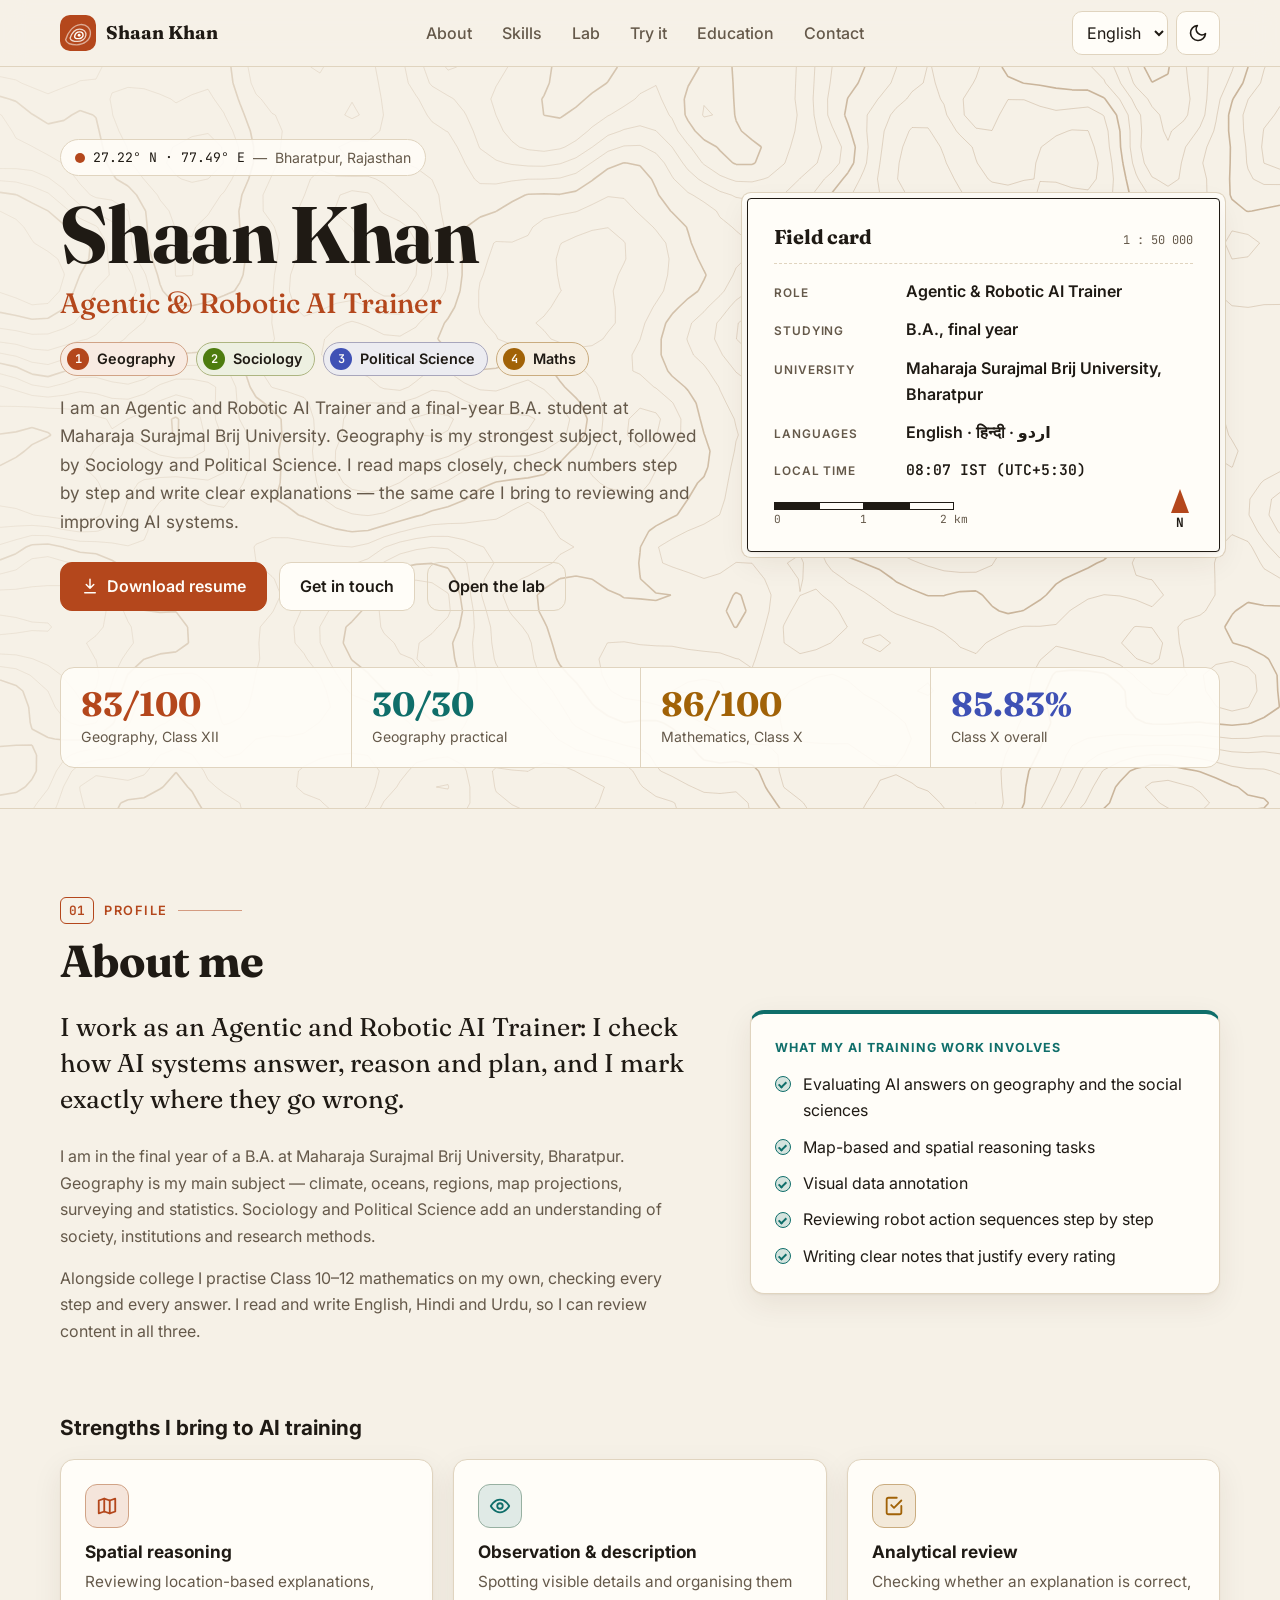
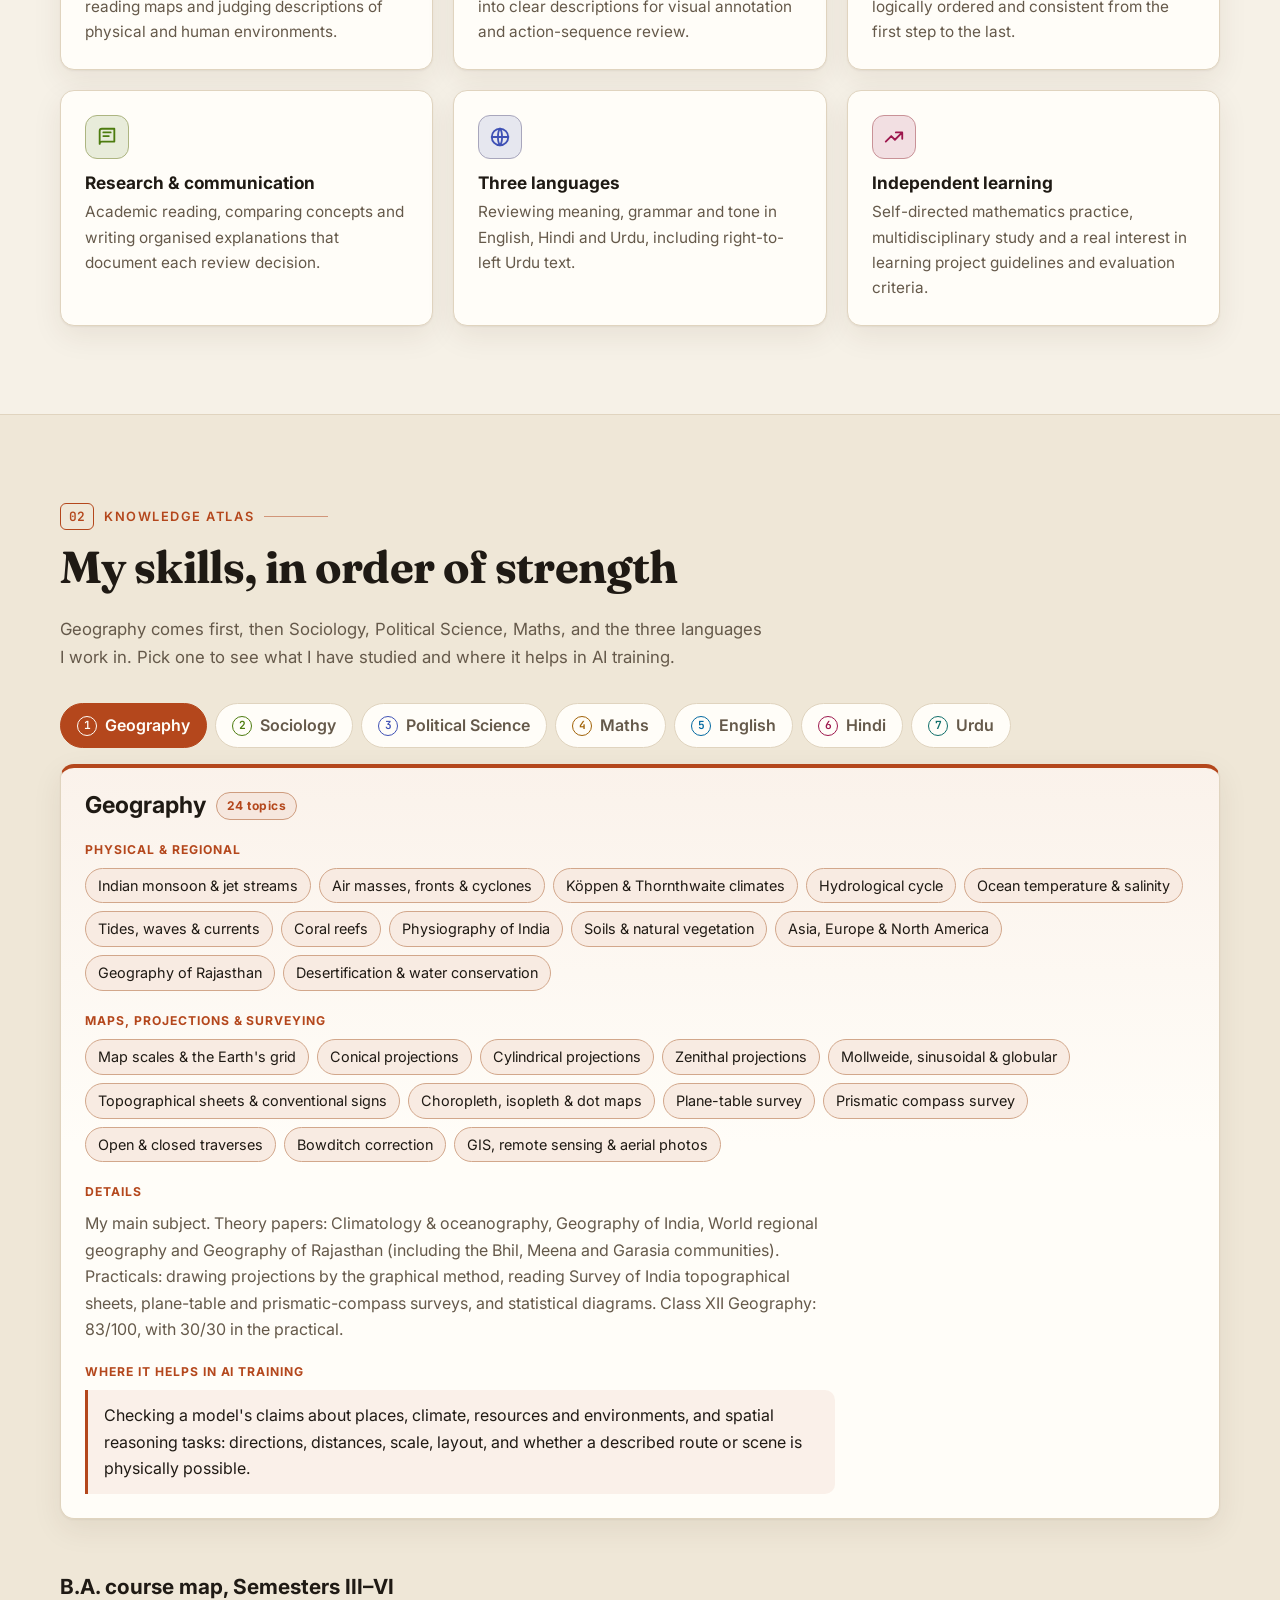
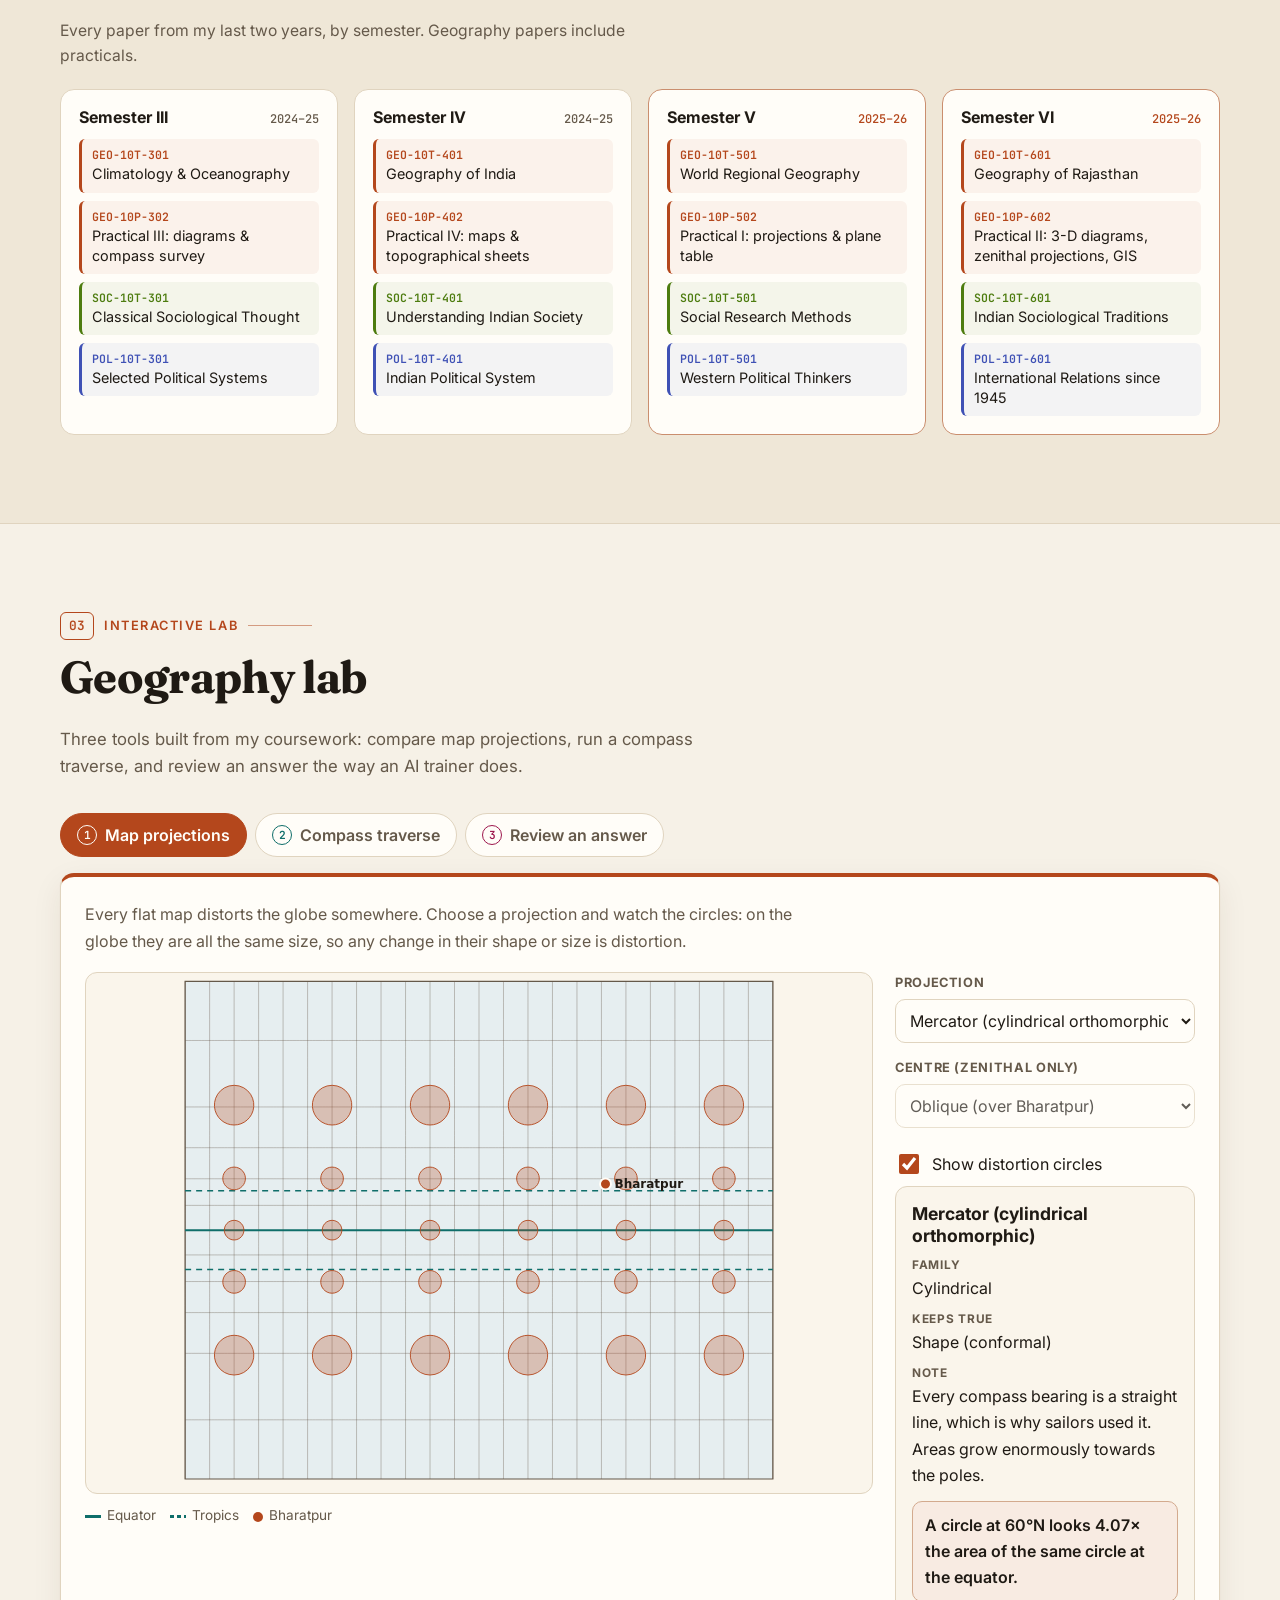
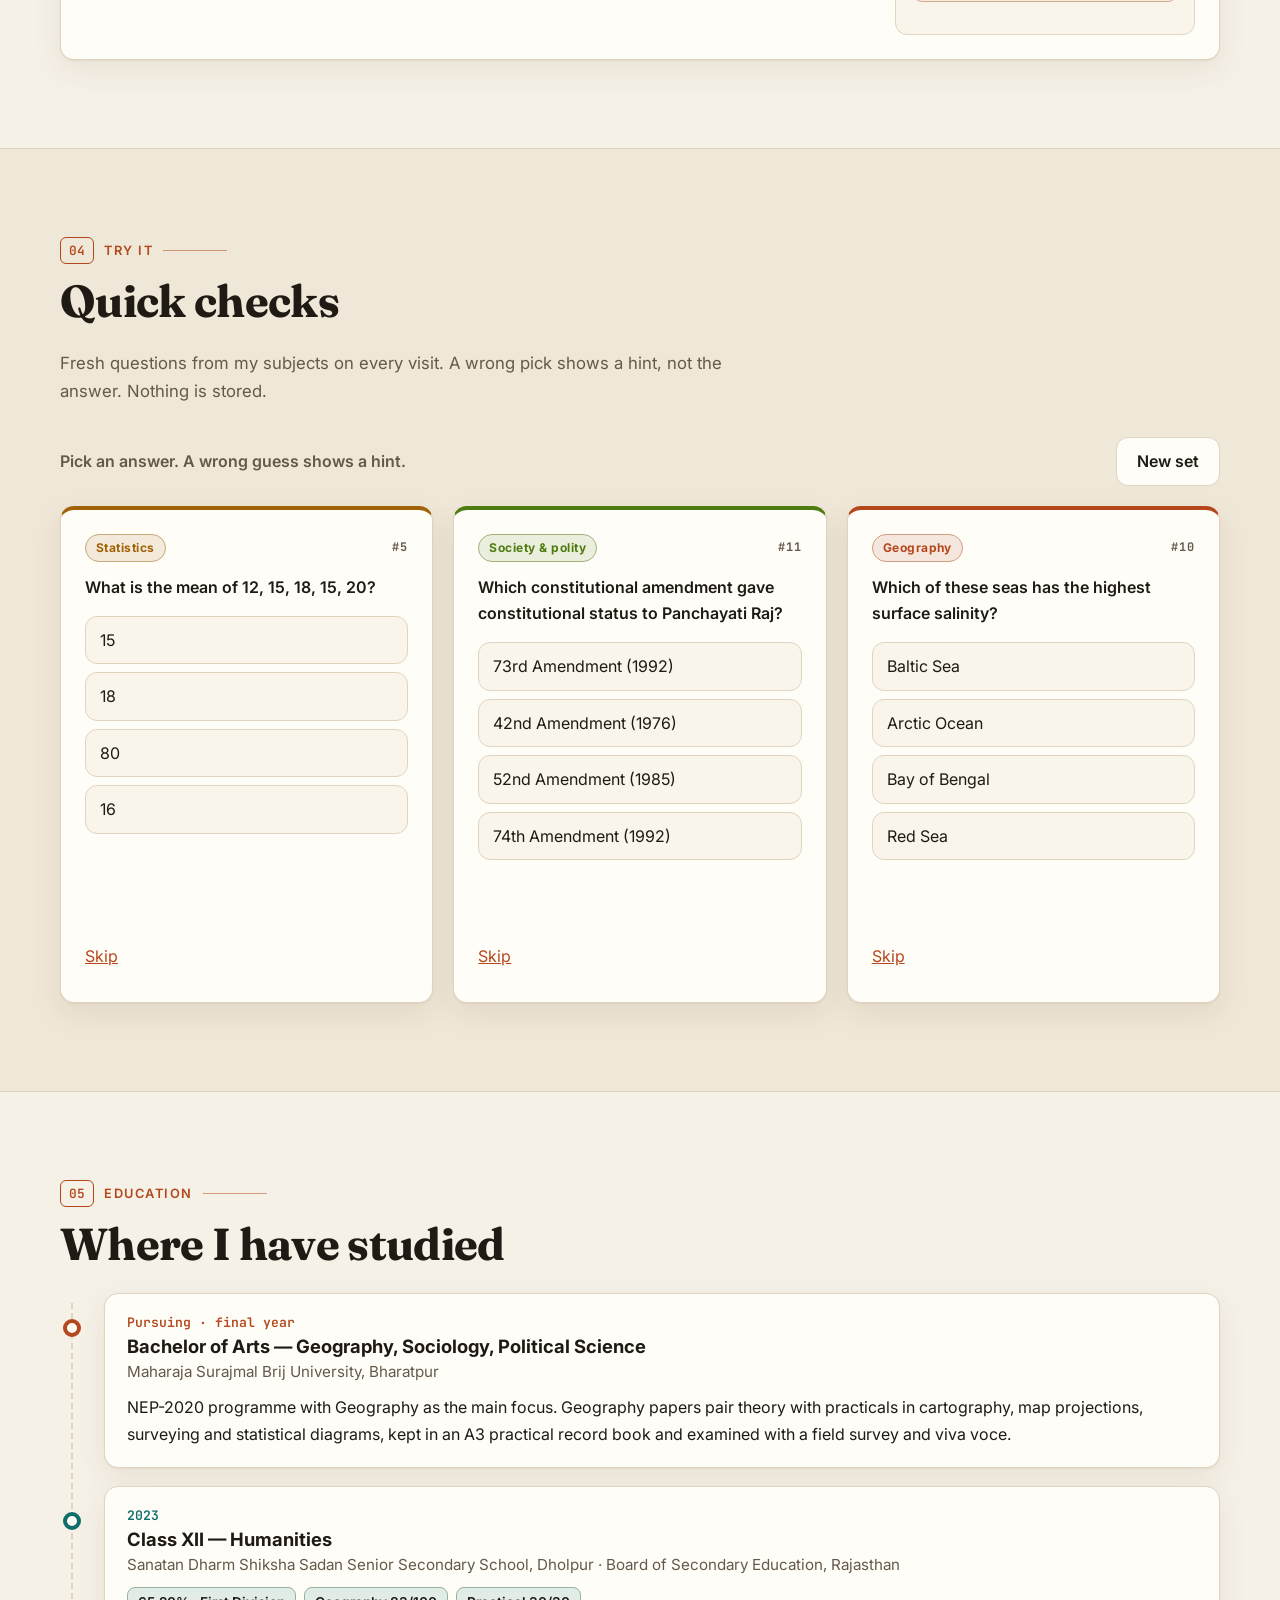
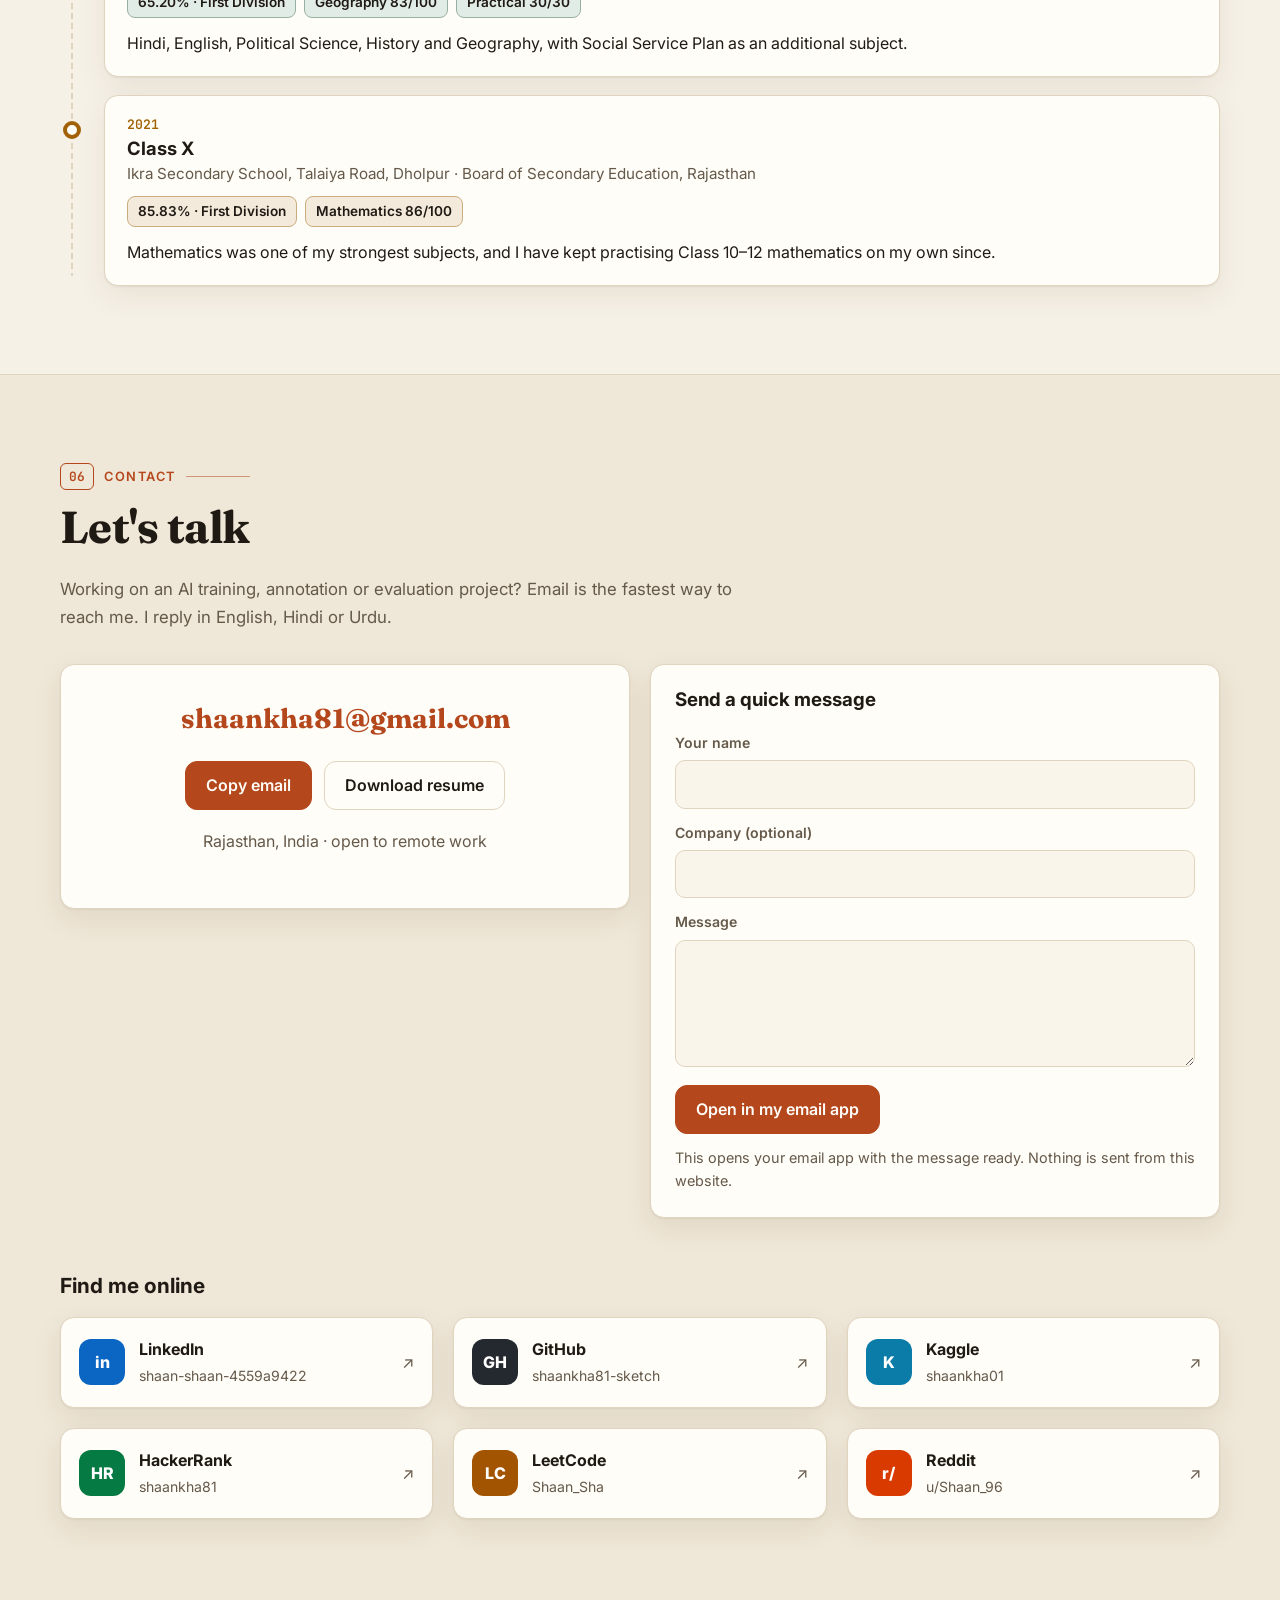
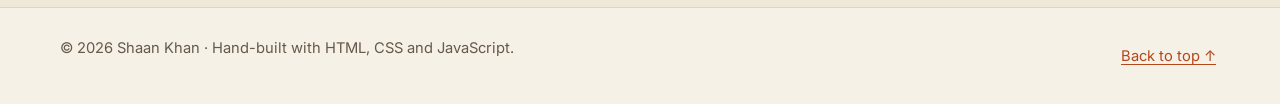
==== index.html @ 314a1eff "Remove mobile number from site, structured data and resume" ====
<!doctype html>
<html lang="en" dir="ltr">
<head>
  <meta charset="utf-8">
  <meta name="viewport" content="width=device-width, initial-scale=1">
  <title>Shaan Khan | Agentic &amp; Robotic AI Trainer</title>
  <meta name="description" content="Shaan Khan is an Agentic and Robotic AI Trainer and final-year B.A. student at Maharaja Surajmal Brij University, Bharatpur, with Geography, Sociology and Political Science. Works in English, Hindi and Urdu.">
  <meta name="author" content="Shaan Khan">
  <meta name="theme-color" content="#f6f1e7">
  <link rel="canonical" href="https://shaan.shaankha81.workers.dev/">
  <meta property="og:type" content="website">
  <meta property="og:site_name" content="Shaan Khan">
  <meta property="og:title" content="Shaan Khan | Agentic &amp; Robotic AI Trainer">
  <meta property="og:description" content="Agentic and Robotic AI Trainer with a Geography focus. Sociology, Political Science, Maths, and English, Hindi and Urdu.">
  <meta property="og:url" content="https://shaan.shaankha81.workers.dev/">
  <meta property="og:locale" content="en_IN">
  <meta property="og:image" content="https://shaan.shaankha81.workers.dev/assets/img/og-image.png">
  <meta property="og:image:width" content="1200">
  <meta property="og:image:height" content="630">
  <meta property="og:image:alt" content="Shaan Khan, Agentic and Robotic AI Trainer, on a topographic map background.">
  <meta name="twitter:card" content="summary_large_image">
  <meta name="twitter:title" content="Shaan Khan | Agentic &amp; Robotic AI Trainer">
  <meta name="twitter:description" content="Agentic and Robotic AI Trainer with a Geography focus. English, Hindi and Urdu.">
  <meta name="twitter:image" content="https://shaan.shaankha81.workers.dev/assets/img/og-image.png">
  <link rel="icon" href="assets/img/favicon.svg" type="image/svg+xml">
  <link rel="manifest" href="site.webmanifest">
  <link rel="preconnect" href="https://fonts.googleapis.com">
  <link rel="preconnect" href="https://fonts.gstatic.com" crossorigin>
  <link rel="stylesheet" href="https://fonts.googleapis.com/css2?family=Fraunces:opsz,wght@9..144,500;9..144,700&family=Inter:wght@400;500;600;700&family=JetBrains+Mono:wght@400;600&family=Noto+Nastaliq+Urdu:wght@400;700&family=Noto+Sans+Devanagari:wght@400;600;700&display=swap">
  <link rel="stylesheet" href="assets/css/style.css">
  <script type="application/ld+json">
  {
    "@context": "https://schema.org",
    "@type": "Person",
    "name": "Shaan Khan",
    "url": "https://shaan.shaankha81.workers.dev/",
    "jobTitle": "Agentic and Robotic AI Trainer",
    "email": "mailto:shaankha81@gmail.com",
    "address": { "@type": "PostalAddress", "addressRegion": "Rajasthan", "addressCountry": "IN" },
    "alumniOf": { "@type": "CollegeOrUniversity", "name": "Maharaja Surajmal Brij University, Bharatpur" },
    "knowsAbout": ["Geography", "Cartography", "Sociology", "Political Science", "Mathematics", "Statistics", "AI training data evaluation"],
    "knowsLanguage": ["en", "hi", "ur"],
    "sameAs": [
      "https://www.linkedin.com/in/shaan-shaan-4559a9422/",
      "https://github.com/shaankha81-sketch",
      "https://www.kaggle.com/shaankha01",
      "https://www.hackerrank.com/profile/shaankha81",
      "https://leetcode.com/u/Shaan_Sha/",
      "https://www.reddit.com/user/Shaan_96/"
    ]
  }
  </script>
  <script type="application/ld+json">
  { "@context": "https://schema.org", "@type": "WebSite", "name": "Shaan Khan", "alternateName": "Shaan Khan — AI Trainer", "url": "https://shaan.shaankha81.workers.dev/" }
  </script>
  <script src="assets/js/boot.js"></script>
</head>
<body>
  <a class="skip" href="#main" data-i18n="skip">Skip to content</a>

  <header class="site-header">
    <div class="wrap bar">
      <a class="brand" href="#top" aria-label="Shaan Khan, home">
        <img src="assets/img/favicon.svg" alt="" width="36" height="36">
        <span>Shaan Khan</span>
      </a>
      <nav id="nav" class="nav" aria-label="Primary">
        <a href="#about" data-i18n="nav.about">About</a>
        <a href="#skills" data-i18n="nav.skills">Skills</a>
        <a href="#lab" data-i18n="nav.lab">Lab</a>
        <a href="#try" data-i18n="nav.try">Try it</a>
        <a href="#education" data-i18n="nav.education">Education</a>
        <a href="#contact" data-i18n="nav.contact">Contact</a>
      </nav>
      <div class="controls">
        <label class="visually-hidden" for="lang">Language</label>
        <select id="lang" class="select" aria-label="Language">
          <option value="en">English</option>
          <option value="hi">हिन्दी</option>
          <option value="ur">اردو</option>
        </select>
        <button id="theme" class="icon-btn" type="button" aria-label="Switch between light and dark theme">
          <svg class="i-moon" viewBox="0 0 24 24" width="20" height="20" fill="none" stroke="currentColor" stroke-width="2" stroke-linecap="round" stroke-linejoin="round" aria-hidden="true"><path d="M21 12.8A9 9 0 1 1 11.2 3a7 7 0 0 0 9.8 9.8z"/></svg>
          <svg class="i-sun" viewBox="0 0 24 24" width="20" height="20" fill="none" stroke="currentColor" stroke-width="2" stroke-linecap="round" aria-hidden="true"><circle cx="12" cy="12" r="4.5"/><path d="M12 2v2.5M12 19.5V22M2 12h2.5M19.5 12H22M4.9 4.9l1.8 1.8M17.3 17.3l1.8 1.8M4.9 19.1l1.8-1.8M17.3 6.7l1.8-1.8"/></svg>
        </button>
        <button id="menu" class="icon-btn menu-btn" type="button" aria-label="Open menu" aria-expanded="false" aria-controls="nav">
          <svg viewBox="0 0 24 24" width="22" height="22" fill="none" stroke="currentColor" stroke-width="2" stroke-linecap="round" aria-hidden="true"><path d="M4 7h16M4 12h16M4 17h16"/></svg>
        </button>
      </div>
    </div>
  </header>

  <main id="main">
    <!-- HERO -->
    <section id="top" class="hero">
      <canvas id="contours" class="contours" aria-hidden="true"></canvas>
      <div class="wrap hero-grid">
        <div class="hero-copy">
          <p class="coords"><span class="pin" aria-hidden="true"></span><span class="mono">27.22° N · 77.49° E</span><span class="sep" aria-hidden="true">—</span><span data-i18n="hero.place">Bharatpur, Rajasthan</span></p>
          <h1>Shaan Khan</h1>
          <p class="role" data-i18n="hero.role">Agentic &amp; Robotic AI Trainer</p>
          <ul class="priority" aria-label="Main subjects">
            <li data-k="1" data-i18n="sub.geo">Geography</li>
            <li data-k="5" data-i18n="sub.soc">Sociology</li>
            <li data-k="4" data-i18n="sub.pol">Political Science</li>
            <li data-k="3" data-i18n="sub.math">Maths</li>
          </ul>
          <p class="lede" data-i18n="hero.summary">I am an Agentic and Robotic AI Trainer and a final-year B.A. student at Maharaja Surajmal Brij University. Geography is my strongest subject, followed by Sociology and Political Science. I read maps closely, check numbers step by step and write clear explanations — the same care I bring to reviewing and improving AI systems.</p>
          <div class="cta">
            <a class="btn primary" href="assets/Shaan_Khan_Resume.pdf" download>
              <svg viewBox="0 0 24 24" width="18" height="18" fill="none" stroke="currentColor" stroke-width="2" stroke-linecap="round" stroke-linejoin="round" aria-hidden="true"><path d="M12 3v12M7 10l5 5 5-5M5 21h14"/></svg>
              <span data-i18n="hero.resume">Download resume</span>
            </a>
            <a class="btn" href="#contact" data-i18n="hero.contact">Get in touch</a>
            <a class="btn ghost" href="#lab" data-i18n="hero.lab">Open the lab</a>
          </div>
        </div>

        <aside class="field-card" aria-labelledby="fc-title">
          <div class="fc-head">
            <span class="mono fc-sheet">1 : 50 000</span>
            <h2 id="fc-title" data-i18n="card.title">Field card</h2>
          </div>
          <dl class="fc-facts">
            <div><dt data-i18n="card.role">Role</dt><dd data-i18n="card.roleV">Agentic &amp; Robotic AI Trainer</dd></div>
            <div><dt data-i18n="card.study">Studying</dt><dd data-i18n="card.studyV">B.A., final year</dd></div>
            <div><dt data-i18n="card.uni">University</dt><dd data-i18n="card.uniV">Maharaja Surajmal Brij University, Bharatpur</dd></div>
            <div><dt data-i18n="card.lang">Languages</dt><dd>English · हिन्दी · اردو</dd></div>
            <div><dt data-i18n="card.time">Local time</dt><dd id="clock" class="mono">IST (UTC+5:30)</dd></div>
          </dl>
          <div class="scalebar" aria-hidden="true">
            <span></span><span></span><span></span><span></span>
            <small class="mono">0</small><small class="mono">1</small><small class="mono">2 km</small>
          </div>
          <span class="north" aria-hidden="true">N</span>
        </aside>
      </div>

      <div class="wrap">
        <ul class="stats" aria-label="Scores">
          <li data-k="1"><b data-count="83" data-suffix="/100">83/100</b><span data-i18n="stat.geo">Geography, Class XII</span></li>
          <li data-k="2"><b data-count="30" data-suffix="/30">30/30</b><span data-i18n="stat.prac">Geography practical</span></li>
          <li data-k="3"><b data-count="86" data-suffix="/100">86/100</b><span data-i18n="stat.maths">Mathematics, Class X</span></li>
          <li data-k="4"><b data-count="85.83" data-dec="2" data-suffix="%">85.83%</b><span data-i18n="stat.x">Class X overall</span></li>
        </ul>
      </div>
    </section>

    <!-- ABOUT -->
    <section id="about" class="section">
      <div class="wrap">
        <p class="kicker"><span class="mono">01</span><span data-i18n="about.kicker">Profile</span></p>
        <h2 data-i18n="about.title">About me</h2>
        <div class="about-grid">
          <div class="about-text">
            <p class="big" data-i18n="about.lead">I work as an Agentic and Robotic AI Trainer: I check how AI systems answer, reason and plan, and I mark exactly where they go wrong.</p>
            <p data-i18n="about.p1">I am in the final year of a B.A. at Maharaja Surajmal Brij University, Bharatpur. Geography is my main subject — climate, oceans, regions, map projections, surveying and statistics. Sociology and Political Science add an understanding of society, institutions and research methods.</p>
            <p data-i18n="about.p2">Alongside college I practise Class 10–12 mathematics on my own, checking every step and every answer. I read and write English, Hindi and Urdu, so I can review content in all three.</p>
          </div>
          <article class="card work" data-k="2">
            <p class="tag" data-i18n="work.tag">What my AI training work involves</p>
            <ul class="ticks">
              <li data-i18n="work.w1">Evaluating AI answers on geography and the social sciences</li>
              <li data-i18n="work.w2">Map-based and spatial reasoning tasks</li>
              <li data-i18n="work.w3">Visual data annotation</li>
              <li data-i18n="work.w4">Reviewing robot action sequences step by step</li>
              <li data-i18n="work.w5">Writing clear notes that justify every rating</li>
            </ul>
          </article>
        </div>

        <h3 class="sub" data-i18n="about.strTitle">Strengths I bring to AI training</h3>
        <div class="grid three">
          <article class="card pillar reveal" data-k="1">
            <span class="p-icon" aria-hidden="true"><svg viewBox="0 0 24 24" width="22" height="22" fill="none" stroke="currentColor" stroke-width="2" stroke-linecap="round" stroke-linejoin="round"><path d="M9 4L3 6v14l6-2 6 2 6-2V4l-6 2-6-2z"/><path d="M9 4v14M15 6v14"/></svg></span>
            <h4 data-i18n="s1.t">Spatial reasoning</h4>
            <p data-i18n="s1.d">Reviewing location-based explanations, reading maps and judging descriptions of physical and human environments.</p>
          </article>
          <article class="card pillar reveal" data-k="2">
            <span class="p-icon" aria-hidden="true"><svg viewBox="0 0 24 24" width="22" height="22" fill="none" stroke="currentColor" stroke-width="2" stroke-linecap="round" stroke-linejoin="round"><path d="M2 12s3.5-7 10-7 10 7 10 7-3.5 7-10 7S2 12 2 12z"/><circle cx="12" cy="12" r="3"/></svg></span>
            <h4 data-i18n="s2.t">Observation &amp; description</h4>
            <p data-i18n="s2.d">Spotting visible details and organising them into clear descriptions for visual annotation and action-sequence review.</p>
          </article>
          <article class="card pillar reveal" data-k="3">
            <span class="p-icon" aria-hidden="true"><svg viewBox="0 0 24 24" width="22" height="22" fill="none" stroke="currentColor" stroke-width="2" stroke-linecap="round" stroke-linejoin="round"><path d="M9 11l3 3 8-8"/><path d="M20 12v7a2 2 0 0 1-2 2H6a2 2 0 0 1-2-2V5a2 2 0 0 1 2-2h9"/></svg></span>
            <h4 data-i18n="s3.t">Analytical review</h4>
            <p data-i18n="s3.d">Checking whether an explanation is correct, logically ordered and consistent from the first step to the last.</p>
          </article>
          <article class="card pillar reveal" data-k="5">
            <span class="p-icon" aria-hidden="true"><svg viewBox="0 0 24 24" width="22" height="22" fill="none" stroke="currentColor" stroke-width="2" stroke-linecap="round" stroke-linejoin="round"><path d="M4 19.5A2.5 2.5 0 0 1 6.5 17H20V3H6.5A2.5 2.5 0 0 0 4 5.5z"/><path d="M8 7h8M8 11h6"/></svg></span>
            <h4 data-i18n="s4.t">Research &amp; communication</h4>
            <p data-i18n="s4.d">Academic reading, comparing concepts and writing organised explanations that document each review decision.</p>
          </article>
          <article class="card pillar reveal" data-k="4">
            <span class="p-icon" aria-hidden="true"><svg viewBox="0 0 24 24" width="22" height="22" fill="none" stroke="currentColor" stroke-width="2" stroke-linecap="round" stroke-linejoin="round"><circle cx="12" cy="12" r="9"/><path d="M3 12h18M12 3c3 3.5 3 14.5 0 18M12 3c-3 3.5-3 14.5 0 18"/></svg></span>
            <h4 data-i18n="s5.t">Three languages</h4>
            <p data-i18n="s5.d">Reviewing meaning, grammar and tone in English, Hindi and Urdu, including right-to-left Urdu text.</p>
          </article>
          <article class="card pillar reveal" data-k="6">
            <span class="p-icon" aria-hidden="true"><svg viewBox="0 0 24 24" width="22" height="22" fill="none" stroke="currentColor" stroke-width="2" stroke-linecap="round" stroke-linejoin="round"><path d="M3 17l6-6 4 4 8-8M14 7h7v7"/></svg></span>
            <h4 data-i18n="s6.t">Independent learning</h4>
            <p data-i18n="s6.d">Self-directed mathematics practice, multidisciplinary study and a real interest in learning project guidelines and evaluation criteria.</p>
          </article>
        </div>
      </div>
    </section>

    <!-- SKILLS / ATLAS -->
    <section id="skills" class="section alt">
      <div class="wrap">
        <p class="kicker"><span class="mono">02</span><span data-i18n="skills.kicker">Knowledge atlas</span></p>
        <h2 data-i18n="skills.title">My skills, in order of strength</h2>
        <p class="section-lead" data-i18n="skills.lead">Geography comes first, then Sociology, Political Science, Maths, and the three languages I work in. Pick one to see what I have studied and where it helps in AI training.</p>
        <div class="tabs" role="tablist" aria-label="Skills" id="atlas-tabs"></div>
        <div id="atlas-panel" class="card panel" role="tabpanel" tabindex="0"></div>

        <h3 class="sub" data-i18n="skills.mapTitle">B.A. course map, Semesters III–VI</h3>
        <p class="section-lead small" data-i18n="skills.mapLead">Every paper from my last two years, by semester. Geography papers include practicals.</p>
        <div class="course-map" id="course-map"></div>
      </div>
    </section>

    <!-- LAB -->
    <section id="lab" class="section">
      <div class="wrap">
        <p class="kicker"><span class="mono">03</span><span data-i18n="lab.kicker">Interactive lab</span></p>
        <h2 data-i18n="lab.title">Geography lab</h2>
        <p class="section-lead" data-i18n="lab.lead">Three tools built from my coursework: compare map projections, run a compass traverse, and review an answer the way an AI trainer does.</p>
        <div class="tabs" role="tablist" aria-label="Lab tools" id="lab-tabs"></div>
        <div id="lab-panels"></div>
      </div>
    </section>

    <!-- TRY IT -->
    <section id="try" class="section alt">
      <div class="wrap">
        <p class="kicker"><span class="mono">04</span><span data-i18n="try.kicker">Try it</span></p>
        <h2 data-i18n="try.title">Quick checks</h2>
        <p class="section-lead" data-i18n="try.lead">Fresh questions from my subjects on every visit. A wrong pick shows a hint, not the answer. Nothing is stored.</p>
        <div class="deck-bar">
          <p class="score" id="score" role="status" aria-live="polite"></p>
          <button class="btn" id="shuffle" type="button" data-i18n="try.shuffle">New set</button>
        </div>
        <div class="grid three" id="deck"></div>
      </div>
    </section>

    <!-- EDUCATION -->
    <section id="education" class="section">
      <div class="wrap">
        <p class="kicker"><span class="mono">05</span><span data-i18n="edu.kicker">Education</span></p>
        <h2 data-i18n="edu.title">Where I have studied</h2>
        <ol class="timeline" id="timeline"></ol>
      </div>
    </section>

    <!-- CONTACT -->
    <section id="contact" class="section alt">
      <div class="wrap">
        <p class="kicker"><span class="mono">06</span><span data-i18n="contact.kicker">Contact</span></p>
        <h2 data-i18n="contact.title">Let's talk</h2>
        <p class="section-lead" data-i18n="contact.lead">Working on an AI training, annotation or evaluation project? Email is the fastest way to reach me. I reply in English, Hindi or Urdu.</p>

        <div class="contact-grid">
          <div class="card contact-card">
            <a id="email-link" class="email" href="mailto:shaankha81@gmail.com">shaankha81@gmail.com</a>
            <div class="cta">
              <button id="copy" class="btn primary" type="button" data-i18n="contact.copy">Copy email</button>
              <a class="btn ghost" href="assets/Shaan_Khan_Resume.pdf" download data-i18n="hero.resume">Download resume</a>
            </div>
            <p class="muted" data-i18n="contact.where">Rajasthan, India · open to remote work</p>
            <p id="copy-msg" class="muted" role="status" aria-live="polite"></p>
          </div>

          <form class="card contact-form" id="contact-form" novalidate>
            <h3 data-i18n="contact.formTitle">Send a quick message</h3>
            <label for="cf-name" data-i18n="contact.name">Your name</label>
            <input id="cf-name" name="name" type="text" maxlength="80" autocomplete="name" required>
            <label for="cf-org" data-i18n="contact.org">Company (optional)</label>
            <input id="cf-org" name="org" type="text" maxlength="80" autocomplete="organization">
            <label for="cf-msg" data-i18n="contact.msg">Message</label>
            <textarea id="cf-msg" name="msg" rows="4" maxlength="1500" required></textarea>
            <button class="btn primary" type="submit" data-i18n="contact.send">Open in my email app</button>
            <p class="muted small" id="cf-note" role="status" aria-live="polite" data-i18n="contact.formNote">This opens your email app with the message ready. Nothing is sent from this website.</p>
          </form>
        </div>

        <h3 class="sub" data-i18n="profiles.title">Find me online</h3>
        <div class="grid profiles" id="profiles"></div>
      </div>
    </section>
  </main>

  <footer class="site-footer">
    <div class="wrap">
      <p>© <span id="year">2026</span> Shaan Khan · <span data-i18n="footer.built">Hand-built with HTML, CSS and JavaScript.</span></p>
      <a href="#top" data-i18n="footer.top">Back to top ↑</a>
    </div>
  </footer>

  <script src="assets/js/content.js" defer></script>
  <script src="assets/js/main.js" defer></script>
  <script src="assets/js/quiz.js" defer></script>
  <script src="assets/js/lab.js" defer></script>
</body>
</html>
---- assets/css/style.css ----
/* =========================================================
   Shaan Khan — portfolio
   Look: a survey map. Paper and ink by day, night survey by dark.
   ========================================================= */

/* ---------- Tokens ---------- */
:root {
  --bg: #f6f1e7;
  --bg-alt: #efe7d7;
  --surface: #fffdf8;
  --surface-2: #faf5eb;
  --text: #1f1a14;
  --muted: #65594a;
  --border: #e0d4bf;
  --accent: #b4471c;          /* terracotta, Rajasthan sandstone */
  --accent-2: #0f6e6a;        /* survey teal */
  --accent-ink: #fffdf8;
  --contour: rgba(140, 98, 52, .22);
  --contour-strong: rgba(140, 98, 52, .42);
  --ocean: #e6eef0;
  --c1: #b4471c; --c2: #0f6e6a; --c3: #a16207; --c4: #3f51b5; --c5: #4d7c0f; --c6: #9d174d; --c7: #0369a1;
  --ok: #15803d;
  --bad: #c2410c;
  --shadow: 0 1px 2px rgba(60, 40, 10, .06), 0 10px 30px rgba(60, 40, 10, .08);
  --radius: 14px;
  --font: "Inter", system-ui, -apple-system, "Segoe UI", Roboto, Arial, sans-serif;
  --display: "Fraunces", Georgia, "Times New Roman", serif;
  --mono: "JetBrains Mono", ui-monospace, SFMono-Regular, Menlo, Consolas, monospace;
  color-scheme: light;
}
@media (prefers-color-scheme: dark) {
  :root:not([data-theme="light"]) {
    --bg: #0d1416; --bg-alt: #111b1e; --surface: #162226; --surface-2: #1a282c;
    --text: #ece5d8; --muted: #a3ab9f; --border: #283a3e;
    --accent: #f0895a; --accent-2: #4fd1c5; --accent-ink: #0d1416;
    --contour: rgba(79, 209, 197, .13); --contour-strong: rgba(79, 209, 197, .3);
    --ocean: #12262b;
    --c1: #f0895a; --c2: #4fd1c5; --c3: #f5c451; --c4: #8fa2ff; --c5: #a3d65c; --c6: #f472b6; --c7: #5cc8ff;
    --ok: #4ade80; --bad: #fb923c;
    --shadow: 0 1px 2px rgba(0, 0, 0, .3), 0 12px 32px rgba(0, 0, 0, .35);
    color-scheme: dark;
  }
}
:root[data-theme="dark"] {
  --bg: #0d1416; --bg-alt: #111b1e; --surface: #162226; --surface-2: #1a282c;
  --text: #ece5d8; --muted: #a3ab9f; --border: #283a3e;
  --accent: #f0895a; --accent-2: #4fd1c5; --accent-ink: #0d1416;
  --contour: rgba(79, 209, 197, .13); --contour-strong: rgba(79, 209, 197, .3);
  --ocean: #12262b;
  --c1: #f0895a; --c2: #4fd1c5; --c3: #f5c451; --c4: #8fa2ff; --c5: #a3d65c; --c6: #f472b6; --c7: #5cc8ff;
  --ok: #4ade80; --bad: #fb923c;
  --shadow: 0 1px 2px rgba(0, 0, 0, .3), 0 12px 32px rgba(0, 0, 0, .35);
  color-scheme: dark;
}

/* Colour keys: data-k="1..7" picks one palette colour */
[data-k="1"] { --k: var(--c1); } [data-k="2"] { --k: var(--c2); } [data-k="3"] { --k: var(--c3); }
[data-k="4"] { --k: var(--c4); } [data-k="5"] { --k: var(--c5); } [data-k="6"] { --k: var(--c6); } [data-k="7"] { --k: var(--c7); }

/* ---------- Base ---------- */
*, *::before, *::after { box-sizing: border-box; }
html { scroll-behavior: smooth; scroll-padding-top: 80px; }
body {
  margin: 0;
  font: 16px/1.65 var(--font);
  background: var(--bg);
  color: var(--text);
  -webkit-font-smoothing: antialiased;
  text-rendering: optimizeLegibility;
}
img { max-width: 100%; display: block; }
a { color: var(--accent); text-underline-offset: 3px; }
h1, h2, h3, h4 { line-height: 1.2; margin: 0 0 .5em; }
h1, h2 { font-family: var(--display); font-weight: 700; letter-spacing: -.015em; }
p { margin: 0 0 1em; }
.mono { font-family: var(--mono); }
.wrap { width: min(1160px, 100% - 40px); margin-inline: auto; }
.visually-hidden { position: absolute; width: 1px; height: 1px; overflow: hidden; clip: rect(0 0 0 0); white-space: nowrap; }
[hidden] { display: none !important; }
.skip { position: absolute; inset-inline-start: 12px; top: -60px; z-index: 100; padding: 10px 14px; border-radius: 8px; background: var(--accent); color: var(--accent-ink); }
.skip:focus { top: 12px; }
:focus-visible { outline: 3px solid var(--accent-2); outline-offset: 3px; border-radius: 6px; }
.muted { color: var(--muted); }
.small { font-size: .9rem; }
::selection { background: color-mix(in srgb, var(--accent) 30%, transparent); }

/* Hindi and Urdu: matching scripts and comfortable line heights */
:lang(hi) body, :lang(hi) .btn, :lang(hi) input, :lang(hi) textarea, :lang(hi) select { font-family: "Noto Sans Devanagari", var(--font); }
:lang(hi) h1, :lang(hi) h2 { font-family: "Noto Sans Devanagari", var(--display); letter-spacing: 0; }
:lang(ur) body, :lang(ur) .btn, :lang(ur) input, :lang(ur) textarea, :lang(ur) select, :lang(ur) h1, :lang(ur) h2, :lang(ur) h3, :lang(ur) h4 { font-family: "Noto Nastaliq Urdu", var(--font); letter-spacing: 0; }
:lang(ur) body { line-height: 2.1; }
:lang(ur) h1, :lang(ur) h2, :lang(ur) h3, :lang(ur) h4 { line-height: 1.9; }
:lang(ur) .kicker, :lang(ur) .tag, :lang(ur) .block-label, :lang(ur) .q-type, :lang(ur) dt { text-transform: none; letter-spacing: 0; }
.ltr, pre, code, .data { direction: ltr; unicode-bidi: isolate; }

/* ---------- Header ---------- */
.site-header { position: sticky; top: 0; z-index: 50; background: color-mix(in srgb, var(--bg) 84%, transparent); -webkit-backdrop-filter: blur(12px); backdrop-filter: blur(12px); border-bottom: 1px solid var(--border); }
.bar { display: flex; align-items: center; justify-content: space-between; gap: 16px; min-height: 66px; }
.brand { display: flex; align-items: center; gap: 10px; min-height: 44px; color: var(--text); text-decoration: none; font-family: var(--display); font-weight: 700; font-size: 1.15rem; white-space: nowrap; }
.brand img { border-radius: 10px; }
.nav { display: flex; gap: 2px; }
.nav a { color: var(--muted); text-decoration: none; padding: 8px 14px; border-radius: 999px; font-weight: 500; transition: color .2s, background .2s; }
.nav a:hover, .nav a.active { color: var(--text); background: var(--bg-alt); }
.nav a.active { box-shadow: inset 0 -2px 0 var(--accent); }
.controls { display: flex; align-items: center; gap: 8px; }
.select, .icon-btn { height: 44px; border: 1px solid var(--border); border-radius: 10px; background: var(--surface); color: var(--text); font: inherit; cursor: pointer; }
.select { padding: 0 10px; }
.icon-btn { width: 44px; display: grid; place-items: center; padding: 0; }
.icon-btn:hover, .select:hover { border-color: var(--accent); }
.menu-btn { display: none; }
[data-theme="dark"] .i-moon, :root:not([data-theme="dark"]) .i-sun { display: none; }

/* ---------- Buttons ---------- */
.btn { display: inline-flex; align-items: center; justify-content: center; gap: 8px; min-height: 46px; padding: 10px 20px; border: 1px solid var(--border); border-radius: 12px; background: var(--surface); color: var(--text); font: inherit; font-weight: 600; text-decoration: none; cursor: pointer; transition: transform .15s, box-shadow .15s, border-color .15s, background .15s; }
.btn:hover { transform: translateY(-2px); box-shadow: var(--shadow); border-color: var(--accent); }
.btn.primary { background: var(--accent); border-color: var(--accent); color: var(--accent-ink); }
.btn.primary:hover { background: color-mix(in srgb, var(--accent) 88%, var(--text)); }
.btn.ghost { background: transparent; }
.btn.wa { color: var(--ok); border-color: color-mix(in srgb, var(--ok) 55%, var(--border)); }
.btn.wa:hover { border-color: var(--ok); background: color-mix(in srgb, var(--ok) 10%, var(--surface)); }
.btn.small { min-height: 40px; padding: 7px 14px; font-size: .92rem; }
.btn:disabled { opacity: .5; cursor: default; transform: none; box-shadow: none; }
.cta { display: flex; flex-wrap: wrap; gap: 12px; margin-top: 26px; }
.cta.center { justify-content: center; }
.linkish { min-height: 44px; padding: 8px 10px; margin-inline-start: -10px; border: 0; background: none; color: var(--accent); font: inherit; text-decoration: underline; cursor: pointer; }

/* ---------- Hero ---------- */
.hero { position: relative; overflow: hidden; padding: 72px 0 40px; border-bottom: 1px solid var(--border); }
.contours { position: absolute; inset: 0; width: 100%; height: 100%; pointer-events: none;
  -webkit-mask-image: linear-gradient(100deg, rgba(0,0,0,.35) 0%, rgba(0,0,0,.75) 45%, #000 70%);
          mask-image: linear-gradient(100deg, rgba(0,0,0,.35) 0%, rgba(0,0,0,.75) 45%, #000 70%); }
[dir="rtl"] .contours { -webkit-mask-image: linear-gradient(260deg, rgba(0,0,0,.35) 0%, rgba(0,0,0,.75) 45%, #000 70%); mask-image: linear-gradient(260deg, rgba(0,0,0,.35) 0%, rgba(0,0,0,.75) 45%, #000 70%); }
.hero-grid { position: relative; display: grid; grid-template-columns: 1.35fr 1fr; gap: 48px; align-items: center; }
.coords { display: inline-flex; align-items: center; flex-wrap: wrap; gap: 8px; margin: 0; padding: 6px 14px; border: 1px solid var(--border); border-radius: 999px; background: color-mix(in srgb, var(--surface) 85%, transparent); color: var(--muted); font-size: .88rem; }
.coords .mono { direction: ltr; unicode-bidi: isolate; color: var(--text); font-size: .82rem; }
.pin { width: 10px; height: 10px; border-radius: 50%; background: var(--accent); box-shadow: 0 0 0 0 var(--accent); animation: ping 2.4s infinite; }
@keyframes ping { 70% { box-shadow: 0 0 0 9px transparent; } 100% { box-shadow: 0 0 0 0 transparent; } }
.hero h1 { font-size: clamp(2.8rem, 7.5vw, 5rem); margin: 18px 0 4px; line-height: 1.02; }
:lang(ur) .hero h1 { line-height: 1.5; }
.role { margin: 0 0 16px; font-family: var(--display); font-size: clamp(1.25rem, 2.8vw, 1.75rem); font-weight: 500; color: var(--accent); }
:lang(hi) .role, :lang(ur) .role { font-family: inherit; font-weight: 700; }
.priority { display: flex; flex-wrap: wrap; gap: 8px; list-style: none; margin: 0 0 18px; padding: 0; counter-reset: pr; }
.priority li { counter-increment: pr; display: inline-flex; align-items: center; gap: 8px; padding: 4px 12px 4px 6px; border-radius: 999px; font-size: .9rem; font-weight: 600; background: color-mix(in srgb, var(--k) 10%, var(--surface)); border: 1px solid color-mix(in srgb, var(--k) 35%, var(--border)); }
.priority li::before { content: counter(pr); display: grid; place-items: center; width: 22px; height: 22px; border-radius: 50%; background: var(--k); color: var(--accent-ink); font: 600 .75rem/1 var(--mono); }
.lede { max-width: 60ch; color: var(--muted); font-size: 1.08rem; margin: 0; }

/* Field card: styled like a map sheet's legend box, with a double neatline */
.field-card { position: relative; padding: 26px 26px 22px; background: var(--surface); border: 1px solid var(--text); border-radius: 4px; box-shadow: var(--shadow), 0 0 0 5px var(--surface), 0 0 0 6px var(--border); }
.fc-head { display: flex; align-items: baseline; justify-content: space-between; gap: 10px; padding-bottom: 12px; margin-bottom: 14px; border-bottom: 1px dashed var(--border); }
.fc-head h2 { margin: 0; font-size: 1.25rem; }
.fc-sheet { order: 2; font-size: .75rem; color: var(--muted); direction: ltr; }
.fc-facts { margin: 0; display: grid; gap: 12px; }
.fc-facts div { display: grid; grid-template-columns: 7.5em 1fr; gap: 12px; align-items: baseline; }
.fc-facts dt { font-size: .74rem; font-weight: 600; text-transform: uppercase; letter-spacing: .08em; color: var(--muted); }
.fc-facts dd { margin: 0; font-weight: 600; }
#clock { direction: ltr; unicode-bidi: isolate; font-size: .92rem; }
.scalebar { display: grid; grid-template-columns: repeat(4, 1fr); grid-template-rows: 8px auto; column-gap: 0; width: 180px; margin-top: 20px; direction: ltr; }
.scalebar span { height: 8px; border: 1px solid var(--text); }
.scalebar span:nth-child(odd) { background: var(--text); }
.scalebar small { grid-row: 2; font-size: .7rem; color: var(--muted); }
.scalebar small:nth-of-type(1) { grid-column: 1; }
.scalebar small:nth-of-type(2) { grid-column: 3; margin-inline-start: -4px; }
.scalebar small:nth-of-type(3) { grid-column: 4; text-align: end; margin-inline-end: -14px; }
.north { position: absolute; inset-inline-end: 22px; bottom: 18px; display: grid; place-items: center; width: 34px; height: 44px; font: 700 .8rem/1 var(--mono); color: var(--text); }
.north::before { content: ""; position: absolute; top: 0; width: 0; height: 0; border-inline: 9px solid transparent; border-bottom: 24px solid var(--accent); }
.north { padding-top: 26px; }

.stats { position: relative; display: grid; grid-template-columns: repeat(4, 1fr); gap: 0; list-style: none; margin: 56px 0 0; padding: 0; border: 1px solid var(--border); border-radius: var(--radius); background: color-mix(in srgb, var(--surface) 90%, transparent); }
.stats li { padding: 18px 20px; border-inline-start: 1px solid var(--border); }
.stats li:first-child { border-inline-start: 0; }
.stats b { display: block; font: 700 clamp(1.6rem, 3.2vw, 2.1rem)/1.1 var(--display); color: var(--k); direction: ltr; unicode-bidi: isolate; text-align: start; }
.stats span { font-size: .88rem; color: var(--muted); }

/* ---------- Sections ---------- */
.section { padding: 88px 0; }
.section.alt { background: var(--bg-alt); border-block: 1px solid var(--border); }
.kicker { display: flex; align-items: center; gap: 10px; margin: 0 0 10px; font-size: .8rem; font-weight: 600; letter-spacing: .12em; text-transform: uppercase; color: var(--accent); }
.kicker .mono { padding: 2px 8px; border: 1px solid currentColor; border-radius: 6px; letter-spacing: 0; }
.kicker::after { content: ""; flex: 0 1 64px; height: 1px; background: currentColor; opacity: .5; }
.section h2 { font-size: clamp(1.9rem, 4vw, 2.8rem); }
.section-lead { max-width: 64ch; margin-bottom: 32px; color: var(--muted); font-size: 1.05rem; }
.section-lead.small { font-size: .98rem; margin-bottom: 20px; }
.sub { margin: 56px 0 18px; font-size: 1.3rem; }
.grid { display: grid; gap: 20px; }
.grid > * { min-width: 0; }
.grid.three { grid-template-columns: repeat(3, 1fr); }
.card { background: var(--surface); border: 1px solid var(--border); border-radius: var(--radius); padding: 24px; box-shadow: var(--shadow); }
.tag { margin: 0 0 12px; font-size: .78rem; font-weight: 700; letter-spacing: .08em; text-transform: uppercase; color: var(--k, var(--accent)); }

.js .reveal { opacity: 0; transform: translateY(14px); transition: opacity .6s ease, transform .6s ease; }
.js .reveal.in { opacity: 1; transform: none; }

/* ---------- About ---------- */
.about-grid { display: grid; grid-template-columns: 1.4fr 1fr; gap: 32px; align-items: start; }
.about-text p { color: var(--muted); max-width: 62ch; }
.about-text .big { font-family: var(--display); font-size: clamp(1.3rem, 2.4vw, 1.6rem); line-height: 1.4; color: var(--text); }
:lang(hi) .about-text .big, :lang(ur) .about-text .big { font-family: inherit; font-weight: 600; }
/* Nastaliq is tall: give every tightly set block room so lines never collide */
:lang(ur) .about-text .big { font-size: clamp(1.1rem, 2.2vw, 1.35rem); line-height: 2.2; }
:lang(ur) .sem li, :lang(ur) .pillar li, :lang(ur) .chips li, :lang(ur) .fc-facts dd, :lang(ur) .step, :lang(ur) .opt { line-height: 2; }
.work { border-top: 4px solid var(--k); }
.ticks { list-style: none; margin: 0; padding: 0; display: grid; gap: 10px; }
.ticks li { position: relative; padding-inline-start: 28px; }
.ticks li::before { content: ""; position: absolute; inset-inline-start: 0; top: .35em; width: 16px; height: 16px; border-radius: 50%; background: color-mix(in srgb, var(--k) 18%, var(--surface)); border: 1.5px solid var(--k); }
.ticks li::after { content: ""; position: absolute; inset-inline-start: 5px; top: calc(.35em + 4px); width: 5px; height: 8px; border: solid var(--k); border-width: 0 2px 2px 0; transform: rotate(45deg); }
.pillar { position: relative; transition: transform .2s, border-color .2s; }
.pillar:hover { transform: translateY(-4px); border-color: var(--k); }
.pillar h4 { font-size: 1.08rem; margin-bottom: 6px; }
.pillar p { margin: 0; color: var(--muted); font-size: .96rem; }
.p-icon { display: grid; place-items: center; width: 44px; height: 44px; margin-bottom: 14px; border-radius: 12px; color: var(--k); background: color-mix(in srgb, var(--k) 13%, var(--surface)); border: 1px solid color-mix(in srgb, var(--k) 35%, var(--border)); }

/* ---------- Tabs and panels ---------- */
.tabs { display: flex; flex-wrap: wrap; gap: 8px; margin-bottom: 16px; }
.tab { display: inline-flex; align-items: center; gap: 8px; min-height: 44px; padding: 8px 16px; border: 1px solid var(--border); border-radius: 999px; background: var(--surface); color: var(--muted); font: inherit; font-weight: 600; cursor: pointer; transition: .2s; }
.tab .n { display: grid; place-items: center; width: 20px; height: 20px; border-radius: 50%; font: 600 .7rem/1 var(--mono); color: var(--k); border: 1.5px solid var(--k); }
.tab:hover { color: var(--text); border-color: var(--k, var(--accent)); }
.tab[aria-selected="true"] { background: var(--k, var(--accent)); border-color: var(--k, var(--accent)); color: var(--accent-ink); }
.tab[aria-selected="true"] .n { color: var(--accent-ink); border-color: var(--accent-ink); }
.panel { border-top: 4px solid var(--k); background: linear-gradient(180deg, color-mix(in srgb, var(--k) 6%, var(--surface)), var(--surface) 50%); }
.panel-head { display: flex; flex-wrap: wrap; align-items: center; gap: 10px; margin-bottom: 4px; }
.panel-head h3 { margin: 0; font-size: 1.45rem; }
.pill { display: inline-block; padding: 3px 10px; border-radius: 999px; font-size: .75rem; font-weight: 700; letter-spacing: .04em; color: var(--k); background: color-mix(in srgb, var(--k) 12%, var(--surface)); border: 1px solid color-mix(in srgb, var(--k) 40%, var(--border)); }
.block-label { display: block; margin: 20px 0 8px; font-size: .76rem; font-weight: 700; letter-spacing: .08em; text-transform: uppercase; color: var(--k); }
.chips { display: flex; flex-wrap: wrap; gap: 8px; margin: 0; padding: 0; list-style: none; }
.chips li { padding: 5px 12px; border-radius: 999px; font-size: .9rem; background: color-mix(in srgb, var(--k) 10%, var(--surface)); border: 1px solid color-mix(in srgb, var(--k) 32%, var(--border)); }
.panel .detail { margin: 0; color: var(--muted); max-width: 75ch; }
.relevant { margin: 0; padding: 12px 16px; border-inline-start: 3px solid var(--k); border-radius: 0 10px 10px 0; background: color-mix(in srgb, var(--k) 7%, transparent); max-width: 75ch; }
[dir="rtl"] .relevant { border-radius: 10px 0 0 10px; }

/* Course map */
.course-map { display: grid; grid-template-columns: repeat(4, 1fr); gap: 16px; }
.sem { padding: 18px; border: 1px solid var(--border); border-radius: var(--radius); background: var(--surface); }
.sem h4 { display: flex; align-items: baseline; justify-content: space-between; gap: 8px; margin: 0 0 12px; font-size: 1rem; }
.sem h4 small { font: 500 .75rem var(--mono); color: var(--muted); direction: ltr; }
.sem ul { list-style: none; margin: 0; padding: 0; display: grid; gap: 8px; }
.sem li { padding: 8px 10px; border-inline-start: 3px solid var(--k); border-radius: 6px; background: color-mix(in srgb, var(--k) 6%, var(--surface)); font-size: .9rem; line-height: 1.4; }
.sem li code { display: block; font: 600 .72rem var(--mono); color: var(--k); margin-bottom: 2px; }
.sem.final { border-color: color-mix(in srgb, var(--accent) 50%, var(--border)); }
.sem.final h4 small { color: var(--accent); }

/* ---------- Quiz ---------- */
.deck-bar { display: flex; flex-wrap: wrap; align-items: center; justify-content: space-between; gap: 12px; margin-bottom: 20px; }
.score { margin: 0; color: var(--muted); font-weight: 600; }
.quiz { display: flex; flex-direction: column; border-top: 4px solid var(--k); }
.quiz.swap { animation: swapIn .35s ease; }
@keyframes swapIn { from { opacity: 0; transform: translateY(10px); } to { opacity: 1; transform: none; } }
.quiz-top { display: flex; align-items: center; justify-content: space-between; gap: 8px; margin-bottom: 12px; }
.q-type { font-size: .74rem; font-weight: 700; letter-spacing: .08em; text-transform: uppercase; color: var(--muted); }
.q { font-weight: 600; }
.opts { display: grid; gap: 8px; }
.opt { min-height: 46px; padding: 10px 14px; border: 1px solid var(--border); border-radius: 12px; background: var(--surface-2); color: var(--text); font: inherit; text-align: start; overflow-wrap: anywhere; cursor: pointer; transition: border-color .15s, background .15s; }
.opt:hover:not(:disabled) { border-color: var(--k, var(--accent)); }
.opt:disabled { cursor: default; }
.opt.right { border-color: var(--ok); background: color-mix(in srgb, var(--ok) 13%, var(--surface)); }
.opt.wrong { border-color: var(--bad); background: color-mix(in srgb, var(--bad) 11%, var(--surface)); opacity: .85; }
.feedback { min-height: 3em; margin-top: 14px; color: var(--muted); }
.feedback strong.ok { color: var(--ok); }
.feedback strong.bad { color: var(--bad); }
.quiz-actions { display: flex; align-items: center; gap: 12px; margin-top: auto; padding-top: 12px; }

/* ---------- Lab ---------- */
.lab-panel { padding: 24px; border-top: 4px solid var(--k); }
.tool-intro { max-width: 75ch; margin: 0 0 18px; color: var(--muted); }
.tool-grid { display: grid; grid-template-columns: minmax(0, 1fr) 300px; gap: 22px; align-items: start; }
.ctrl { display: grid; gap: 6px; margin-bottom: 14px; }
.ctrl > span, .ctrl > label { font-size: .8rem; font-weight: 700; letter-spacing: .05em; text-transform: uppercase; color: var(--muted); }
:lang(ur) .ctrl > span, :lang(ur) .ctrl > label { text-transform: none; letter-spacing: 0; }
.ctrl .select { width: 100%; }
.check { display: flex; align-items: center; gap: 10px; min-height: 44px; cursor: pointer; }
.check input { width: 20px; height: 20px; accent-color: var(--k, var(--accent)); }
.plot-wrap { width: 100%; border: 1px solid var(--border); border-radius: 12px; background: var(--surface-2); overflow: hidden; }
.plot { display: block; max-width: 100%; }
.info { padding: 16px; border: 1px solid var(--border); border-radius: 12px; background: var(--surface-2); }
.info h4 { margin: 0 0 4px; font-size: 1.1rem; }
.info dl { margin: 10px 0 0; display: grid; gap: 8px; }
.info dt { font-size: .74rem; font-weight: 700; letter-spacing: .06em; text-transform: uppercase; color: var(--muted); }
.info dd { margin: 0; }
.readout { margin-top: 12px; padding: 10px 12px; border-radius: 10px; background: color-mix(in srgb, var(--k) 10%, var(--surface)); border: 1px solid color-mix(in srgb, var(--k) 30%, var(--border)); font-weight: 600; }
.legend { display: flex; flex-wrap: wrap; gap: 14px; margin-top: 10px; font-size: .85rem; color: var(--muted); }
.legend span::before { content: ""; display: inline-block; width: 16px; height: 3px; margin-inline-end: 6px; vertical-align: middle; background: var(--lg); }
.legend .dashed::before { background: repeating-linear-gradient(90deg, var(--lg) 0 4px, transparent 4px 7px); }
.legend .dotted::before { width: 10px; height: 10px; border-radius: 50%; }

/* Traverse */
.table-wrap { overflow-x: auto; -webkit-overflow-scrolling: touch; border: 1px solid var(--border); border-radius: 12px; }
.data { width: 100%; border-collapse: collapse; font: .86rem var(--mono); }
.data th, .data td { padding: 7px 10px; border-bottom: 1px solid var(--border); text-align: right; white-space: nowrap; }
.data th { font-weight: 600; color: var(--muted); background: var(--surface-2); }
.data th:first-child, .data td:first-child { text-align: left; }
.data tfoot td { font-weight: 700; border-bottom: 0; }
.data input { width: 6.5em; min-height: 38px; padding: 4px 8px; border: 1px solid var(--border); border-radius: 8px; background: var(--surface); color: var(--text); font: inherit; text-align: right; }
.data input:invalid, .data input[aria-invalid="true"] { border-color: var(--bad); }
.icon-x { width: 38px; height: 38px; border: 1px solid var(--border); border-radius: 8px; background: var(--surface); color: var(--muted); cursor: pointer; font: inherit; }
.icon-x:hover:not(:disabled) { color: var(--bad); border-color: var(--bad); }
.icon-x:disabled { opacity: .35; cursor: default; }
.tv-top { display: flex; flex-wrap: wrap; align-items: end; gap: 12px 20px; margin-bottom: 14px; }
.tv-top .ctrl { margin: 0; min-width: 220px; }
.tv-out { display: grid; grid-template-columns: minmax(0, 1fr) minmax(0, 1fr); gap: 20px; margin-top: 18px; align-items: start; }
.note { margin: 12px 0 0; color: var(--muted); }

/* Review */
.rv-q { margin: 0 0 14px; padding: 14px 16px; border-radius: 12px; background: var(--surface-2); border: 1px solid var(--border); }
.rv-q b { display: block; font-size: .74rem; letter-spacing: .06em; text-transform: uppercase; color: var(--muted); }
.rv-resp { margin: 0 0 6px; padding: 0; list-style: none; counter-reset: st; display: grid; gap: 8px; }
.rv-resp li { counter-increment: st; }
.step { display: flex; gap: 12px; width: 100%; min-height: 48px; padding: 10px 14px; border: 1px solid var(--border); border-radius: 12px; background: var(--surface); color: var(--text); font: inherit; text-align: start; cursor: pointer; overflow-wrap: anywhere; }
.step::before { content: counter(st); flex: none; display: grid; place-items: center; width: 24px; height: 24px; border-radius: 50%; background: var(--bg-alt); font: 600 .75rem/1 var(--mono); color: var(--muted); }
.step:hover:not(:disabled) { border-color: var(--k); }
.step:disabled { cursor: default; }
.step.fine { opacity: .6; }
.step.fine::before { background: color-mix(in srgb, var(--ok) 20%, var(--surface)); color: var(--ok); }
.step.later { border-style: dashed; }
.step.flaw { border-color: var(--bad); background: color-mix(in srgb, var(--bad) 10%, var(--surface)); }
.step.flaw::before { background: var(--bad); color: var(--accent-ink); }
.rv-prompt { margin: 16px 0 8px; font-weight: 700; }
.types { display: flex; flex-wrap: wrap; gap: 8px; }
.types .btn.primary:disabled { opacity: 1; }
.fix { margin-top: 12px; padding: 12px 14px; border-radius: 12px; border: 1px solid color-mix(in srgb, var(--ok) 40%, var(--border)); background: color-mix(in srgb, var(--ok) 8%, var(--surface)); }
.fix b { display: block; font-size: .74rem; letter-spacing: .06em; text-transform: uppercase; color: var(--ok); }
.rubric { display: grid; gap: 10px; margin: 16px 0; max-width: 520px; }
.rubric-row { display: grid; grid-template-columns: 8em 1fr 2em; gap: 12px; align-items: center; font-size: .92rem; }
.rbar { height: 10px; border-radius: 10px; background: var(--bg-alt); border: 1px solid var(--border); overflow: hidden; }
.rbar > span { display: block; height: 100%; border-radius: 10px; background: var(--k); }

/* ---------- Timeline ---------- */
.timeline { position: relative; list-style: none; margin: 0; padding: 0; display: grid; gap: 18px; }
.timeline::before { content: ""; position: absolute; inset-block: 10px; inset-inline-start: 11px; width: 2px; background: repeating-linear-gradient(180deg, var(--border) 0 6px, transparent 6px 10px); }
.tl-item { position: relative; padding-inline-start: 44px; }
.tl-item::before { content: ""; position: absolute; inset-inline-start: 3px; top: 26px; width: 18px; height: 18px; border-radius: 50%; background: var(--surface); border: 4px solid var(--k); }
.tl-card { padding: 20px 22px; }
.tl-when { margin: 0 0 4px; font: 600 .82rem var(--mono); color: var(--k); }
.tl-card h3 { margin: 0 0 2px; font-size: 1.15rem; }
.tl-where { margin: 0 0 10px; color: var(--muted); font-size: .95rem; }
.tl-card p:last-child { margin: 0; }
.badges { display: flex; flex-wrap: wrap; gap: 8px; margin: 0 0 12px; padding: 0; list-style: none; }
.badges li { padding: 3px 10px; border-radius: 8px; font-size: .85rem; font-weight: 600; background: color-mix(in srgb, var(--k) 12%, var(--surface)); border: 1px solid color-mix(in srgb, var(--k) 35%, var(--border)); }

/* ---------- Contact ---------- */
.contact-grid { display: grid; grid-template-columns: 1fr 1fr; gap: 20px; align-items: start; }
.contact-card { text-align: center; padding: 36px 24px; }
.contact-card .cta { justify-content: center; }
.email { display: inline-block; font: 700 clamp(1.15rem, 3vw, 1.7rem) var(--display); text-decoration: none; word-break: break-all; direction: ltr; }
.email:hover { text-decoration: underline; }
.phone { margin: 6px 0 0; direction: ltr; }
.phone a { color: var(--text); text-decoration: none; }
.contact-card .muted { margin: 18px 0 0; }
.contact-form { display: grid; gap: 6px; }
.contact-form h3 { margin: 0 0 8px; }
.contact-form label { margin-top: 6px; font-size: .88rem; font-weight: 600; color: var(--muted); }
.contact-form input, .contact-form textarea { width: 100%; min-height: 46px; padding: 10px 12px; border: 1px solid var(--border); border-radius: 10px; background: var(--surface-2); color: var(--text); font: inherit; resize: vertical; }
.contact-form input:focus, .contact-form textarea:focus { border-color: var(--accent-2); }
.contact-form .btn { margin-top: 12px; justify-self: start; }
.contact-form p { margin: 6px 0 0; }
.profiles { grid-template-columns: repeat(3, 1fr); }
.profile { display: flex; align-items: center; gap: 14px; padding: 18px; color: var(--text); text-decoration: none; transition: transform .15s, border-color .15s; }
.profile:hover { transform: translateY(-3px); border-color: var(--k); }
.profile .logo { flex: none; display: grid; place-items: center; width: 46px; height: 46px; border-radius: 12px; background: var(--k); color: #fff; font-weight: 800; }
.profile b { display: block; }
.profile span.h { color: var(--muted); font-size: .88rem; direction: ltr; unicode-bidi: isolate; }
.profile .arrow { margin-inline-start: auto; color: var(--muted); }
[dir="rtl"] .profile .arrow { transform: scaleX(-1); }

/* ---------- Footer ---------- */
.site-footer { padding: 28px 0; color: var(--muted); font-size: .92rem; }
.site-footer .wrap { display: flex; flex-wrap: wrap; justify-content: space-between; gap: 12px; }
.site-footer p { margin: 0; }
.site-footer a { display: inline-block; padding: 8px 4px; }

/* ---------- 404 ---------- */
.lost { min-height: 70vh; display: grid; place-items: center; text-align: center; padding: 60px 0; }
.lost h1 { font-size: clamp(2.6rem, 8vw, 5rem); margin: 10px 0; }
.lost .mono { color: var(--accent); }

/* ---------- Responsive ---------- */
@media (max-width: 1060px) {
  .nav a { padding: 8px 10px; }
  .course-map { grid-template-columns: repeat(2, 1fr); }
  .tool-grid { grid-template-columns: 1fr; }
}
@media (max-width: 900px) {
  .hero-grid, .about-grid, .contact-grid, .tv-out { grid-template-columns: 1fr; }
  .grid.three, .profiles { grid-template-columns: repeat(2, 1fr); }
  .stats { grid-template-columns: repeat(2, 1fr); }
  .stats li:nth-child(3) { border-inline-start: 0; }
  .stats li:nth-child(n+3) { border-top: 1px solid var(--border); }
}
@media (max-width: 820px) {
  .menu-btn { display: grid; }
  .nav { display: none; position: absolute; inset-inline: 0; top: 66px; flex-direction: column; padding: 10px 16px 16px; background: var(--bg); border-bottom: 1px solid var(--border); box-shadow: var(--shadow); }
  .nav.open { display: flex; }
  .nav a { padding: 12px 14px; }
}
@media (max-width: 640px) {
  .wrap { width: min(1160px, 100% - 32px); }
  .section { padding: 64px 0; }
  .hero { padding-top: 44px; }
  .grid.three, .profiles, .course-map { grid-template-columns: minmax(0, 1fr); }
  .cta .btn { flex: 1 1 100%; }
  .fc-facts div { grid-template-columns: 1fr; gap: 0; }
  .rubric-row { grid-template-columns: 1fr 2em; }
  .rubric-row > span:first-child { grid-column: 1 / -1; }
  .lab-panel { padding: 16px; }
  .brand span { display: none; }
}

/* ---------- Motion + print ---------- */
@media (prefers-reduced-motion: reduce) {
  html { scroll-behavior: auto; }
  *, *::before, *::after { animation: none !important; transition: none !important; }
  .js .reveal { opacity: 1; transform: none; }
}
@media print {
  .site-header, .contours, .controls, .cta, #lab, #try, .contact-form, .site-footer { display: none !important; }
  body { background: #fff; color: #000; }
  .card, .field-card { box-shadow: none; }
  .section { padding: 24px 0; }
}
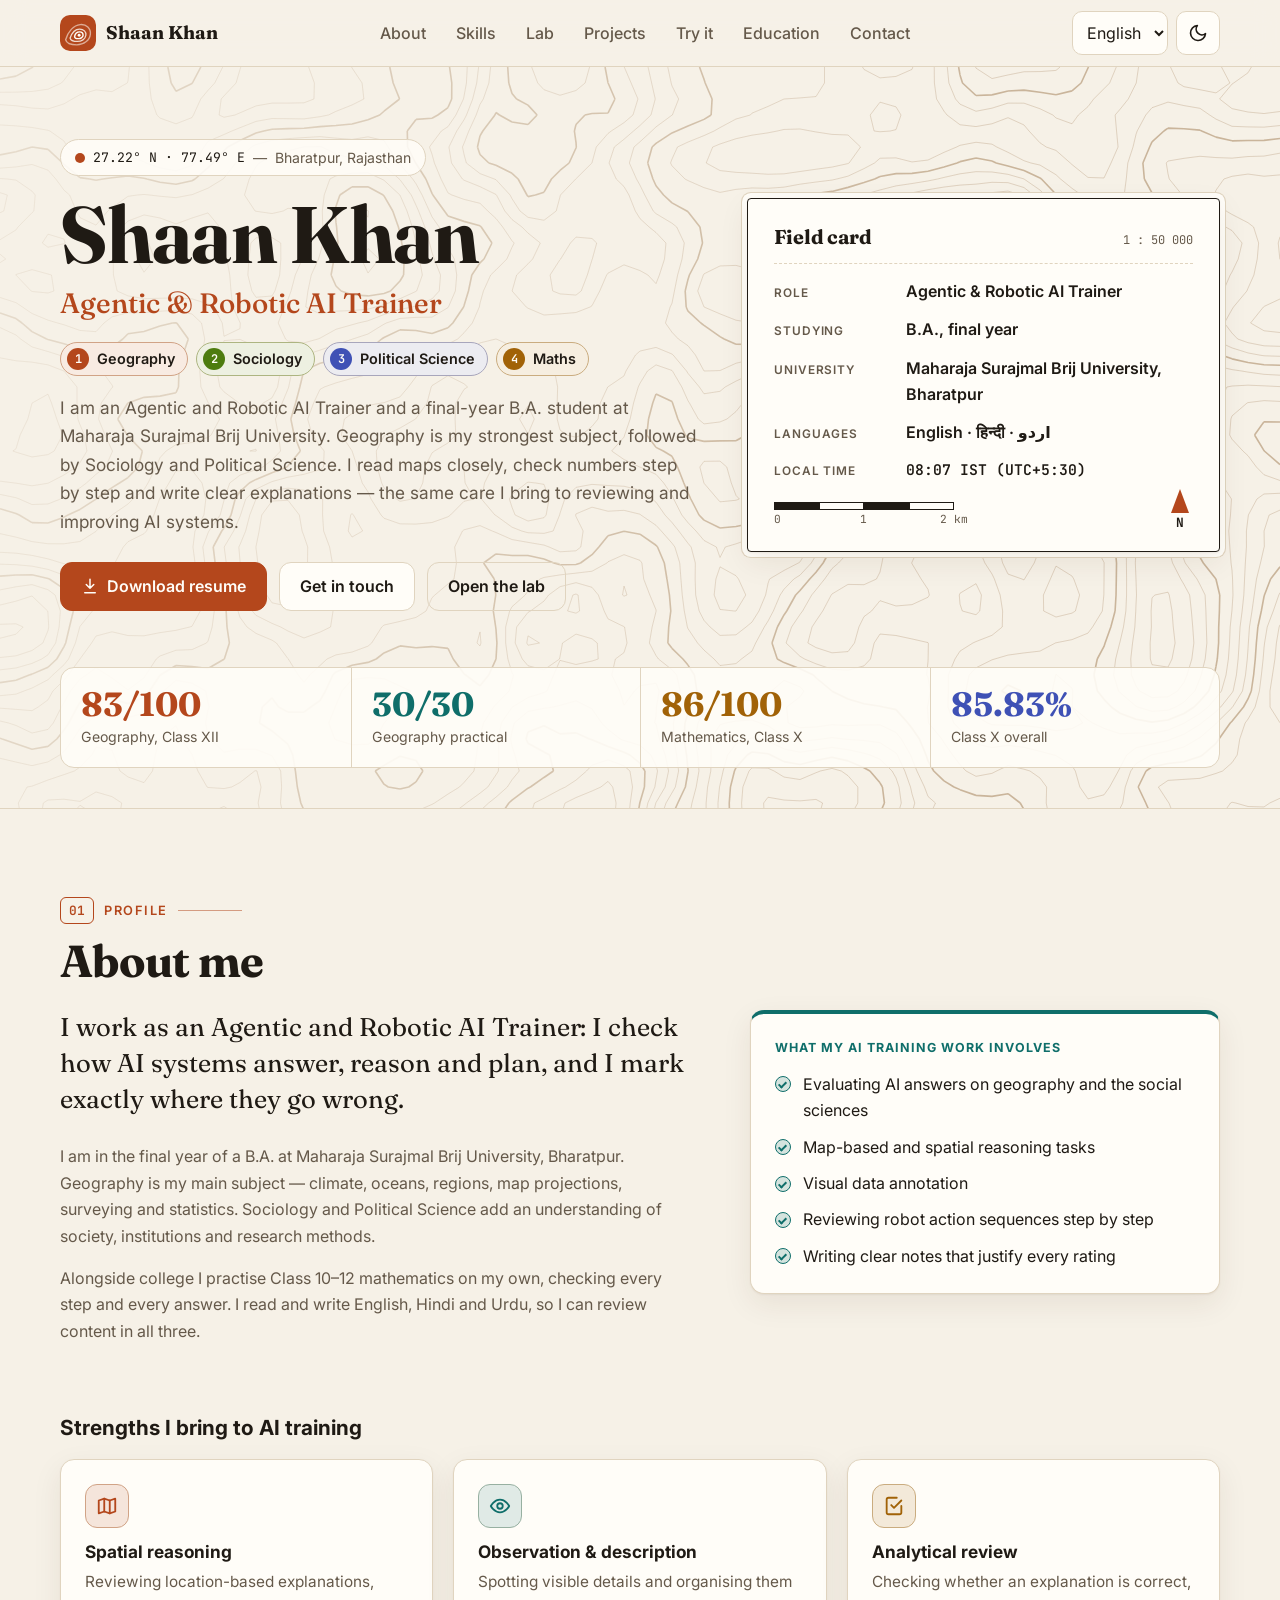
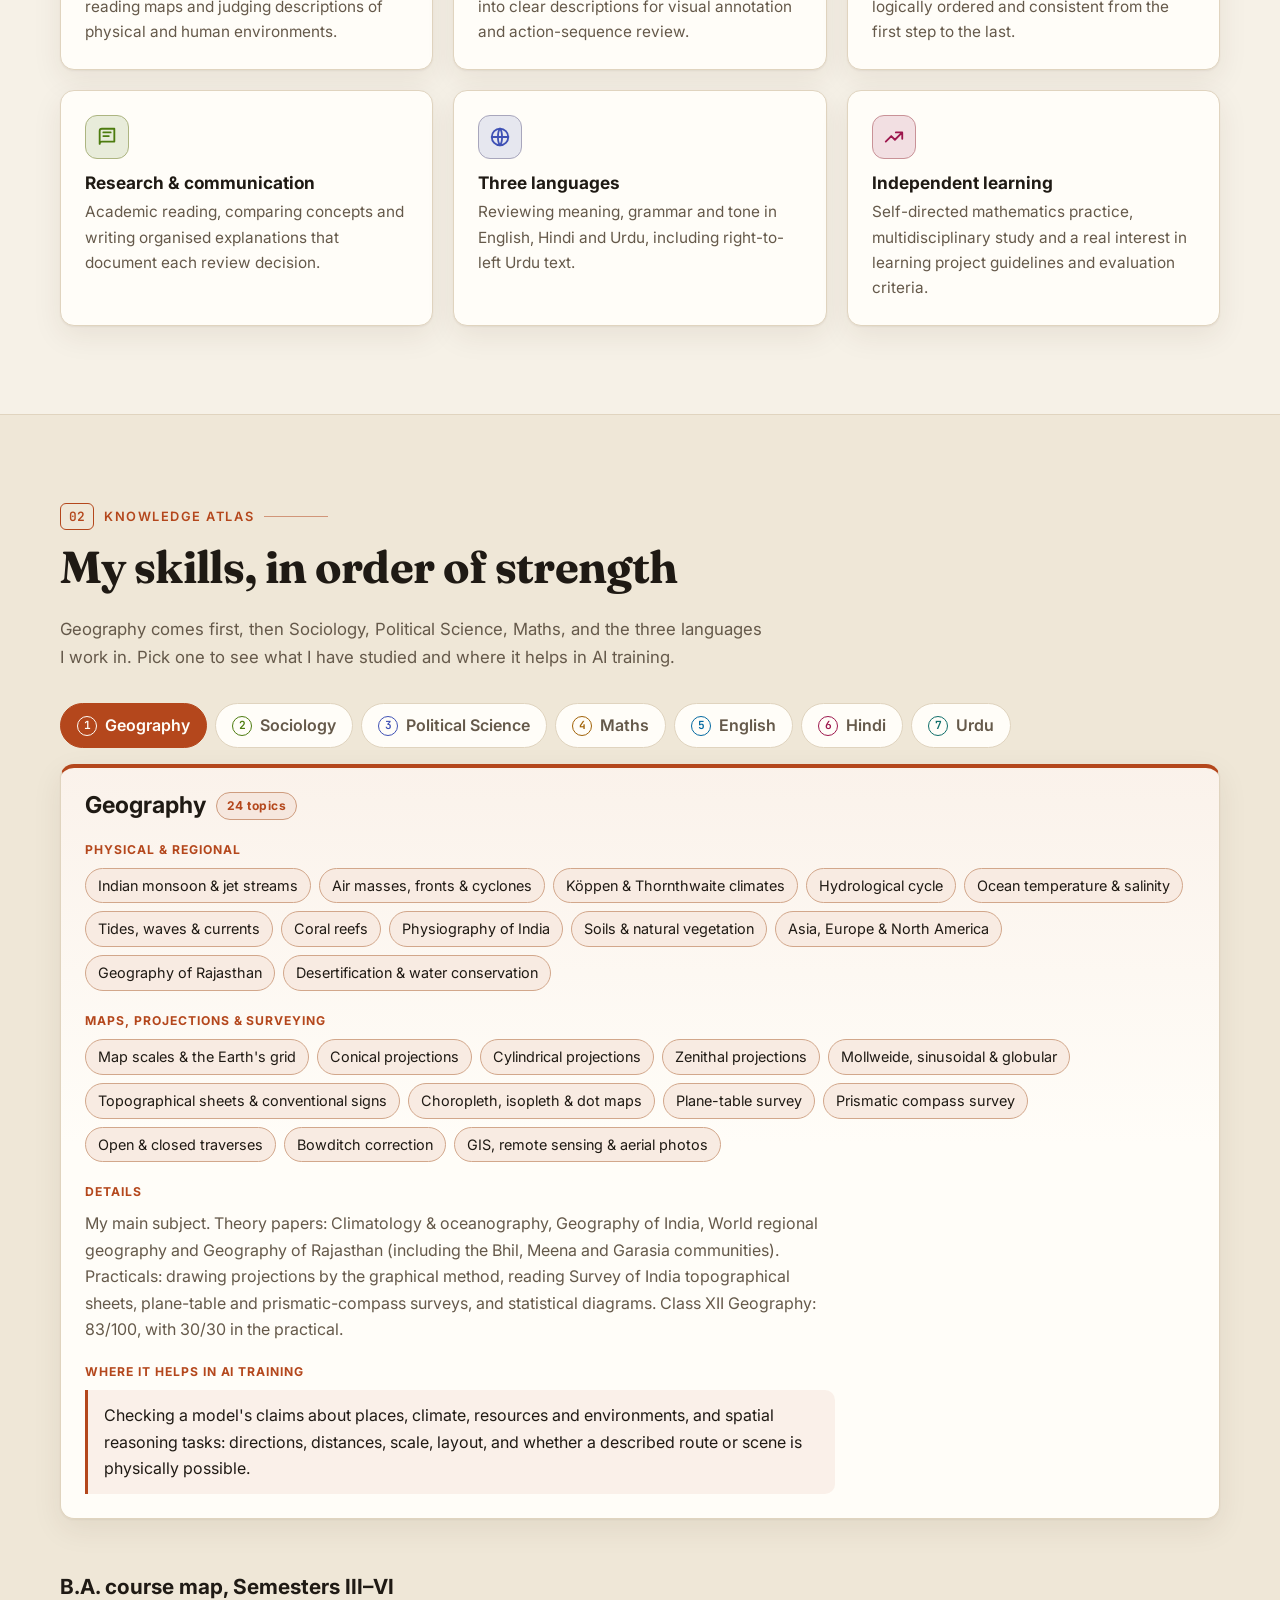
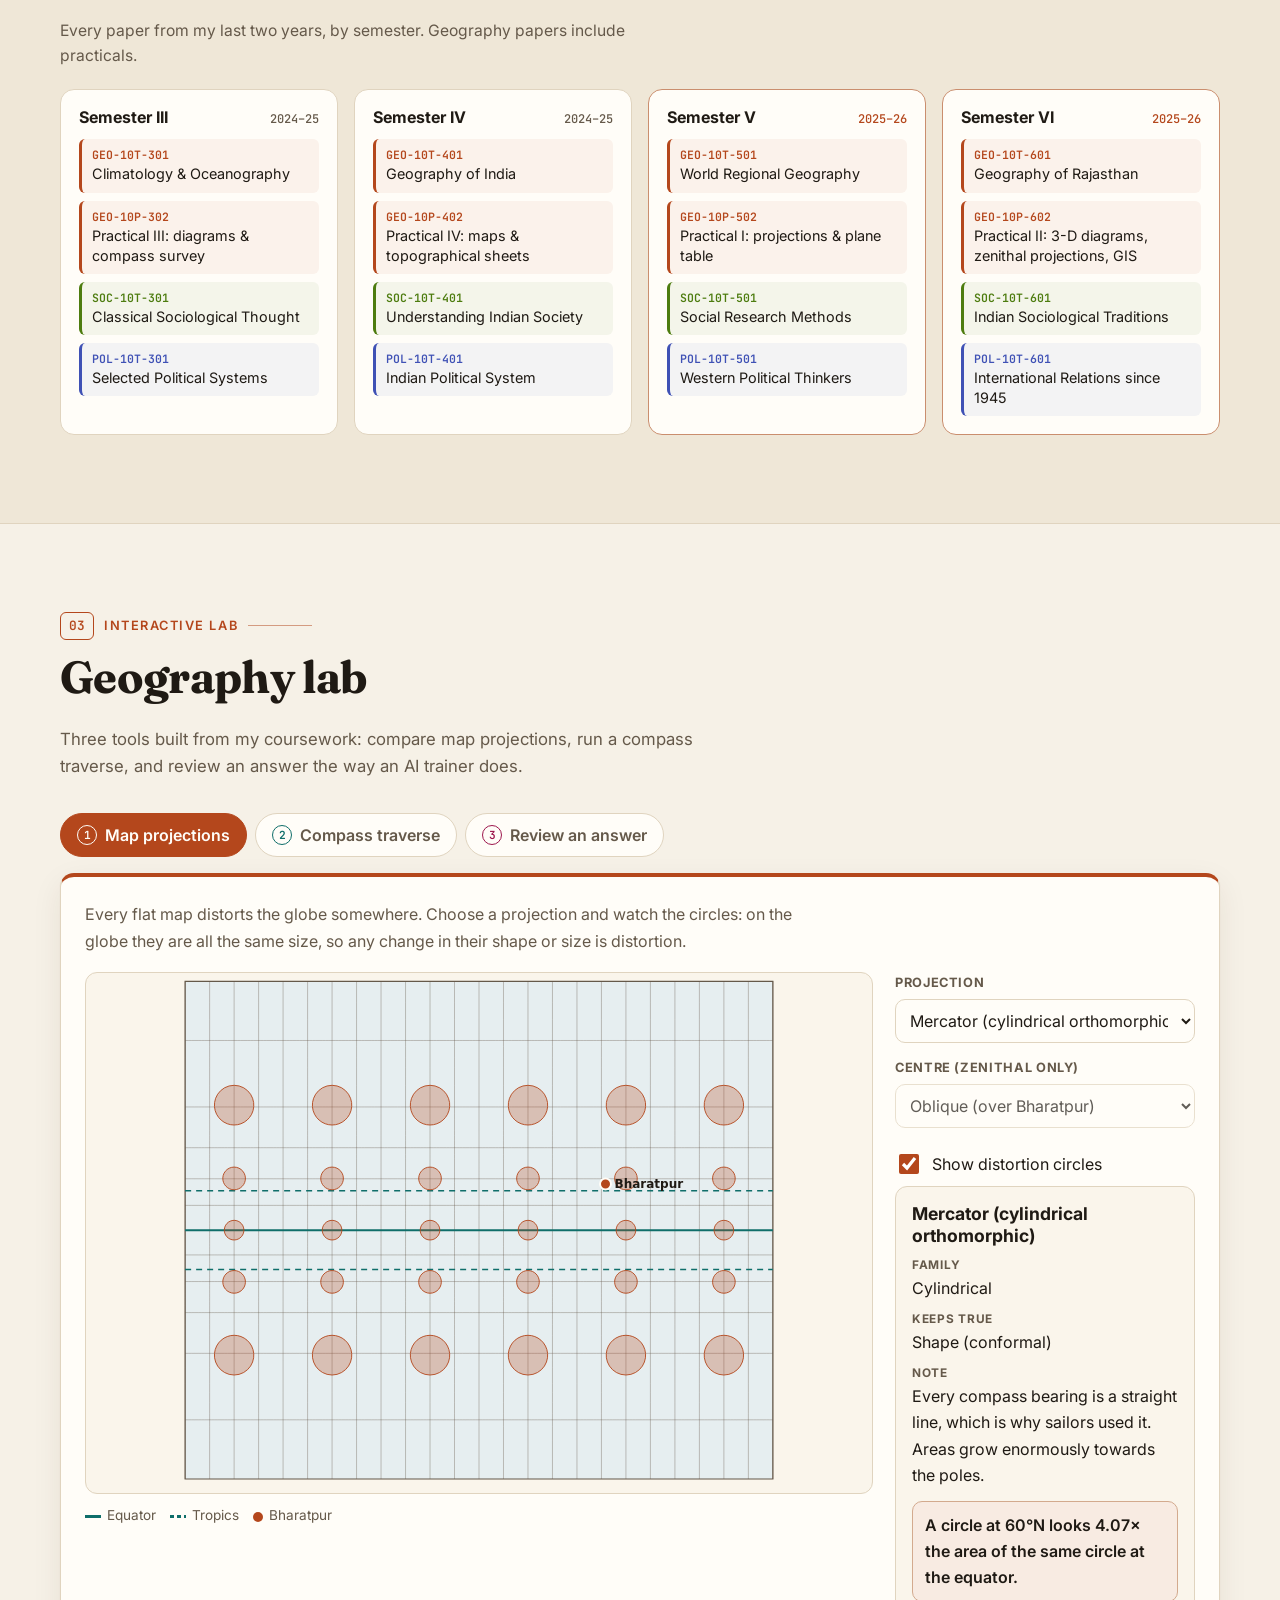
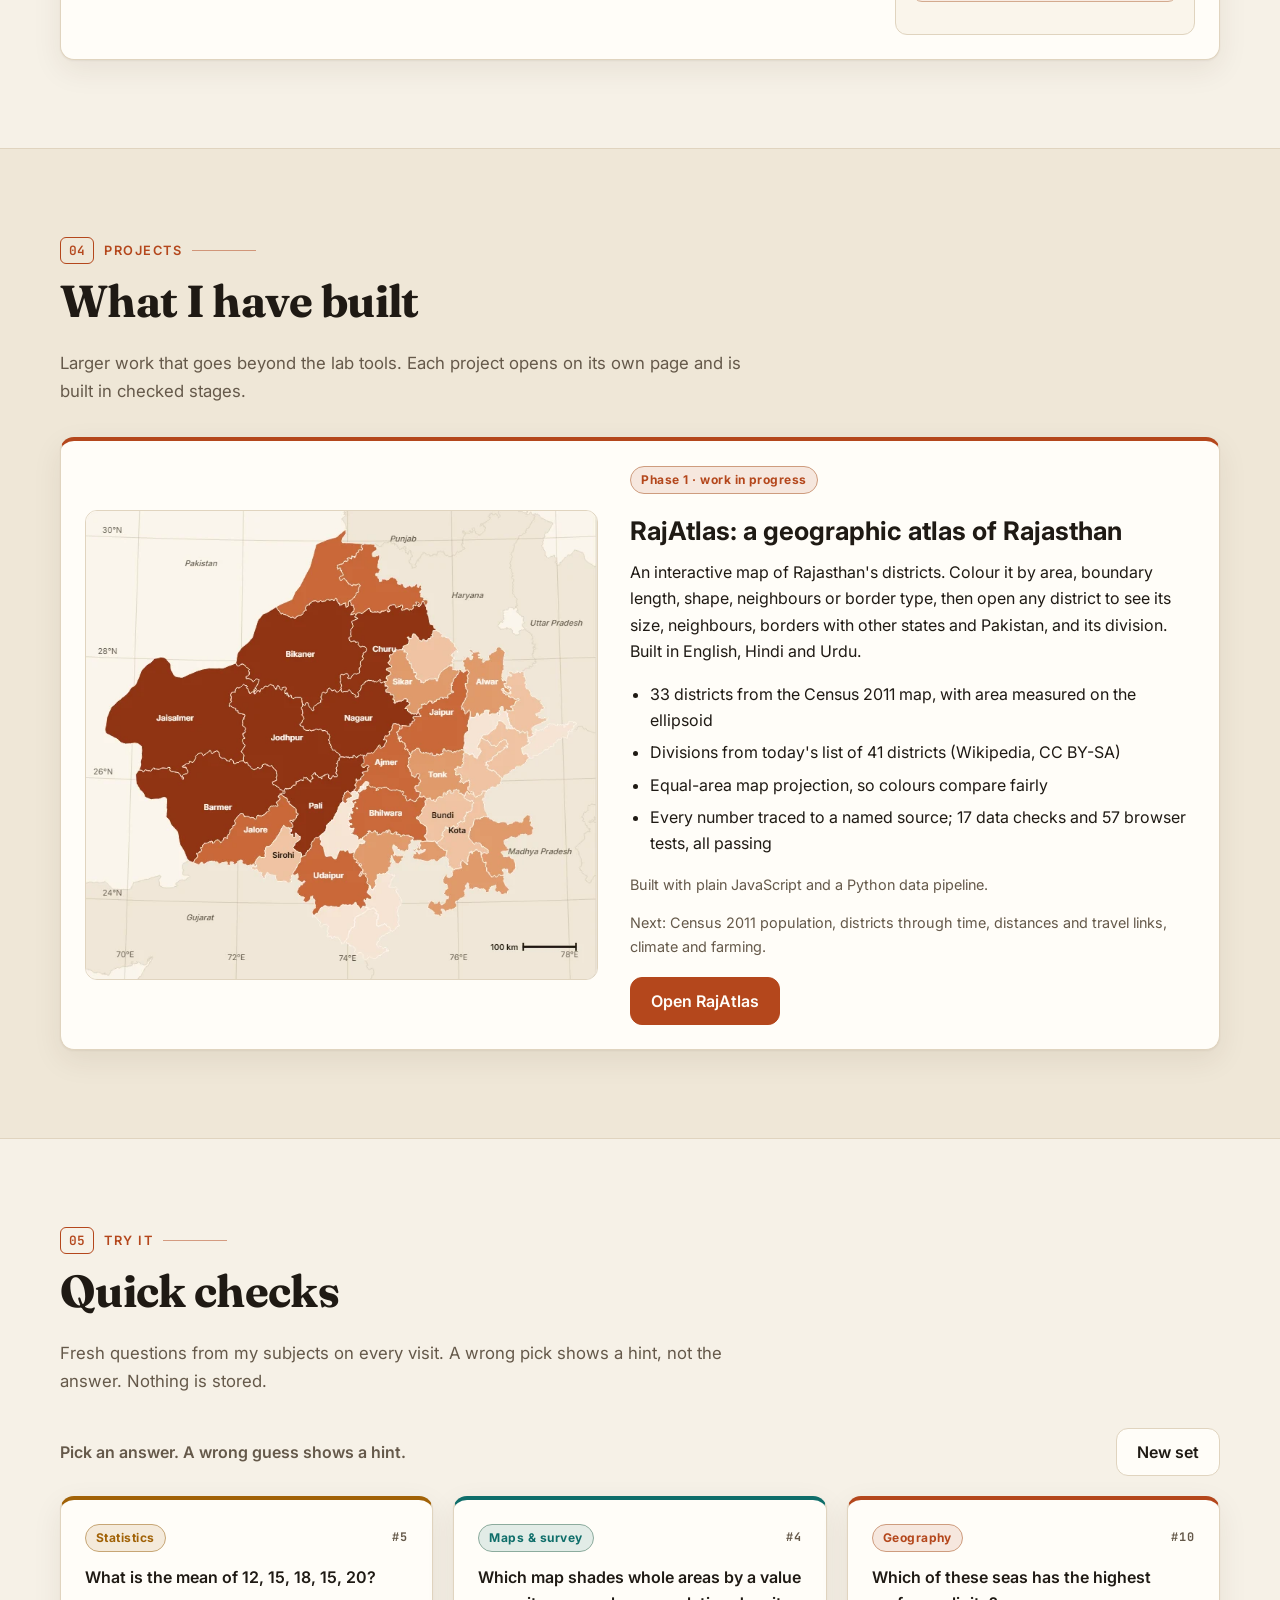
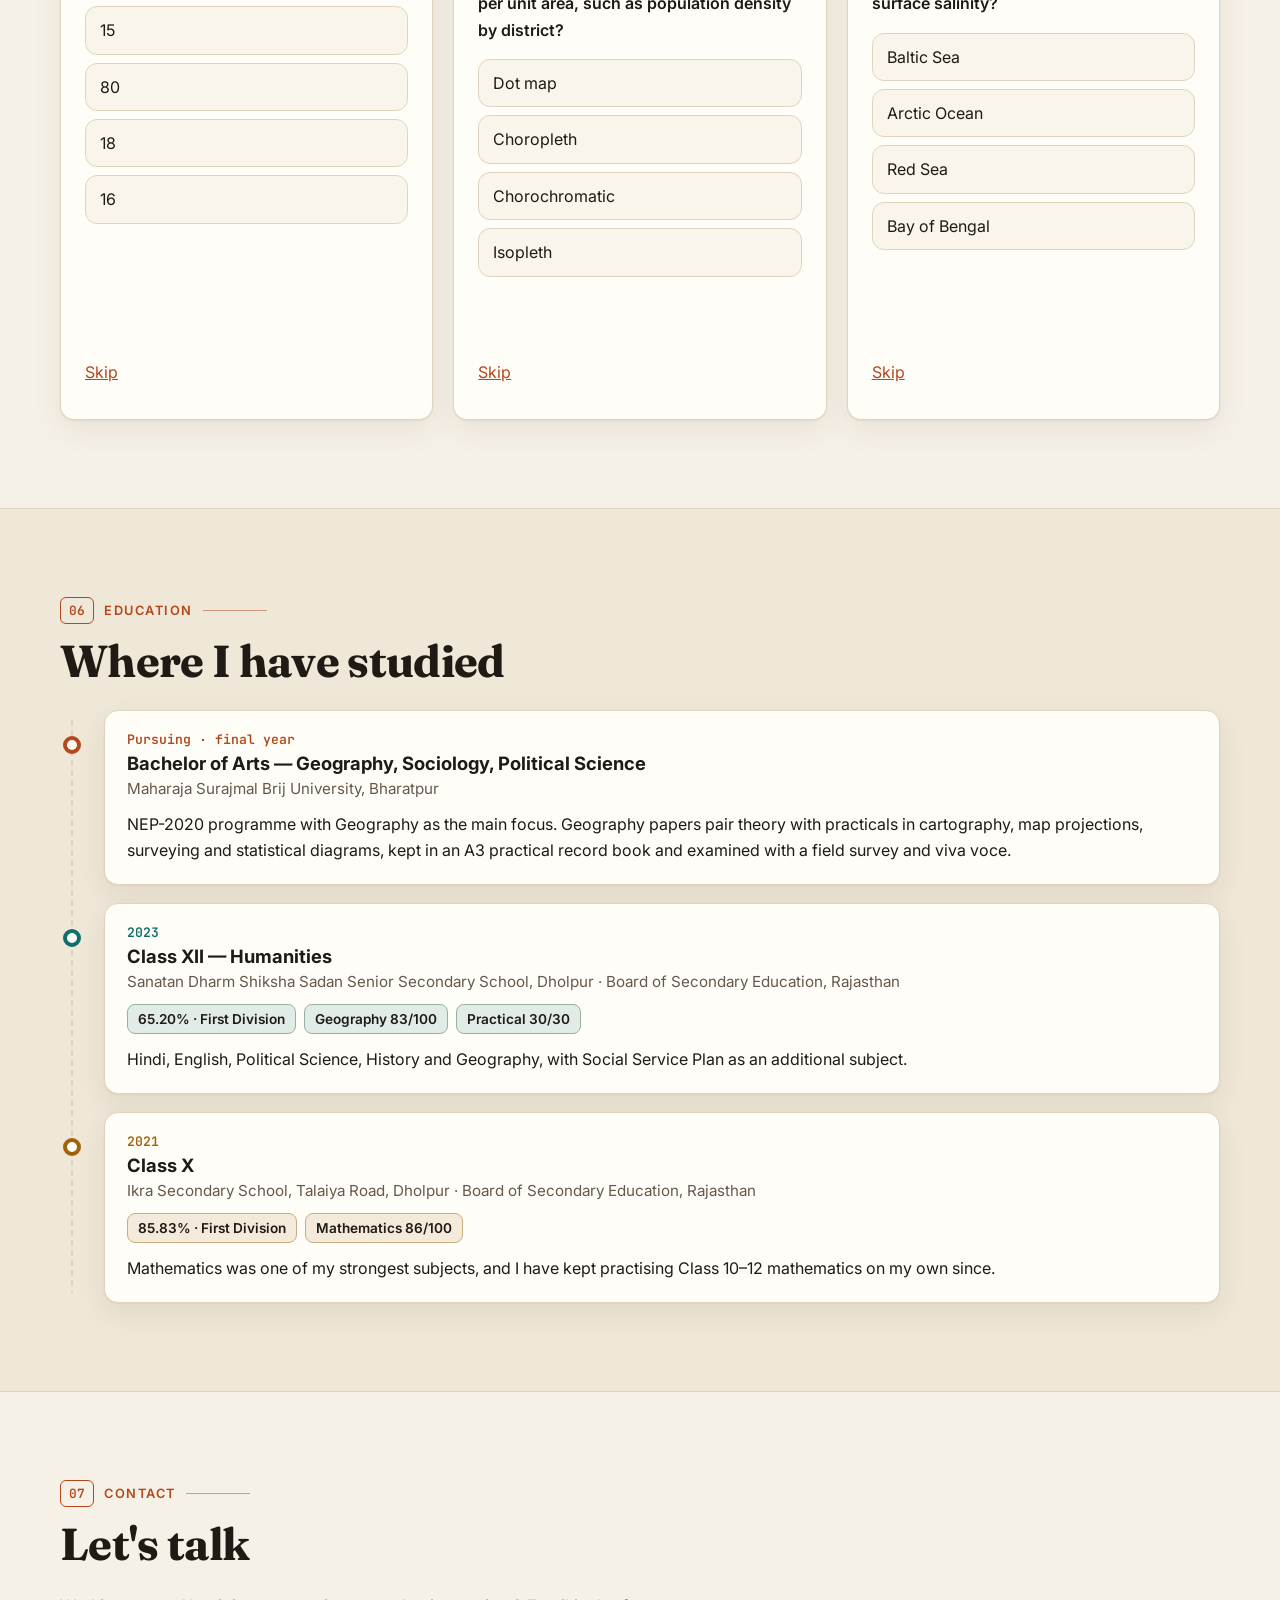
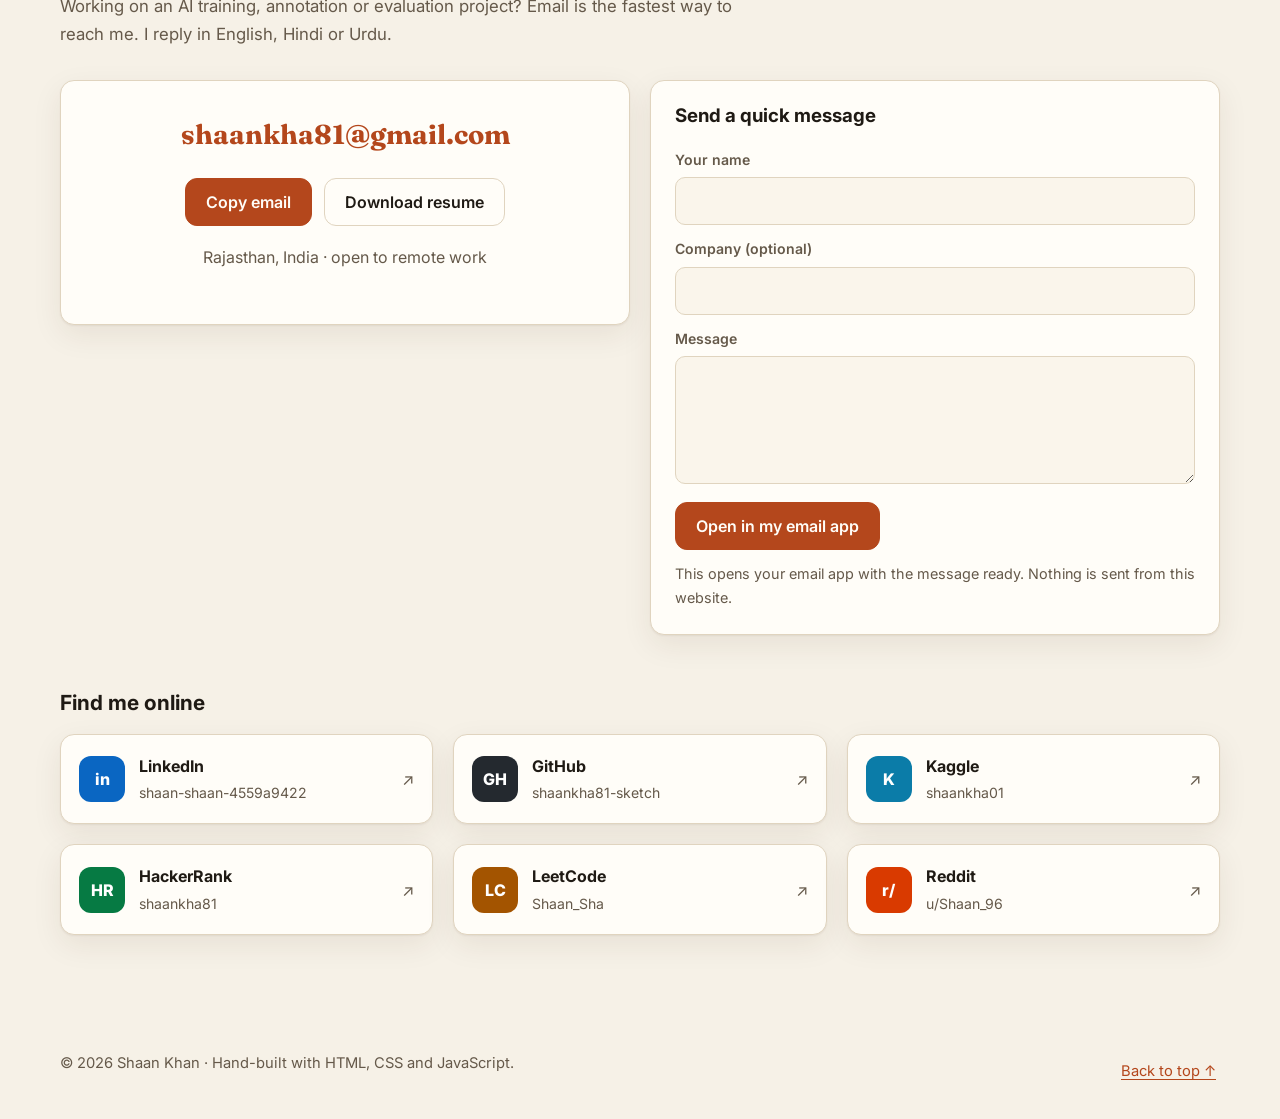
==== commit 7892fac4: "Add Projects section and deploy RajAtlas at /projects/rajatlas/ - New Projects section (nav link, ca" ====
--- a/index.html
+++ b/index.html
@@ -68,6 +68,7 @@
         <a href="#about" data-i18n="nav.about">About</a>
         <a href="#skills" data-i18n="nav.skills">Skills</a>
         <a href="#lab" data-i18n="nav.lab">Lab</a>
+        <a href="#projects" data-i18n="nav.projects">Projects</a>
         <a href="#try" data-i18n="nav.try">Try it</a>
         <a href="#education" data-i18n="nav.education">Education</a>
         <a href="#contact" data-i18n="nav.contact">Contact</a>
@@ -231,10 +232,42 @@
       </div>
     </section>
 
+    <!-- PROJECTS -->
+    <section id="projects" class="section alt">
+      <div class="wrap">
+        <p class="kicker"><span class="mono">04</span><span data-i18n="projects.kicker">Projects</span></p>
+        <h2 data-i18n="projects.title">What I have built</h2>
+        <p class="section-lead" data-i18n="projects.lead">Larger work that goes beyond the lab tools. Each project opens on its own page and is built in checked stages.</p>
+
+        <article class="card project" data-k="1" aria-labelledby="ra-title">
+          <div class="project-shot">
+            <img class="shot-light" src="assets/img/rajatlas-light.webp" alt="" width="705" height="645" loading="lazy">
+            <img class="shot-dark" src="assets/img/rajatlas-dark.webp" alt="" width="705" height="645" loading="lazy">
+          </div>
+          <div class="project-body">
+            <p class="pill" data-i18n="ra.status">Phase 1 · work in progress</p>
+            <h3 id="ra-title" data-i18n="ra.title">RajAtlas: a geographic atlas of Rajasthan</h3>
+            <p data-i18n="ra.desc">An interactive map of Rajasthan's districts. Colour it by area, boundary length, shape, neighbours or border type, then open any district to see its size, neighbours, borders with other states and Pakistan, and its division. Built in English, Hindi and Urdu.</p>
+            <ul class="project-facts">
+              <li data-i18n="ra.f1">33 districts from the Census 2011 map, with area measured on the ellipsoid</li>
+              <li data-i18n="ra.f2">Divisions from today's list of 41 districts (Wikipedia, CC BY-SA)</li>
+              <li data-i18n="ra.f3">Equal-area map projection, so colours compare fairly</li>
+              <li data-i18n="ra.f4">Every number traced to a named source; 17 data checks and 57 browser tests, all passing</li>
+            </ul>
+            <p class="muted small" data-i18n="ra.tech">Built with plain JavaScript and a Python data pipeline.</p>
+            <p class="muted small" data-i18n="ra.next">Next: Census 2011 population, districts through time, distances and travel links, climate and farming.</p>
+            <div class="cta">
+              <a class="btn primary" href="projects/rajatlas/" data-i18n="ra.open">Open RajAtlas</a>
+            </div>
+          </div>
+        </article>
+      </div>
+    </section>
+
     <!-- TRY IT -->
-    <section id="try" class="section alt">
-      <div class="wrap">
-        <p class="kicker"><span class="mono">04</span><span data-i18n="try.kicker">Try it</span></p>
+    <section id="try" class="section">
+      <div class="wrap">
+        <p class="kicker"><span class="mono">05</span><span data-i18n="try.kicker">Try it</span></p>
         <h2 data-i18n="try.title">Quick checks</h2>
         <p class="section-lead" data-i18n="try.lead">Fresh questions from my subjects on every visit. A wrong pick shows a hint, not the answer. Nothing is stored.</p>
         <div class="deck-bar">
@@ -246,18 +279,18 @@
     </section>
 
     <!-- EDUCATION -->
-    <section id="education" class="section">
-      <div class="wrap">
-        <p class="kicker"><span class="mono">05</span><span data-i18n="edu.kicker">Education</span></p>
+    <section id="education" class="section alt">
+      <div class="wrap">
+        <p class="kicker"><span class="mono">06</span><span data-i18n="edu.kicker">Education</span></p>
         <h2 data-i18n="edu.title">Where I have studied</h2>
         <ol class="timeline" id="timeline"></ol>
       </div>
     </section>
 
     <!-- CONTACT -->
-    <section id="contact" class="section alt">
-      <div class="wrap">
-        <p class="kicker"><span class="mono">06</span><span data-i18n="contact.kicker">Contact</span></p>
+    <section id="contact" class="section">
+      <div class="wrap">
+        <p class="kicker"><span class="mono">07</span><span data-i18n="contact.kicker">Contact</span></p>
         <h2 data-i18n="contact.title">Let's talk</h2>
         <p class="section-lead" data-i18n="contact.lead">Working on an AI training, annotation or evaluation project? Email is the fastest way to reach me. I reply in English, Hindi or Urdu.</p>
 
--- a/assets/css/style.css
+++ b/assets/css/style.css
@@ -260,6 +260,17 @@
 
 /* ---------- Lab ---------- */
 .lab-panel { padding: 24px; border-top: 4px solid var(--k); }
+
+/* projects */
+.project { display: grid; grid-template-columns: minmax(0, 1fr) minmax(0, 1.1fr); gap: 32px; align-items: center; border-top: 4px solid var(--k); }
+.project-shot img { display: block; width: 100%; height: auto; border: 1px solid var(--border); border-radius: 12px; }
+.project h3 { font-size: 1.6rem; margin: 10px 0 12px; }
+.project-facts { margin: 16px 0; padding-inline-start: 1.2rem; display: grid; gap: 6px; }
+.project .cta { margin-top: 18px; }
+.project-shot .shot-dark { display: none; }
+:root[data-theme="dark"] .project-shot .shot-light { display: none; }
+:root[data-theme="dark"] .project-shot .shot-dark { display: block; }
+@media (max-width: 820px) { .project { grid-template-columns: minmax(0, 1fr); gap: 20px; } }
 .tool-intro { max-width: 75ch; margin: 0 0 18px; color: var(--muted); }
 .tool-grid { display: grid; grid-template-columns: minmax(0, 1fr) 300px; gap: 22px; align-items: start; }
 .ctrl { display: grid; gap: 6px; margin-bottom: 14px; }
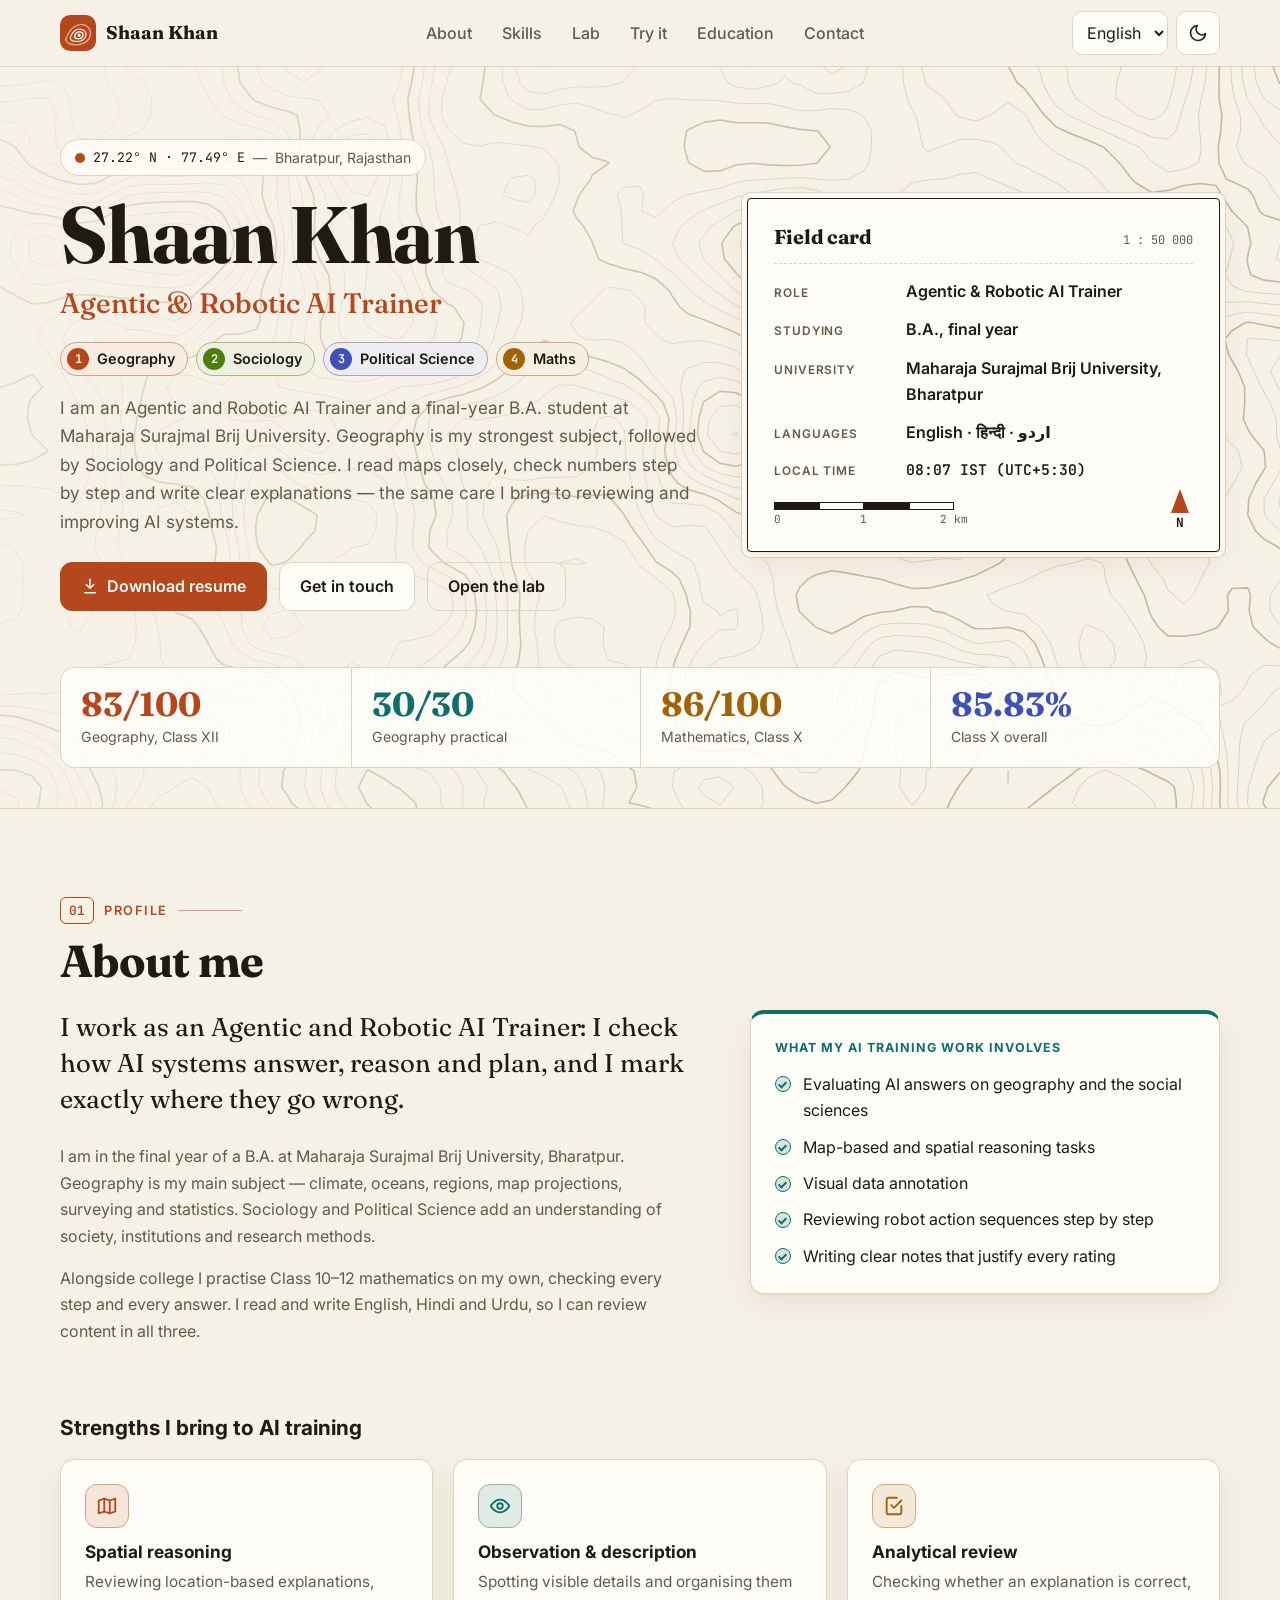
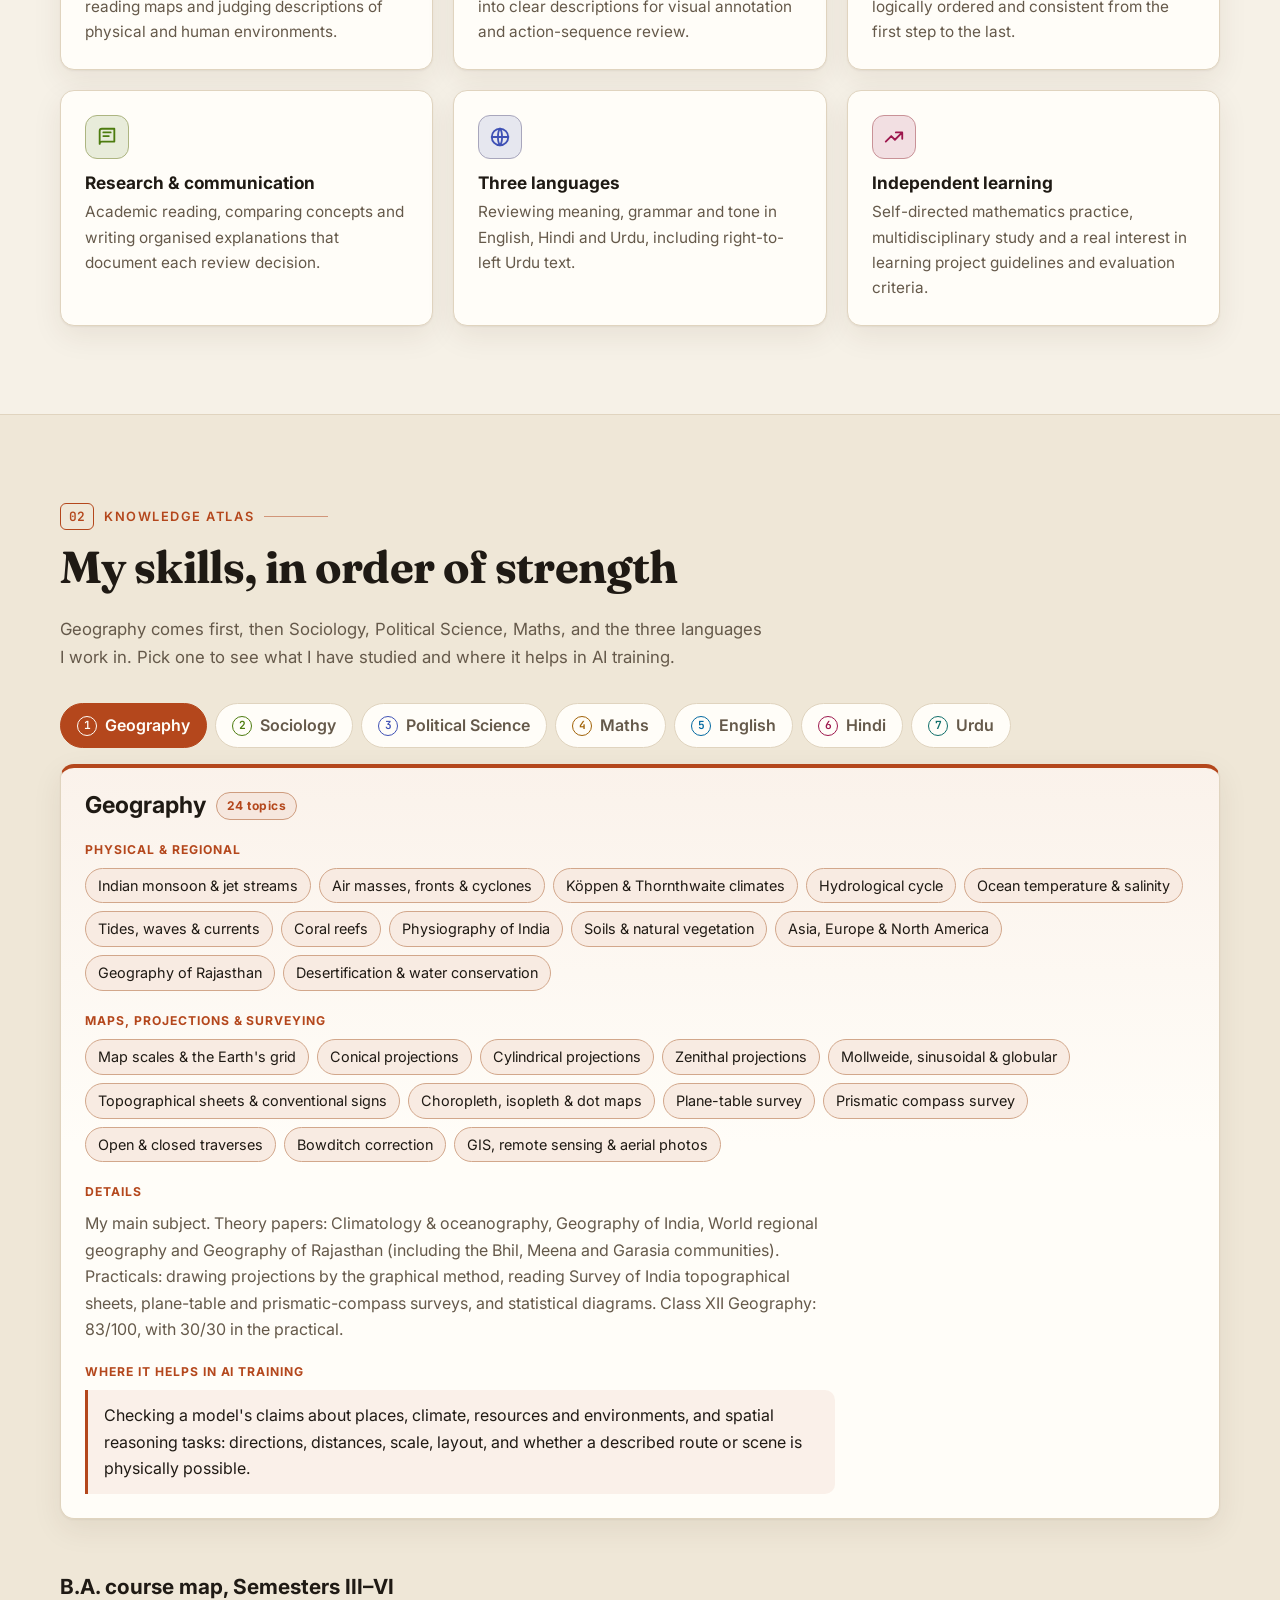
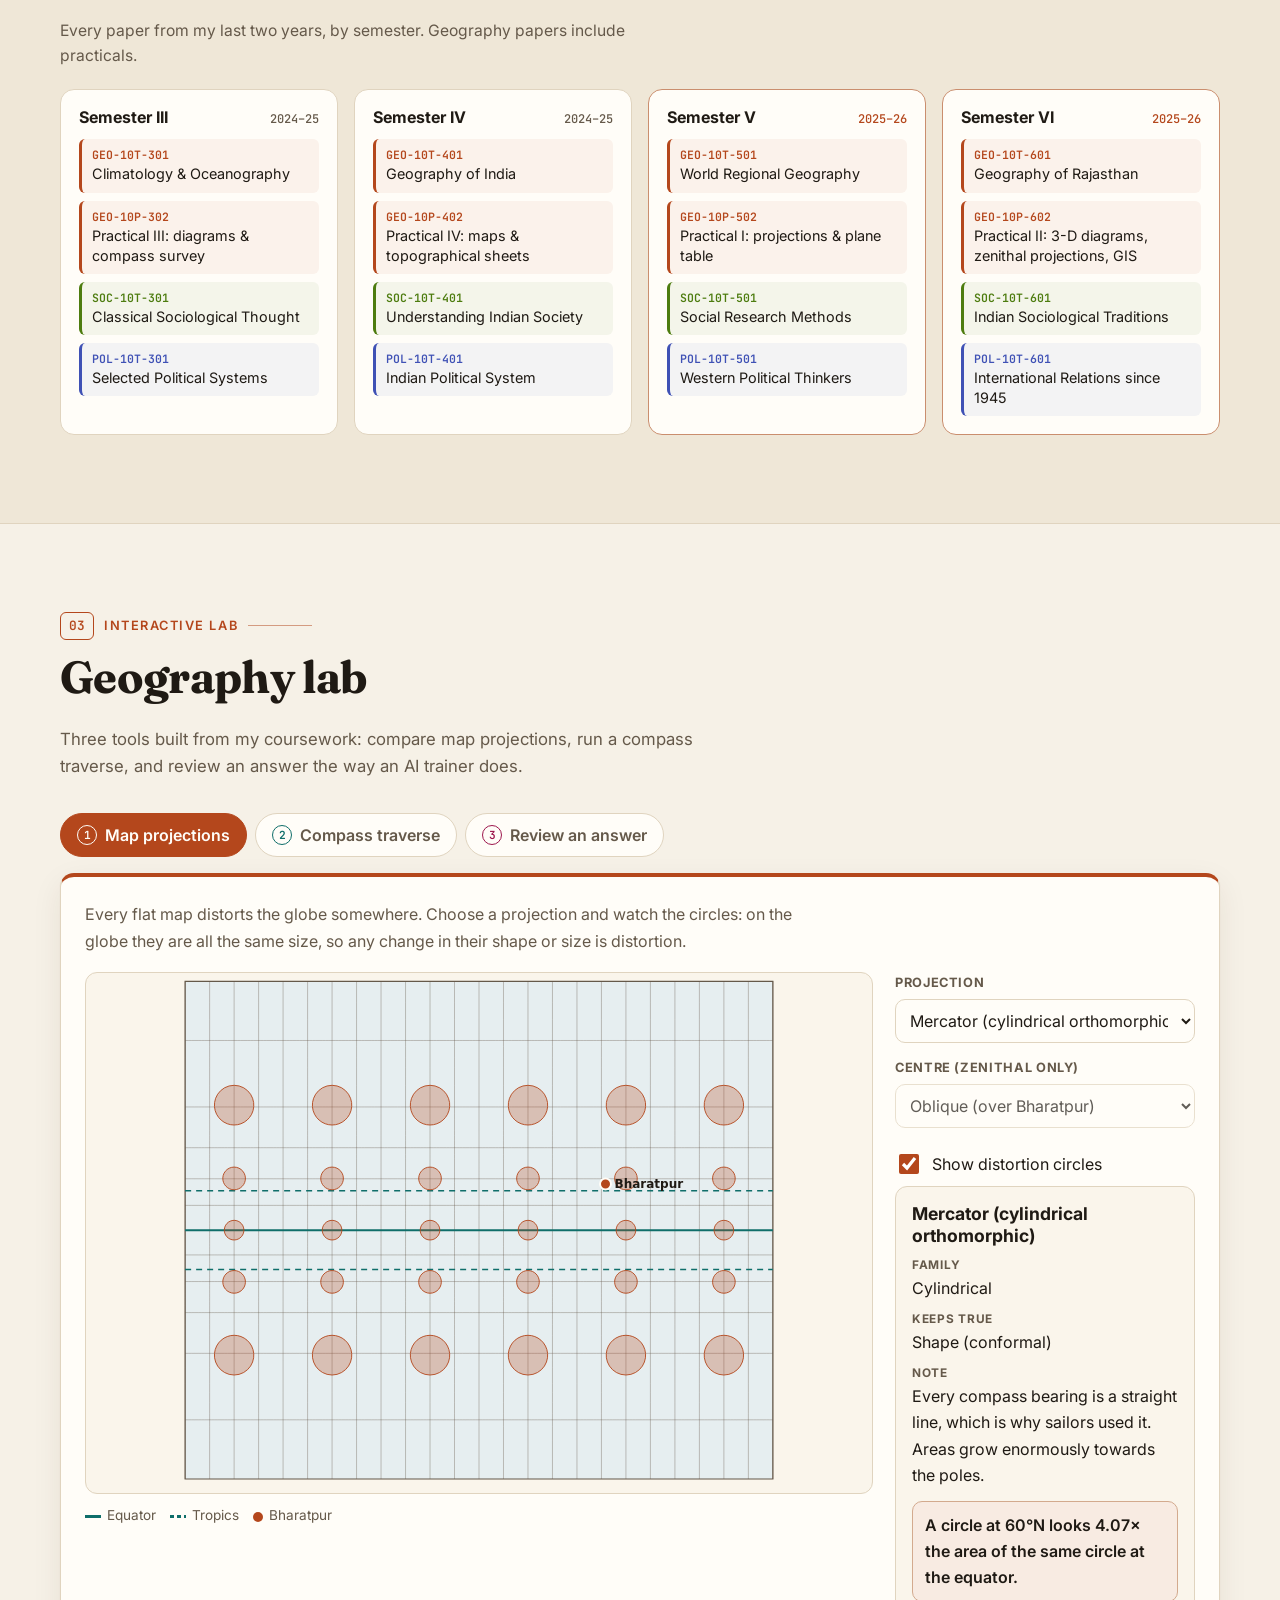
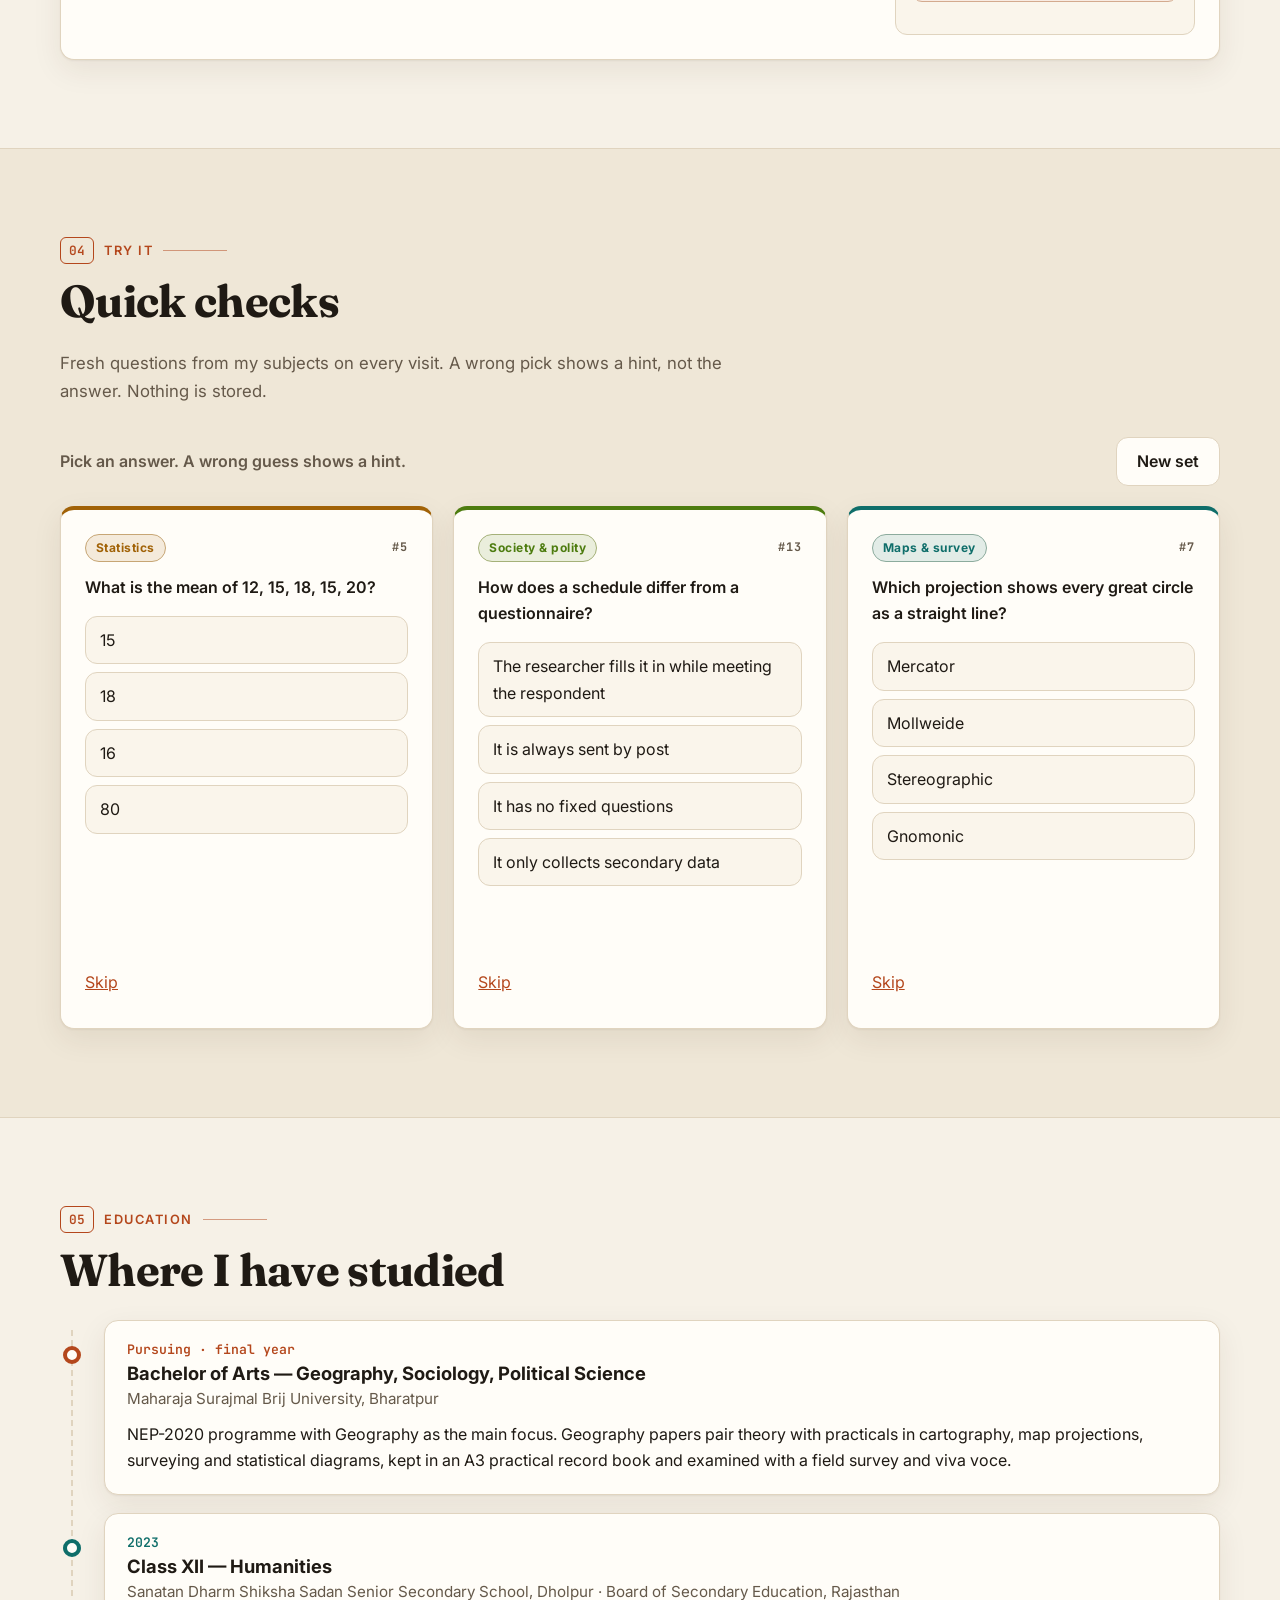
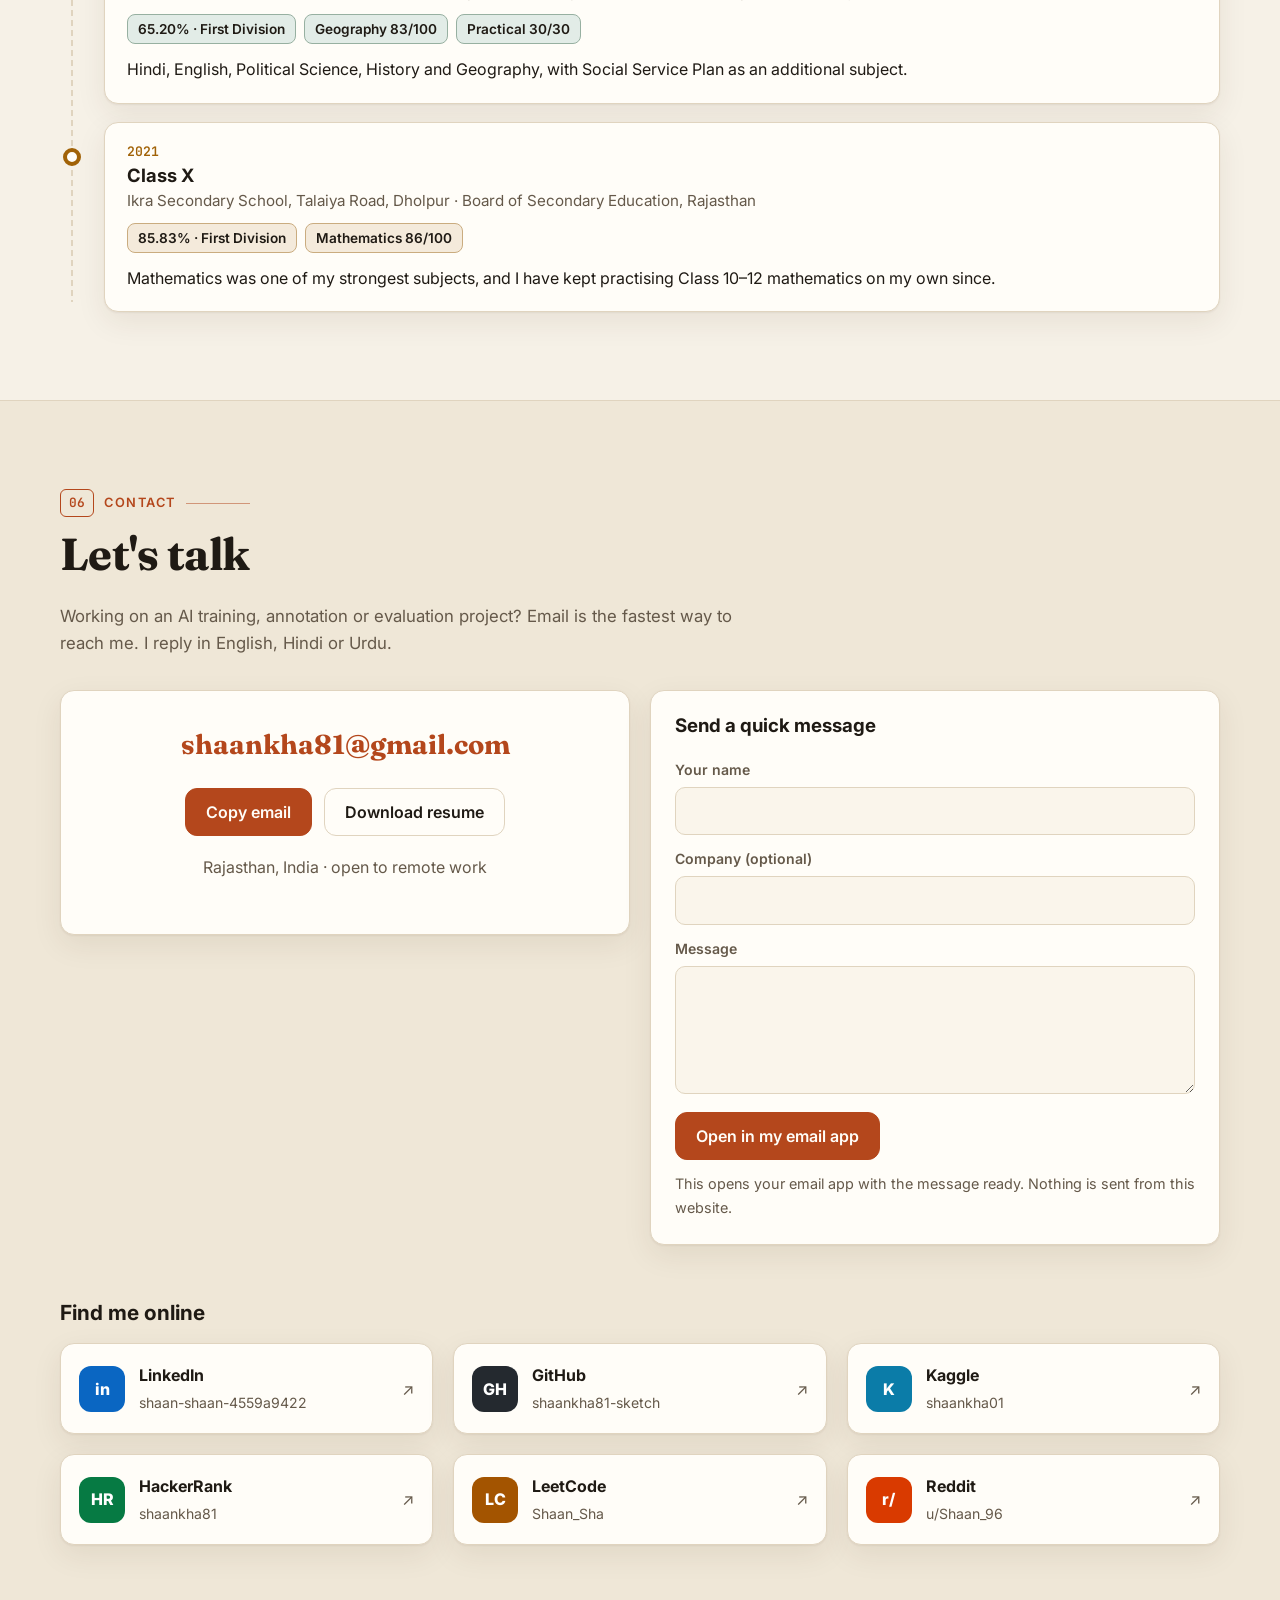
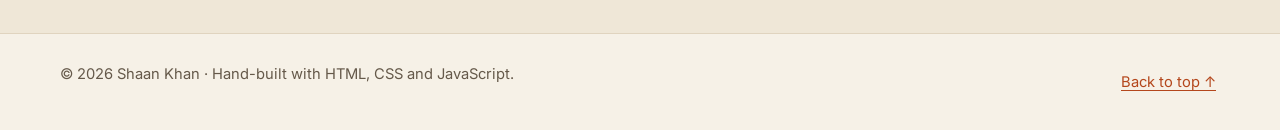
==== commit 46776f5d: "Remove the Projects section and RajAtlas from the portfolio RajAtlas is becoming its own independent" ====
--- a/index.html
+++ b/index.html
@@ -68,7 +68,6 @@
         <a href="#about" data-i18n="nav.about">About</a>
         <a href="#skills" data-i18n="nav.skills">Skills</a>
         <a href="#lab" data-i18n="nav.lab">Lab</a>
-        <a href="#projects" data-i18n="nav.projects">Projects</a>
         <a href="#try" data-i18n="nav.try">Try it</a>
         <a href="#education" data-i18n="nav.education">Education</a>
         <a href="#contact" data-i18n="nav.contact">Contact</a>
@@ -232,42 +231,10 @@
       </div>
     </section>
 
-    <!-- PROJECTS -->
-    <section id="projects" class="section alt">
-      <div class="wrap">
-        <p class="kicker"><span class="mono">04</span><span data-i18n="projects.kicker">Projects</span></p>
-        <h2 data-i18n="projects.title">What I have built</h2>
-        <p class="section-lead" data-i18n="projects.lead">Larger work that goes beyond the lab tools. Each project opens on its own page and is built in checked stages.</p>
-
-        <article class="card project" data-k="1" aria-labelledby="ra-title">
-          <div class="project-shot">
-            <img class="shot-light" src="assets/img/rajatlas-light.webp" alt="" width="705" height="645" loading="lazy">
-            <img class="shot-dark" src="assets/img/rajatlas-dark.webp" alt="" width="705" height="645" loading="lazy">
-          </div>
-          <div class="project-body">
-            <p class="pill" data-i18n="ra.status">Phase 1 · work in progress</p>
-            <h3 id="ra-title" data-i18n="ra.title">RajAtlas: a geographic atlas of Rajasthan</h3>
-            <p data-i18n="ra.desc">An interactive map of Rajasthan's districts. Colour it by area, boundary length, shape, neighbours or border type, then open any district to see its size, neighbours, borders with other states and Pakistan, and its division. Built in English, Hindi and Urdu.</p>
-            <ul class="project-facts">
-              <li data-i18n="ra.f1">33 districts from the Census 2011 map, with area measured on the ellipsoid</li>
-              <li data-i18n="ra.f2">Divisions from today's list of 41 districts (Wikipedia, CC BY-SA)</li>
-              <li data-i18n="ra.f3">Equal-area map projection, so colours compare fairly</li>
-              <li data-i18n="ra.f4">Every number traced to a named source; 17 data checks and 57 browser tests, all passing</li>
-            </ul>
-            <p class="muted small" data-i18n="ra.tech">Built with plain JavaScript and a Python data pipeline.</p>
-            <p class="muted small" data-i18n="ra.next">Next: Census 2011 population, districts through time, distances and travel links, climate and farming.</p>
-            <div class="cta">
-              <a class="btn primary" href="projects/rajatlas/" data-i18n="ra.open">Open RajAtlas</a>
-            </div>
-          </div>
-        </article>
-      </div>
-    </section>
-
     <!-- TRY IT -->
-    <section id="try" class="section">
-      <div class="wrap">
-        <p class="kicker"><span class="mono">05</span><span data-i18n="try.kicker">Try it</span></p>
+    <section id="try" class="section alt">
+      <div class="wrap">
+        <p class="kicker"><span class="mono">04</span><span data-i18n="try.kicker">Try it</span></p>
         <h2 data-i18n="try.title">Quick checks</h2>
         <p class="section-lead" data-i18n="try.lead">Fresh questions from my subjects on every visit. A wrong pick shows a hint, not the answer. Nothing is stored.</p>
         <div class="deck-bar">
@@ -279,18 +246,18 @@
     </section>
 
     <!-- EDUCATION -->
-    <section id="education" class="section alt">
-      <div class="wrap">
-        <p class="kicker"><span class="mono">06</span><span data-i18n="edu.kicker">Education</span></p>
+    <section id="education" class="section">
+      <div class="wrap">
+        <p class="kicker"><span class="mono">05</span><span data-i18n="edu.kicker">Education</span></p>
         <h2 data-i18n="edu.title">Where I have studied</h2>
         <ol class="timeline" id="timeline"></ol>
       </div>
     </section>
 
     <!-- CONTACT -->
-    <section id="contact" class="section">
-      <div class="wrap">
-        <p class="kicker"><span class="mono">07</span><span data-i18n="contact.kicker">Contact</span></p>
+    <section id="contact" class="section alt">
+      <div class="wrap">
+        <p class="kicker"><span class="mono">06</span><span data-i18n="contact.kicker">Contact</span></p>
         <h2 data-i18n="contact.title">Let's talk</h2>
         <p class="section-lead" data-i18n="contact.lead">Working on an AI training, annotation or evaluation project? Email is the fastest way to reach me. I reply in English, Hindi or Urdu.</p>
 
--- a/assets/css/style.css
+++ b/assets/css/style.css
@@ -260,17 +260,6 @@
 
 /* ---------- Lab ---------- */
 .lab-panel { padding: 24px; border-top: 4px solid var(--k); }
-
-/* projects */
-.project { display: grid; grid-template-columns: minmax(0, 1fr) minmax(0, 1.1fr); gap: 32px; align-items: center; border-top: 4px solid var(--k); }
-.project-shot img { display: block; width: 100%; height: auto; border: 1px solid var(--border); border-radius: 12px; }
-.project h3 { font-size: 1.6rem; margin: 10px 0 12px; }
-.project-facts { margin: 16px 0; padding-inline-start: 1.2rem; display: grid; gap: 6px; }
-.project .cta { margin-top: 18px; }
-.project-shot .shot-dark { display: none; }
-:root[data-theme="dark"] .project-shot .shot-light { display: none; }
-:root[data-theme="dark"] .project-shot .shot-dark { display: block; }
-@media (max-width: 820px) { .project { grid-template-columns: minmax(0, 1fr); gap: 20px; } }
 .tool-intro { max-width: 75ch; margin: 0 0 18px; color: var(--muted); }
 .tool-grid { display: grid; grid-template-columns: minmax(0, 1fr) 300px; gap: 22px; align-items: start; }
 .ctrl { display: grid; gap: 6px; margin-bottom: 14px; }
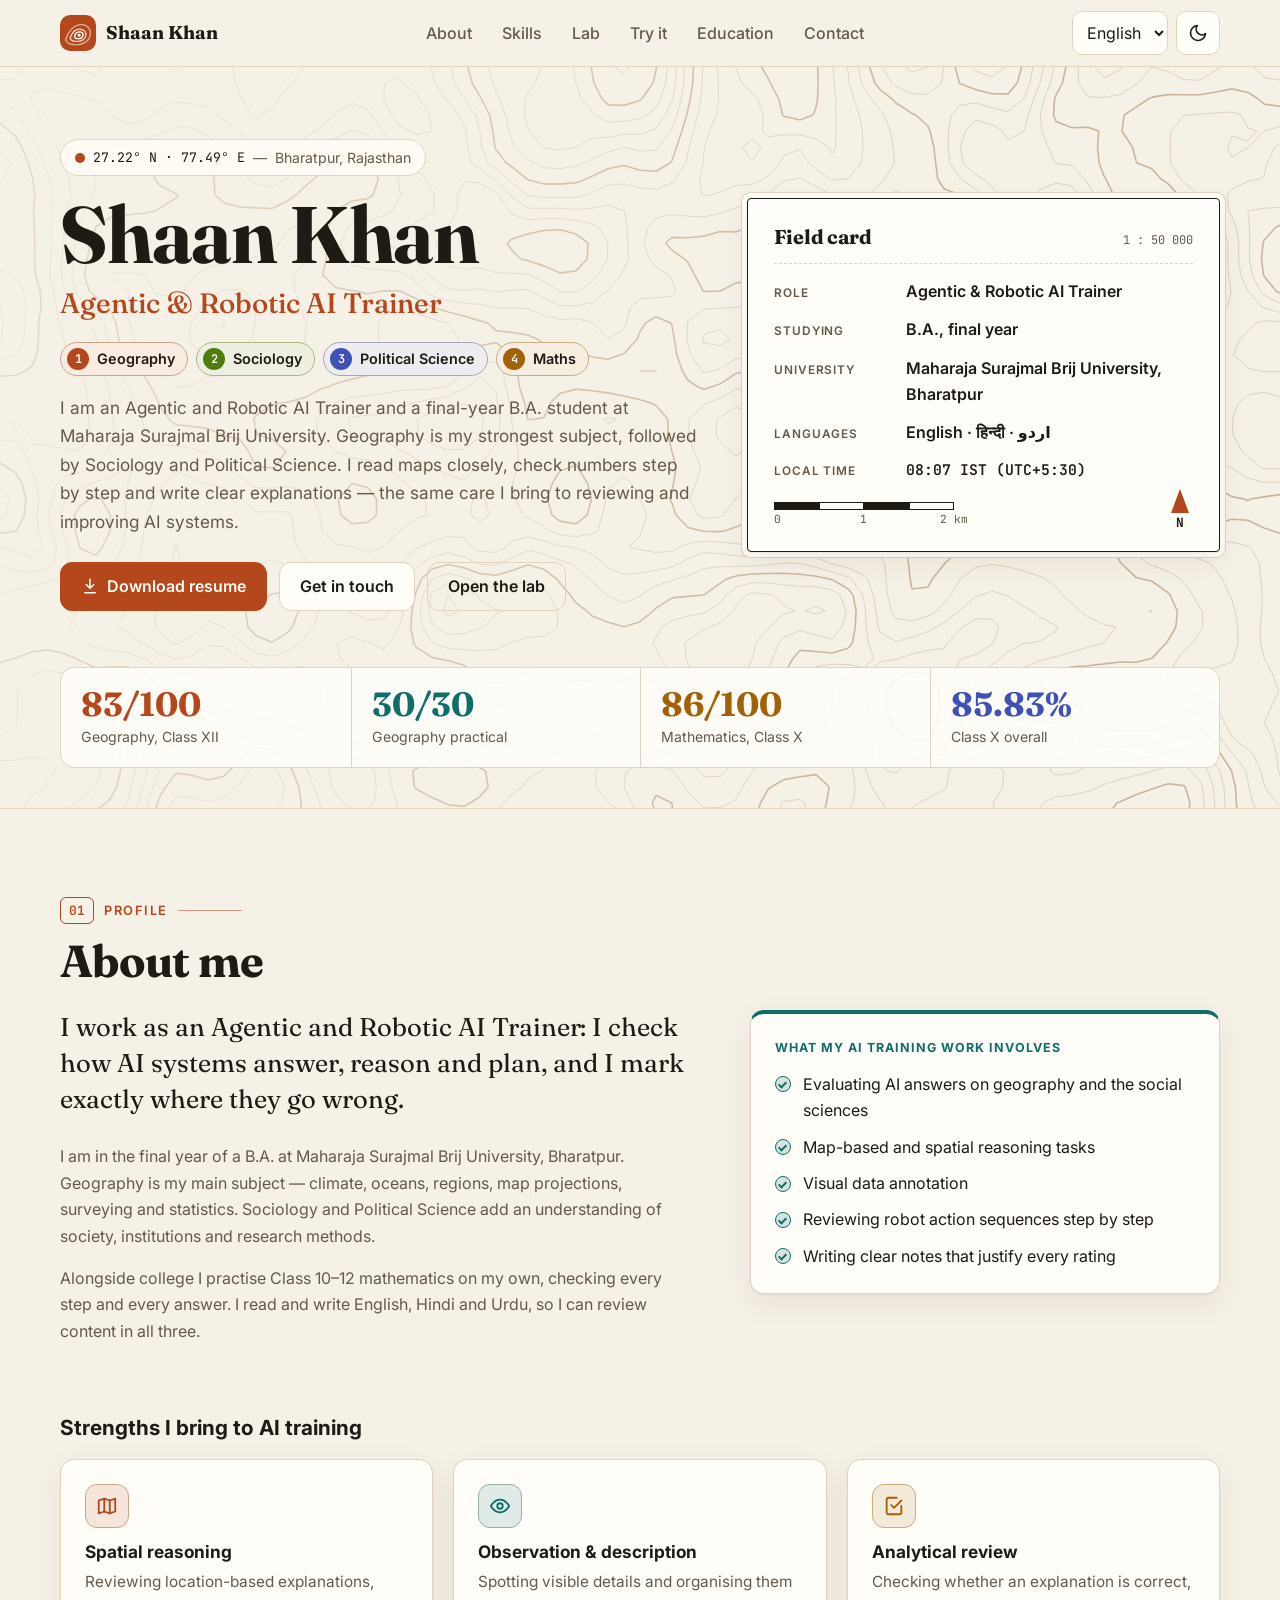
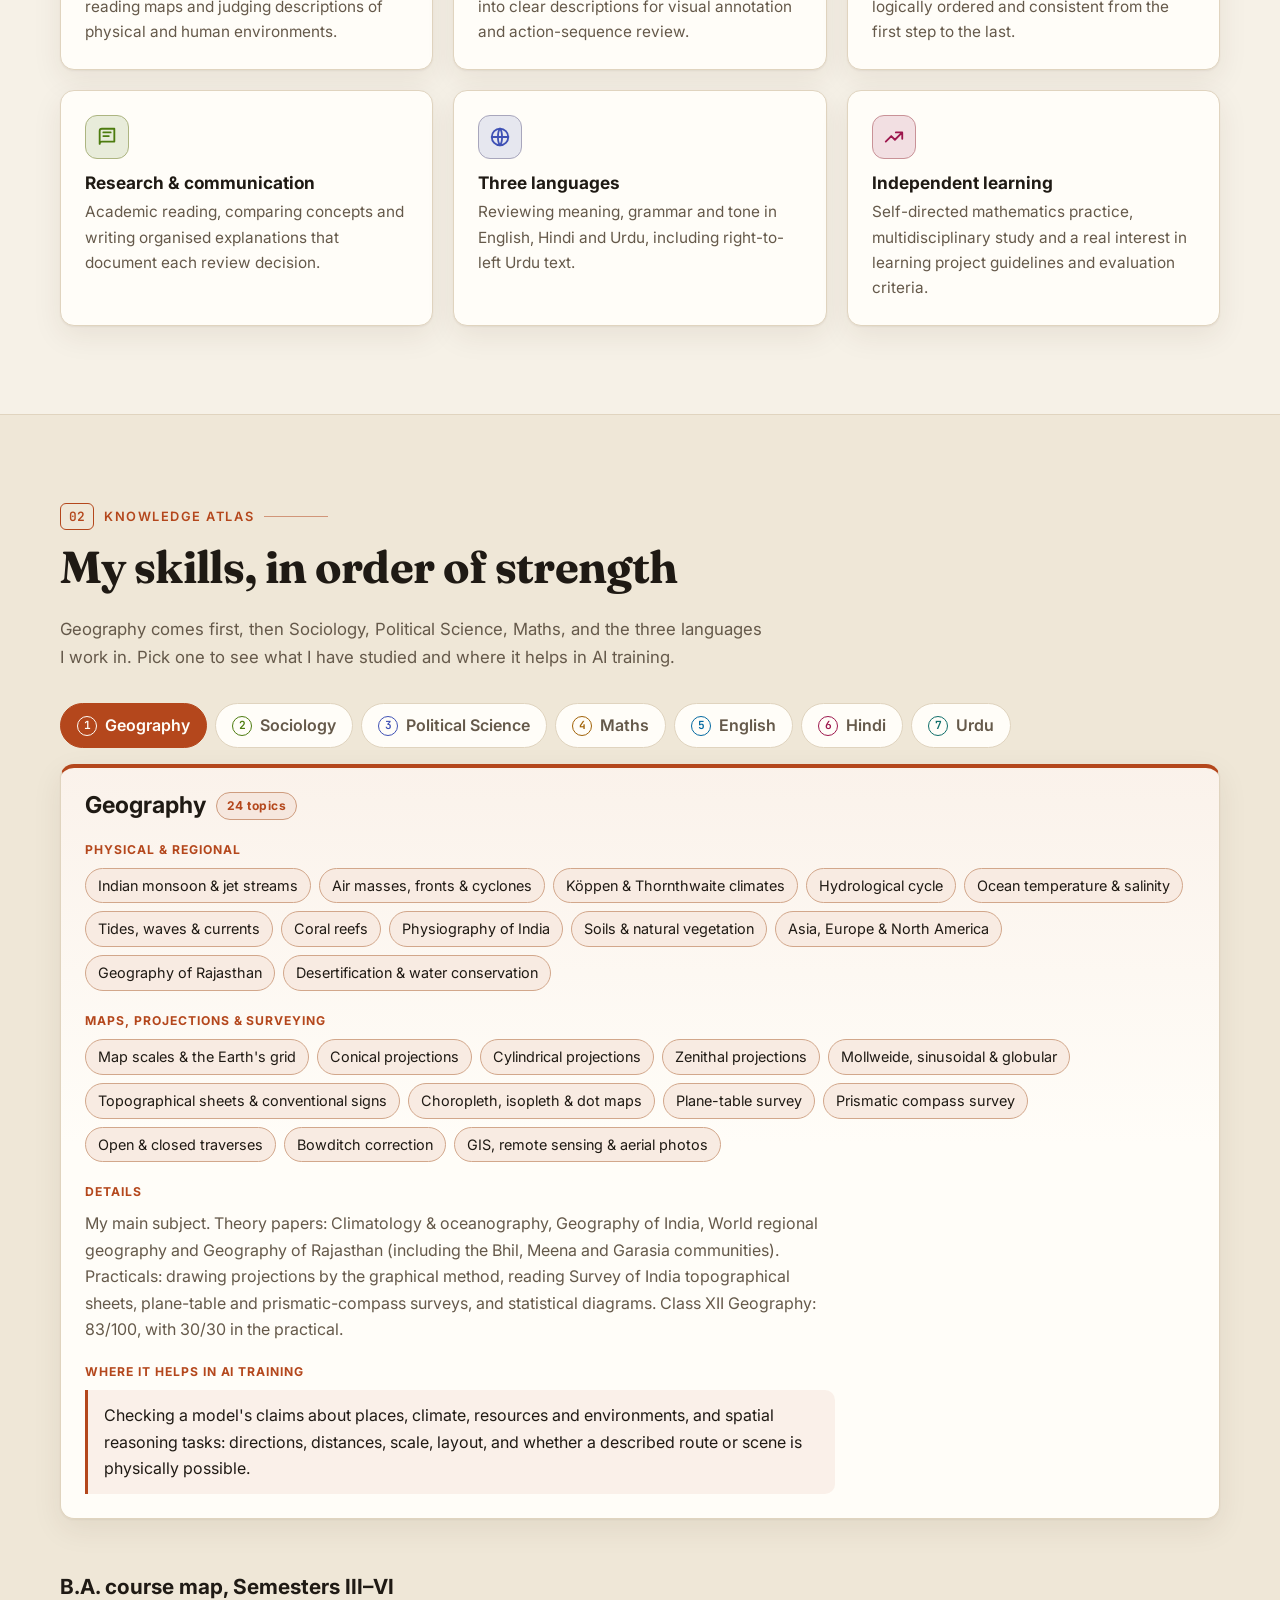
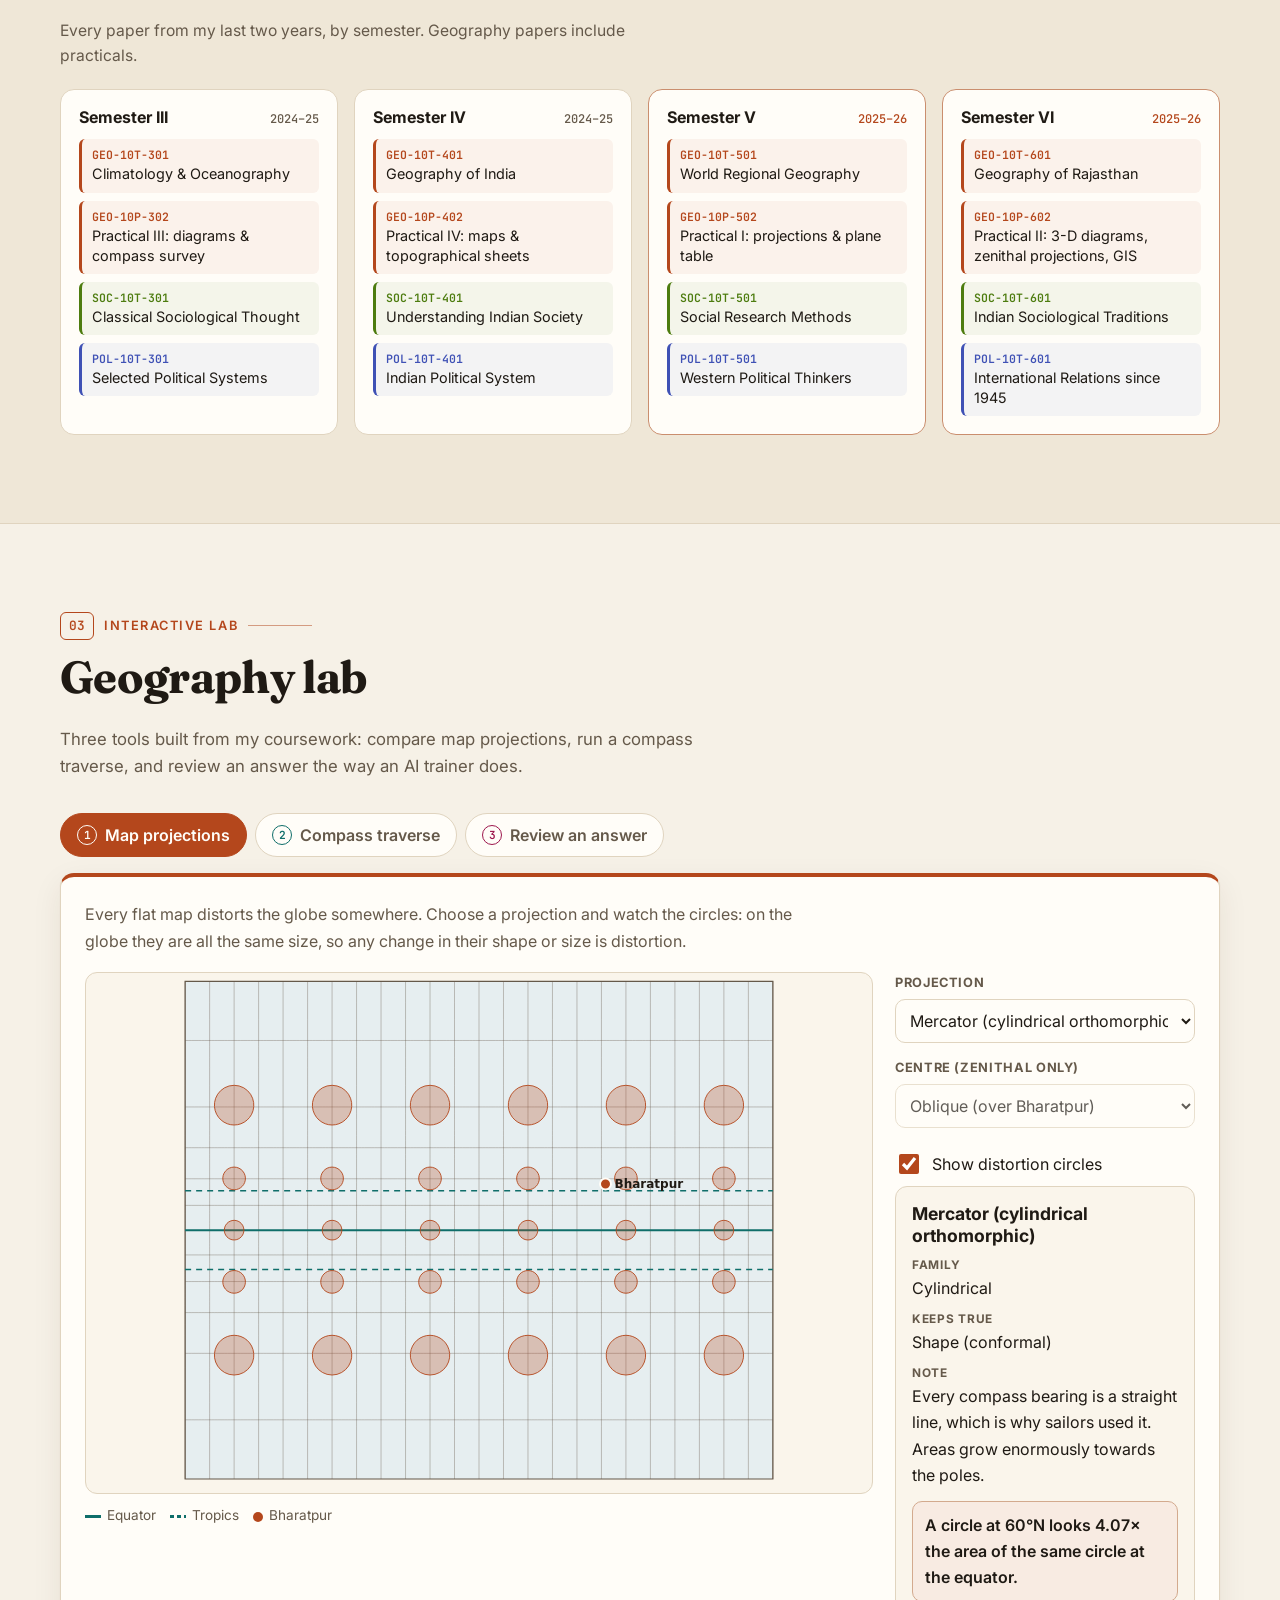
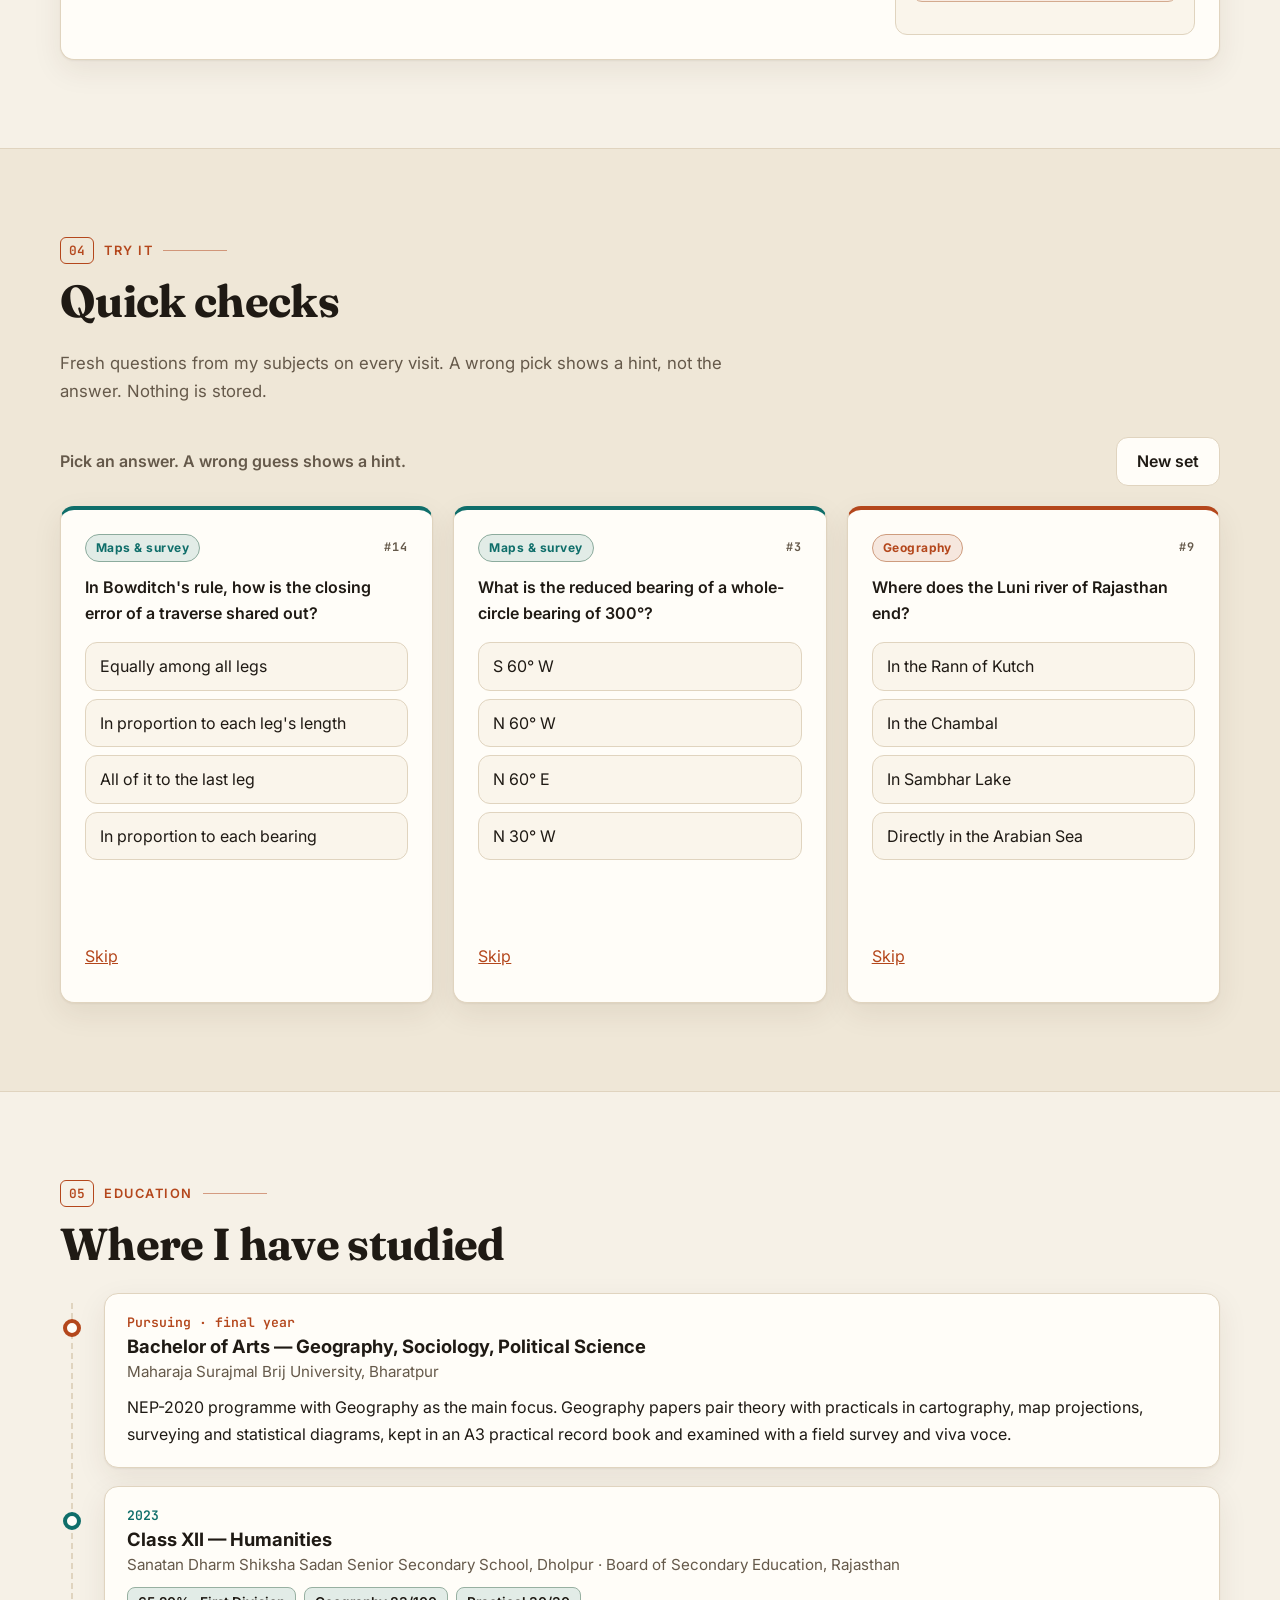
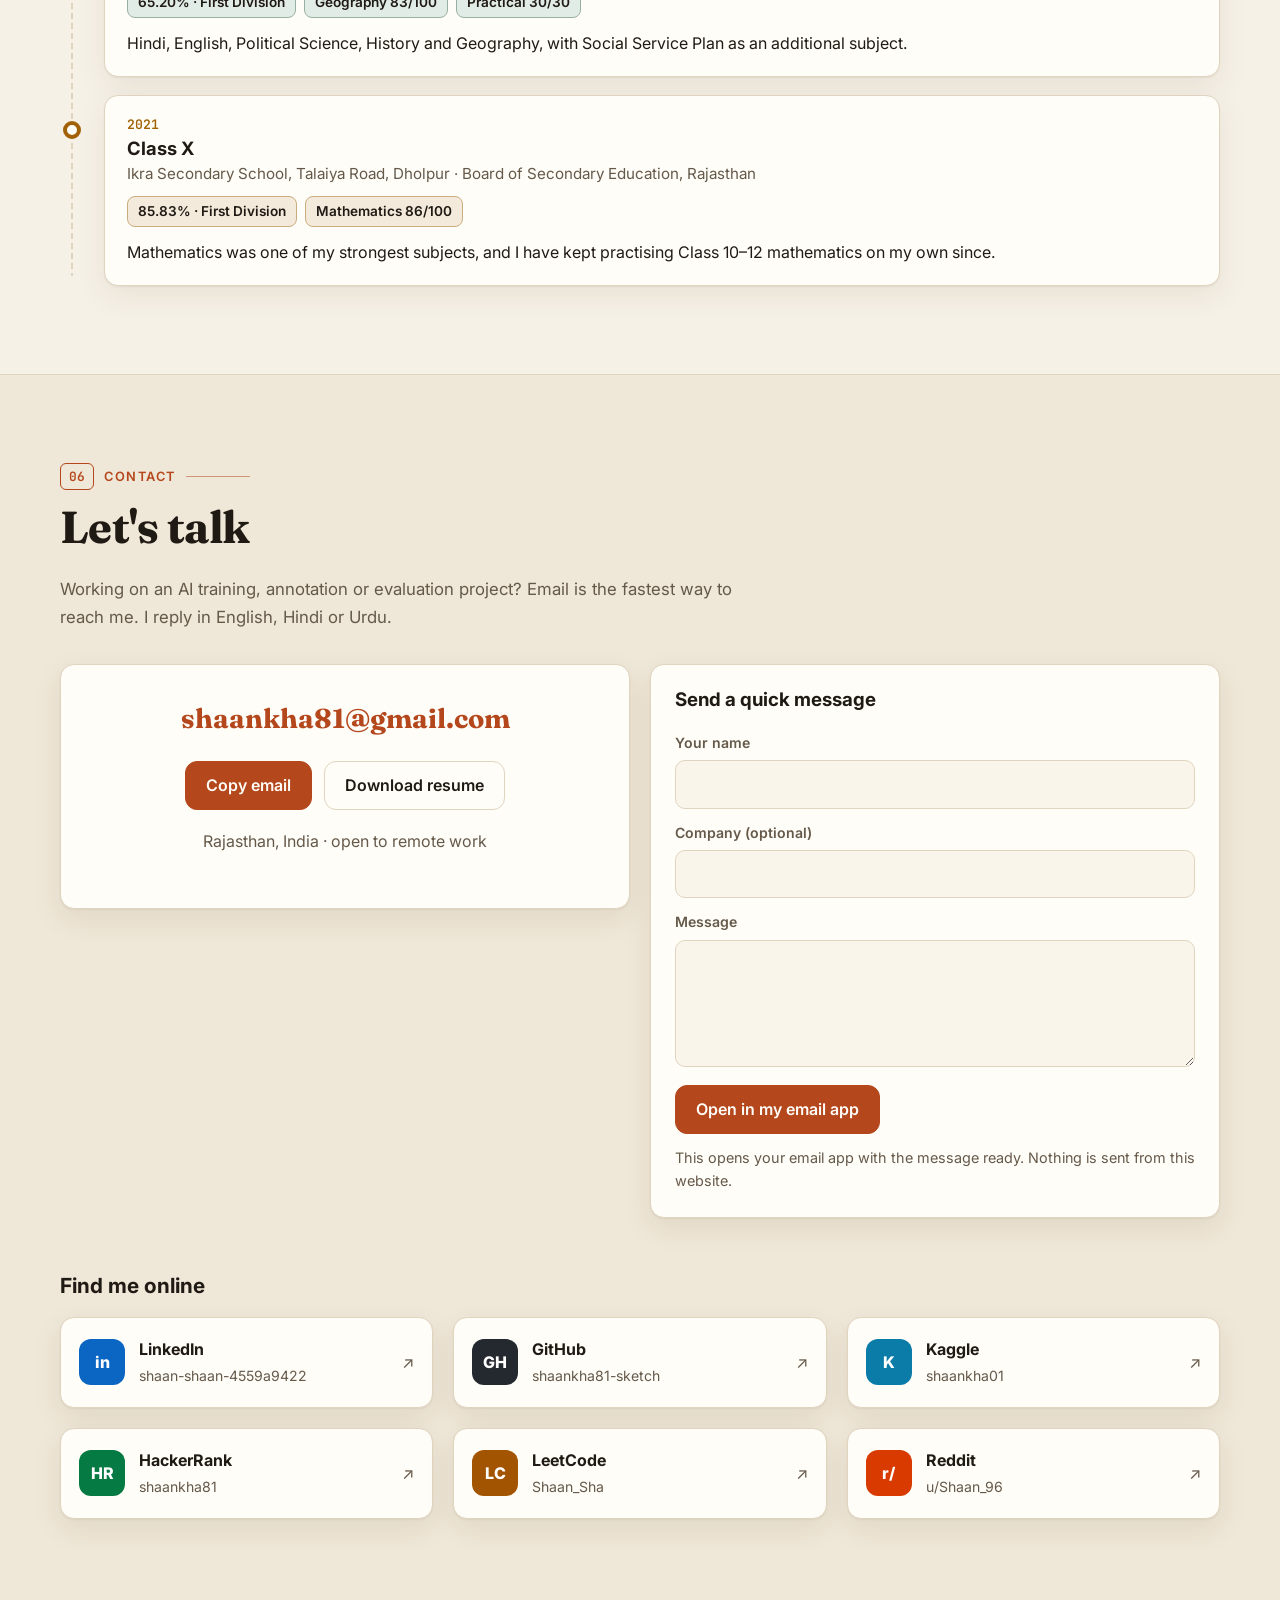
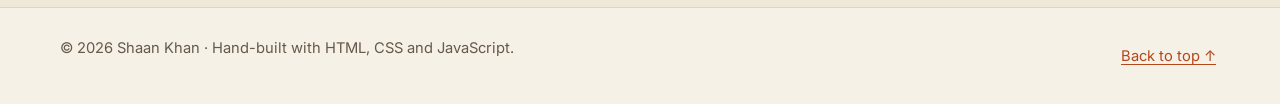
==== commit d02354d5: "Add Cloudflare Web Analytics beacon to index and 404 pages" ====
--- a/index.html
+++ b/index.html
@@ -302,5 +302,6 @@
   <script src="assets/js/main.js" defer></script>
   <script src="assets/js/quiz.js" defer></script>
   <script src="assets/js/lab.js" defer></script>
+  <!-- Cloudflare Web Analytics --><script type='module' src='https://static.cloudflareinsights.com/beacon.min.js' data-cf-beacon='{"token": "8e26333e32b24a13a9029553112d0097"}'></script><!-- End Cloudflare Web Analytics -->
 </body>
 </html>
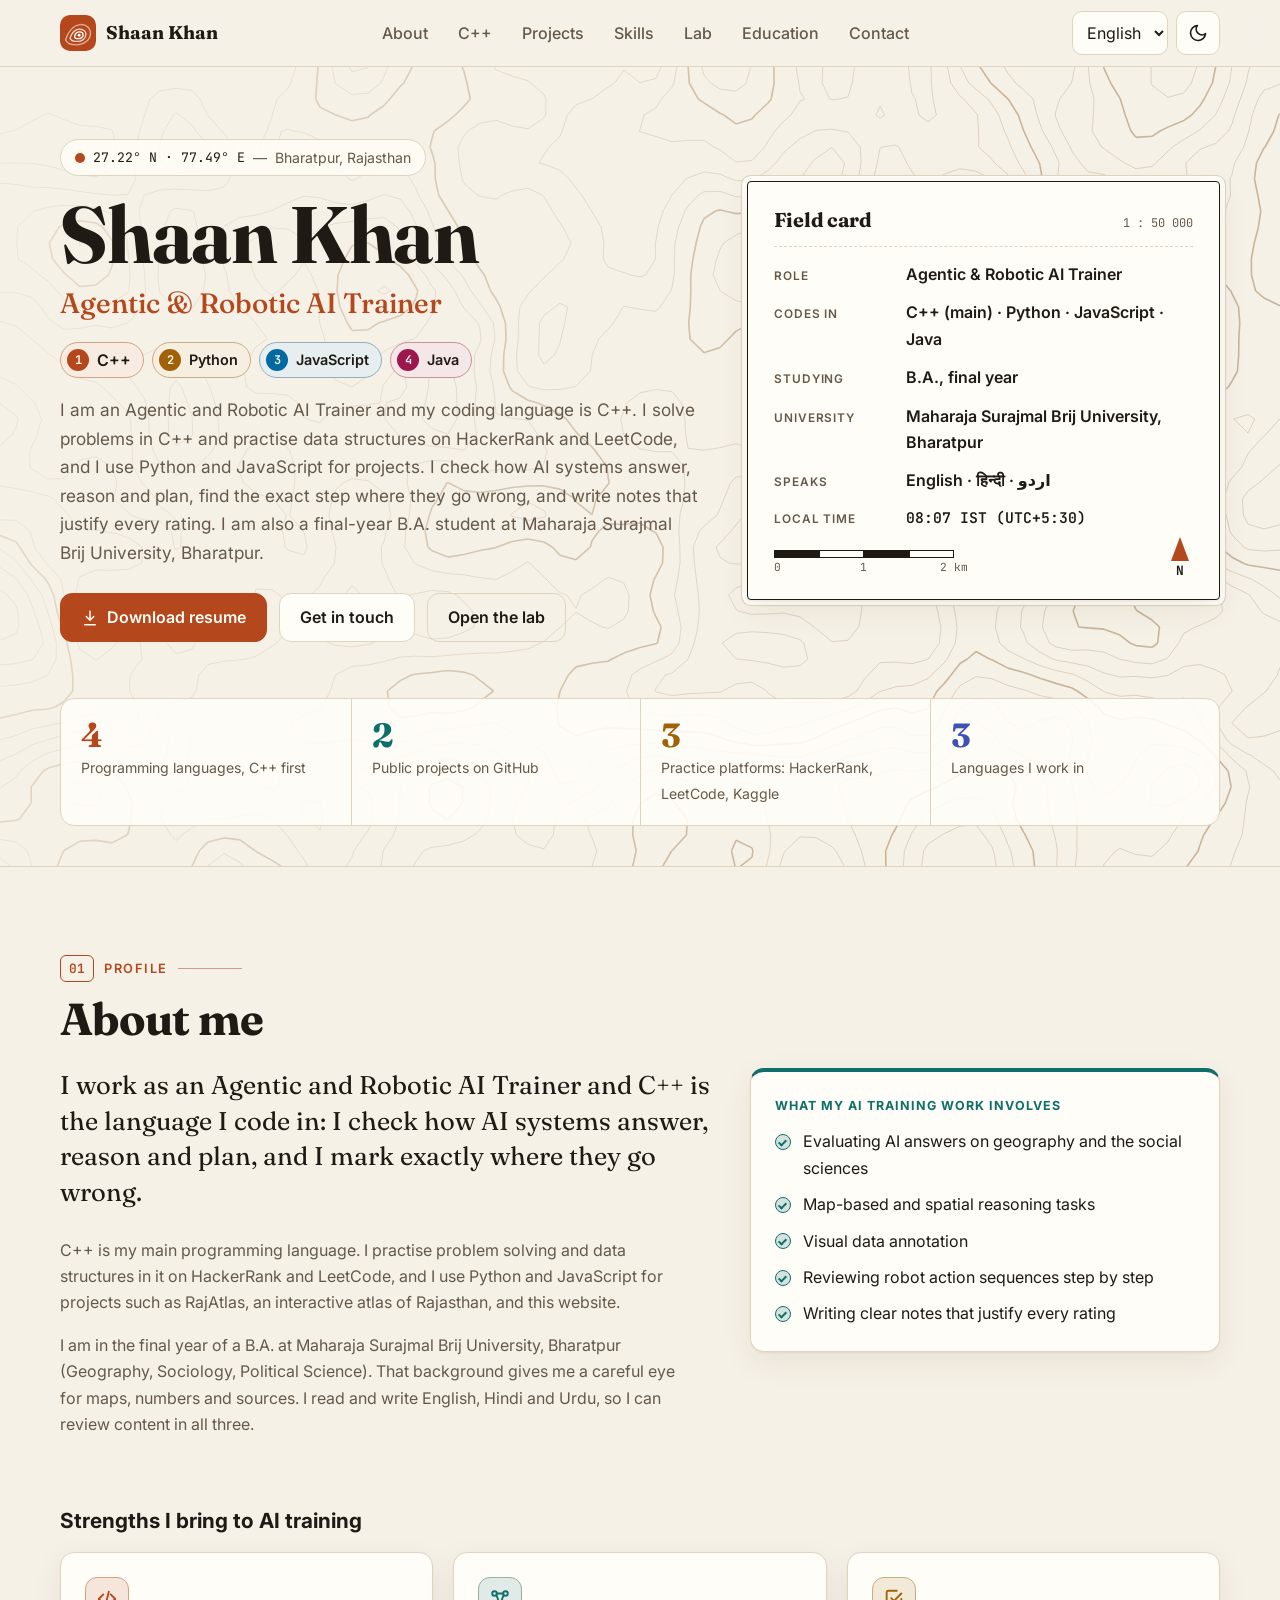
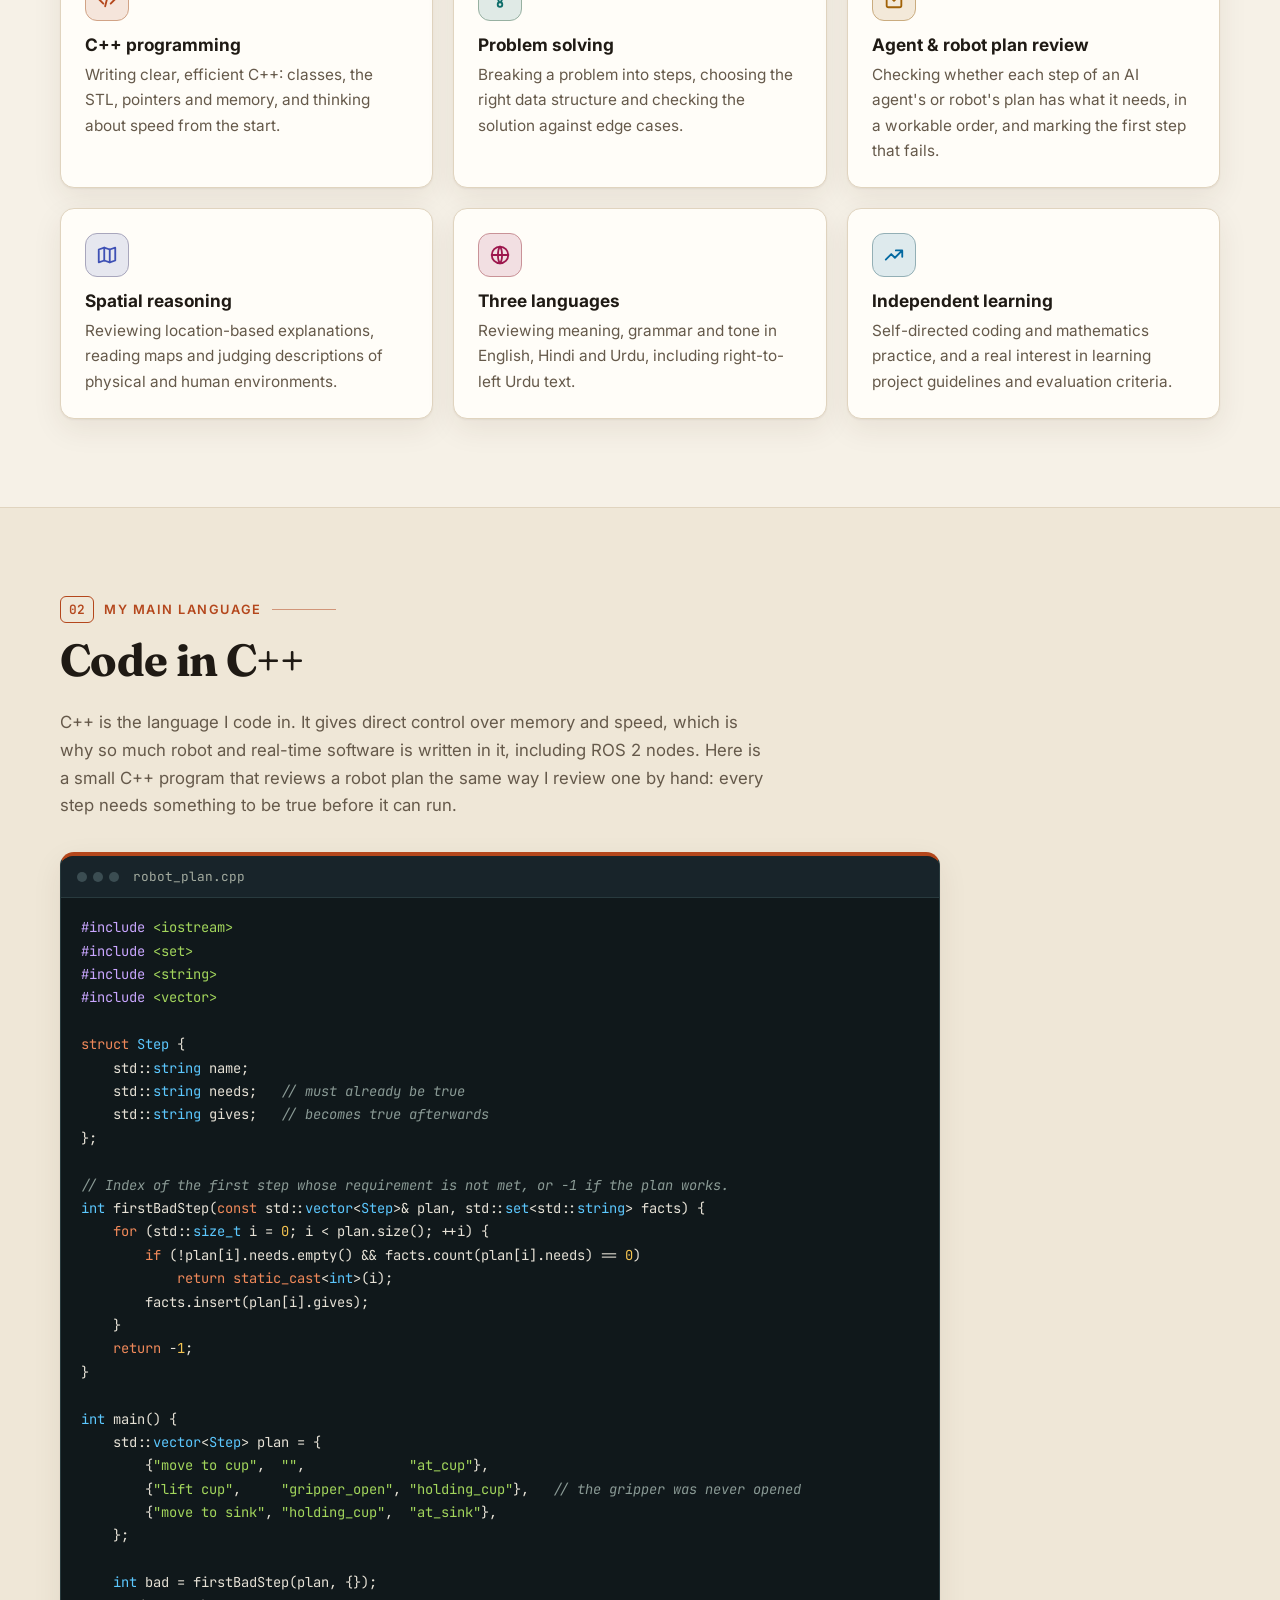
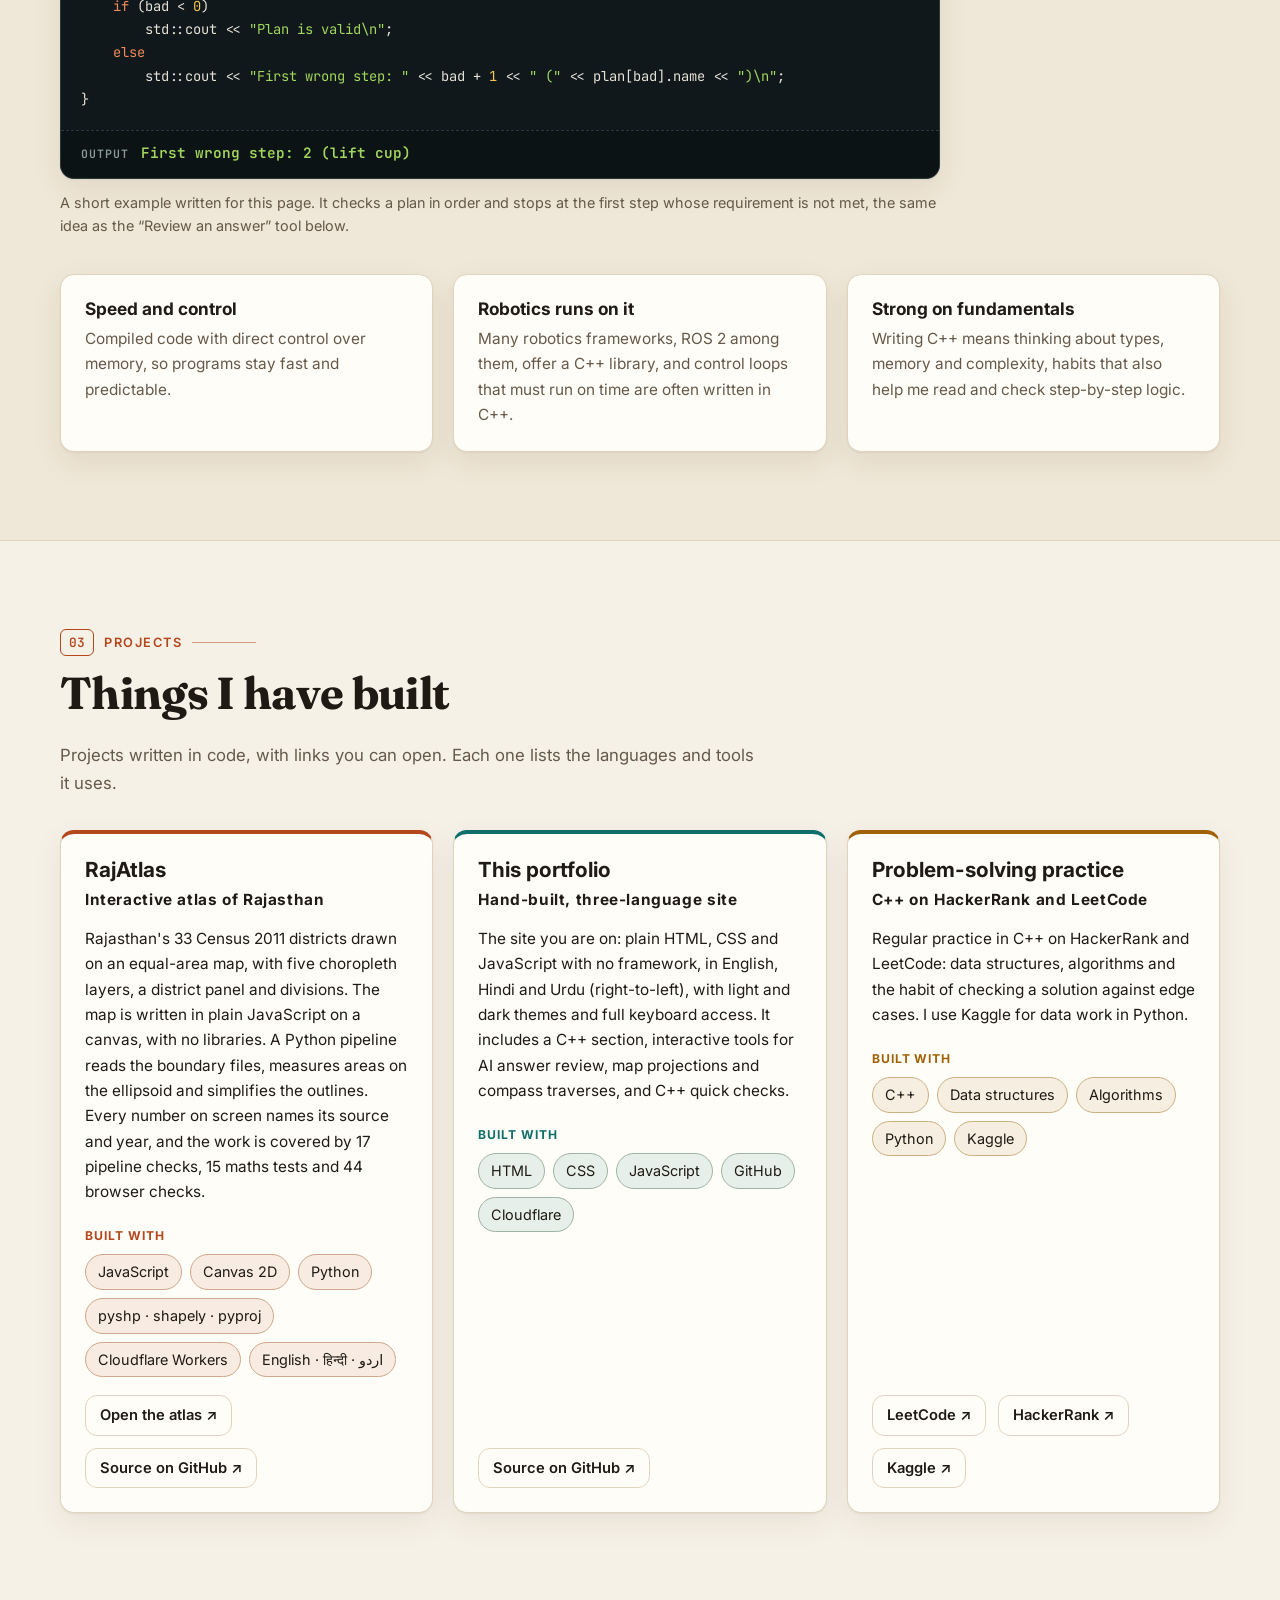
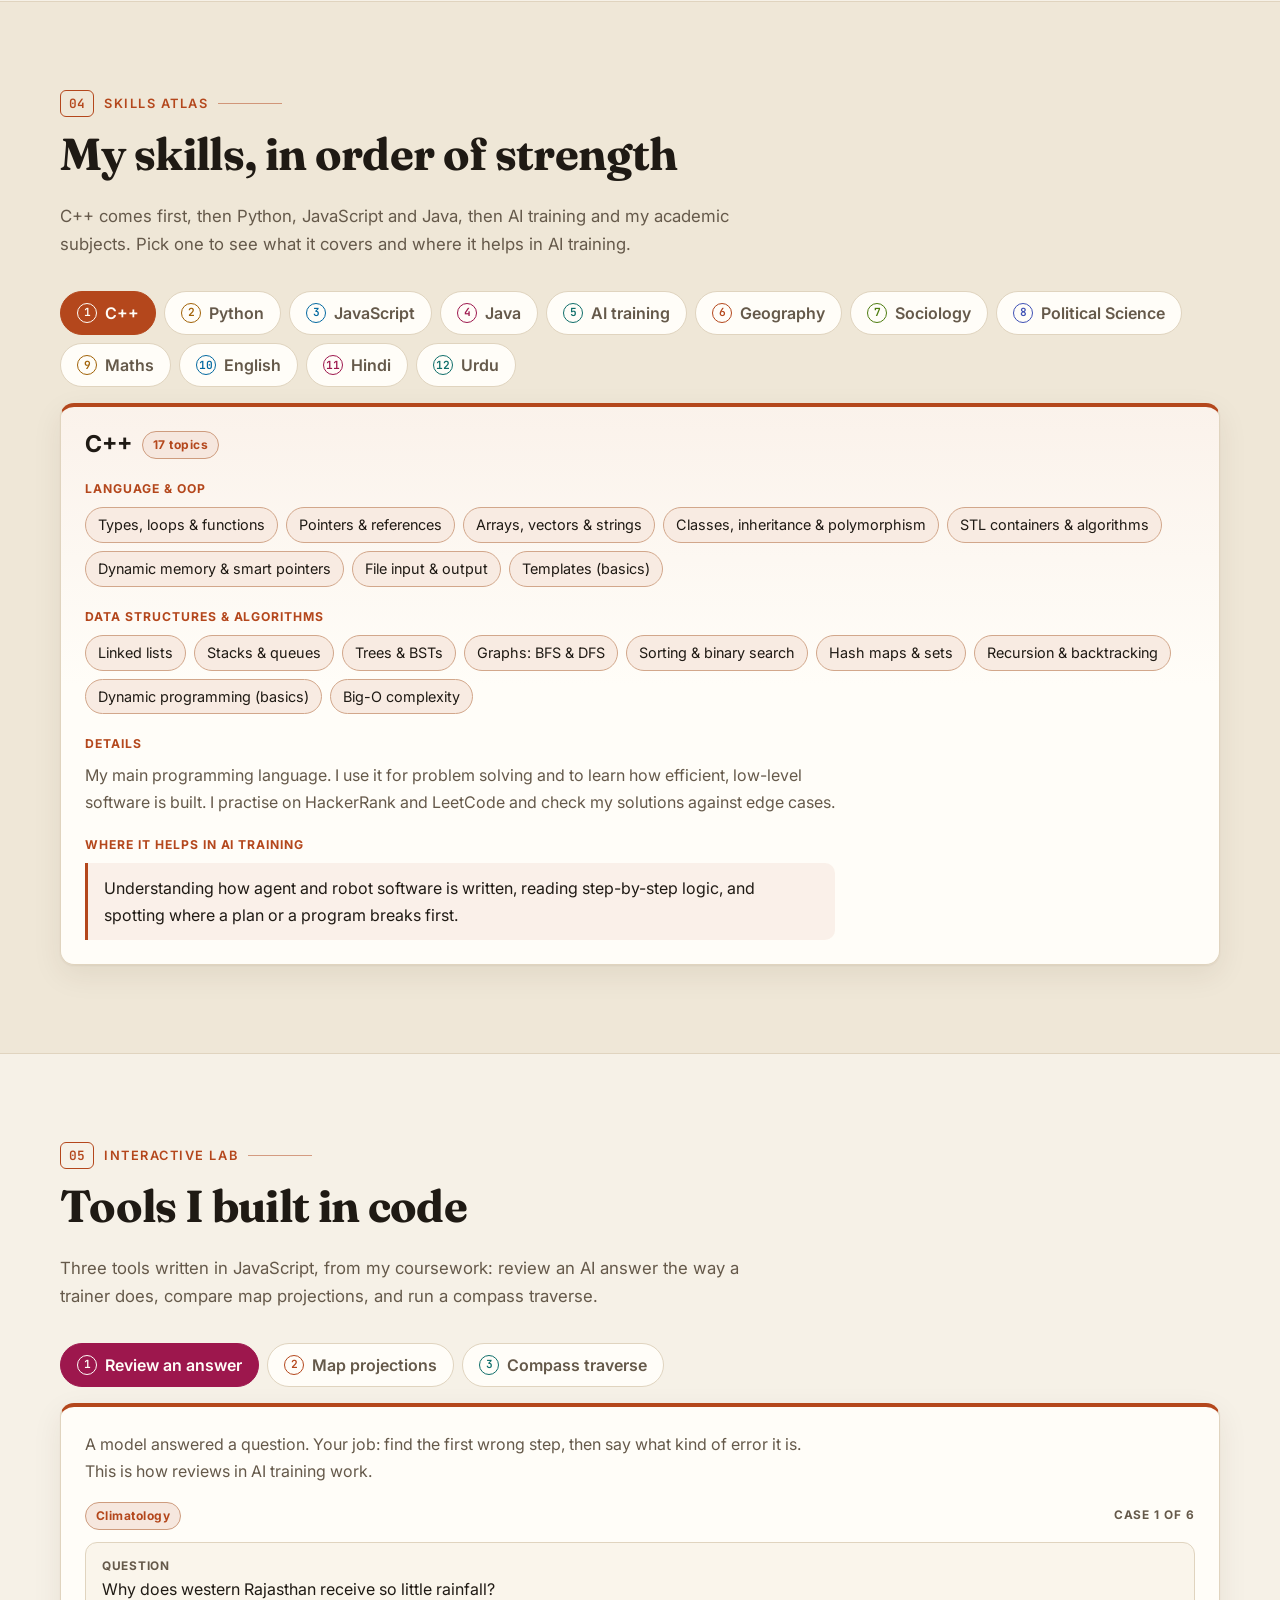
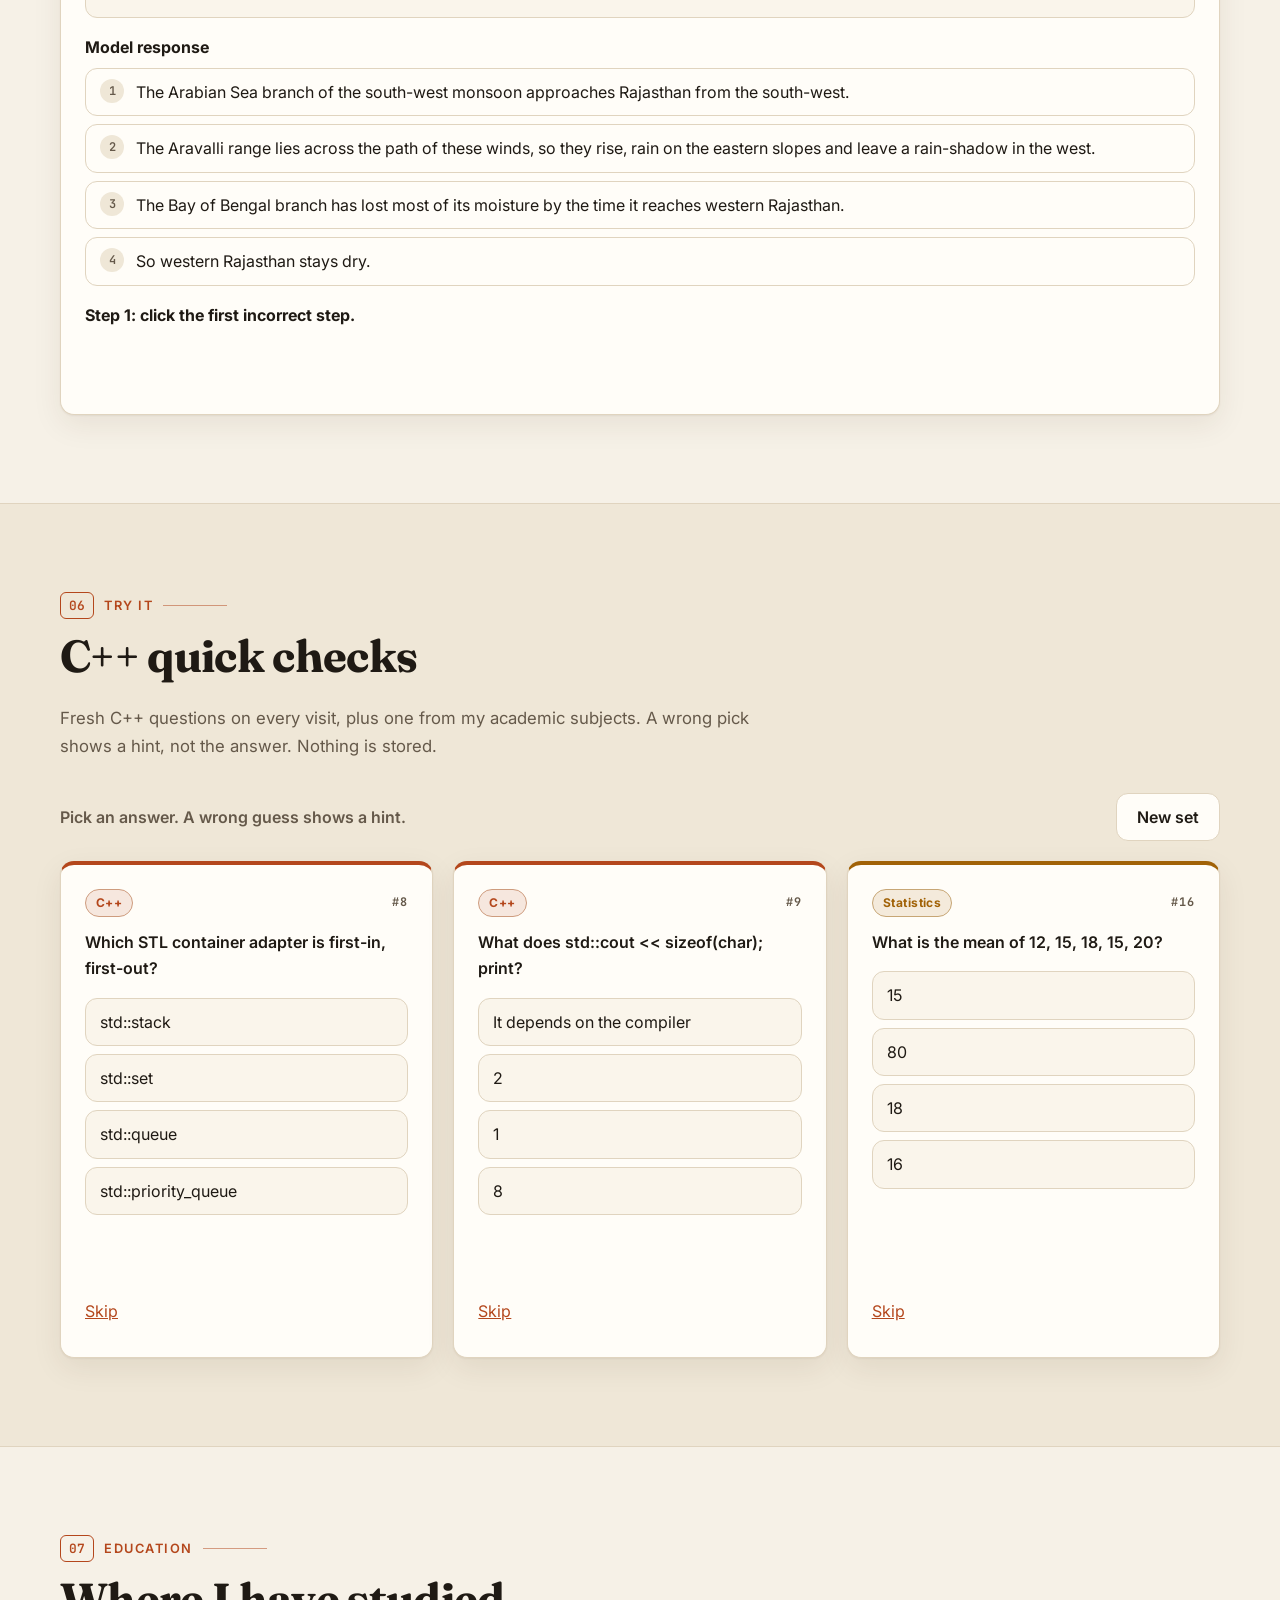
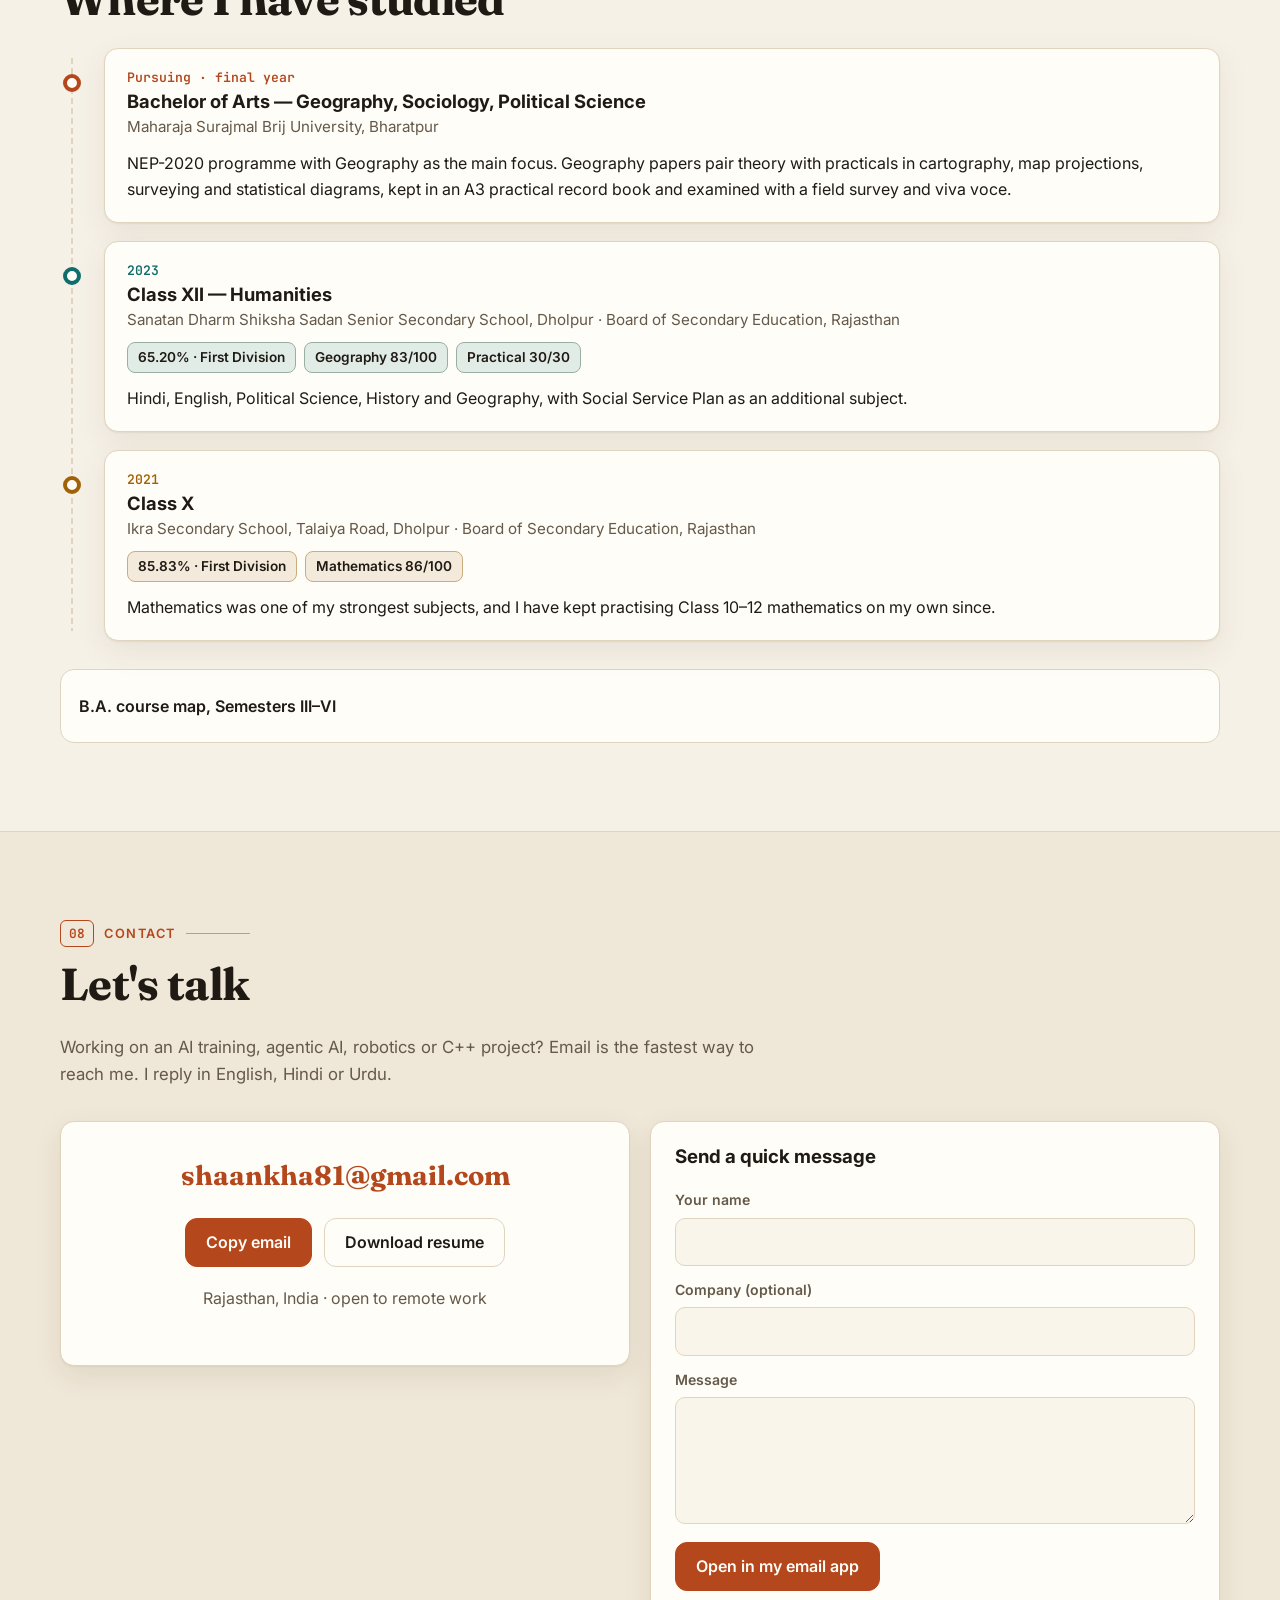
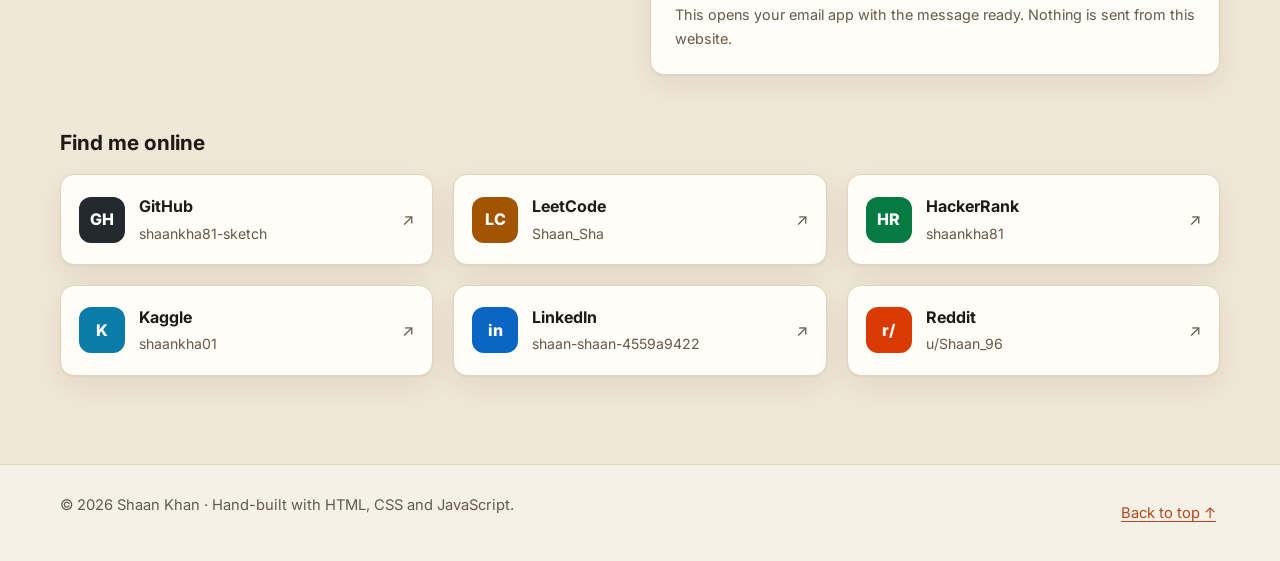
==== commit bc1c78b9: "Refocus the portfolio and resume on C++ and agentic and robotic AI training Add a C++ section with a" ====
--- a/index.html
+++ b/index.html
@@ -3,15 +3,15 @@
 <head>
   <meta charset="utf-8">
   <meta name="viewport" content="width=device-width, initial-scale=1">
-  <title>Shaan Khan | Agentic &amp; Robotic AI Trainer</title>
-  <meta name="description" content="Shaan Khan is an Agentic and Robotic AI Trainer and final-year B.A. student at Maharaja Surajmal Brij University, Bharatpur, with Geography, Sociology and Political Science. Works in English, Hindi and Urdu.">
+  <title>Shaan Khan | Agentic &amp; Robotic AI Trainer · C++ Programmer</title>
+  <meta name="description" content="Shaan Khan is an Agentic and Robotic AI Trainer who codes in C++. Projects in C++, Python and JavaScript, including RajAtlas, an interactive atlas of Rajasthan. Final-year B.A. student at Maharaja Surajmal Brij University, Bharatpur. Works in English, Hindi and Urdu.">
   <meta name="author" content="Shaan Khan">
   <meta name="theme-color" content="#f6f1e7">
   <link rel="canonical" href="https://shaan.shaankha81.workers.dev/">
   <meta property="og:type" content="website">
   <meta property="og:site_name" content="Shaan Khan">
-  <meta property="og:title" content="Shaan Khan | Agentic &amp; Robotic AI Trainer">
-  <meta property="og:description" content="Agentic and Robotic AI Trainer with a Geography focus. Sociology, Political Science, Maths, and English, Hindi and Urdu.">
+  <meta property="og:title" content="Shaan Khan | Agentic &amp; Robotic AI Trainer · C++ Programmer">
+  <meta property="og:description" content="Agentic and Robotic AI Trainer who codes in C++. Python and JavaScript projects, including RajAtlas. English, Hindi and Urdu.">
   <meta property="og:url" content="https://shaan.shaankha81.workers.dev/">
   <meta property="og:locale" content="en_IN">
   <meta property="og:image" content="https://shaan.shaankha81.workers.dev/assets/img/og-image.png">
@@ -19,8 +19,8 @@
   <meta property="og:image:height" content="630">
   <meta property="og:image:alt" content="Shaan Khan, Agentic and Robotic AI Trainer, on a topographic map background.">
   <meta name="twitter:card" content="summary_large_image">
-  <meta name="twitter:title" content="Shaan Khan | Agentic &amp; Robotic AI Trainer">
-  <meta name="twitter:description" content="Agentic and Robotic AI Trainer with a Geography focus. English, Hindi and Urdu.">
+  <meta name="twitter:title" content="Shaan Khan | Agentic &amp; Robotic AI Trainer · C++ Programmer">
+  <meta name="twitter:description" content="Agentic and Robotic AI Trainer who codes in C++. English, Hindi and Urdu.">
   <meta name="twitter:image" content="https://shaan.shaankha81.workers.dev/assets/img/og-image.png">
   <link rel="icon" href="assets/img/favicon.svg" type="image/svg+xml">
   <link rel="manifest" href="site.webmanifest">
@@ -38,7 +38,7 @@
     "email": "mailto:shaankha81@gmail.com",
     "address": { "@type": "PostalAddress", "addressRegion": "Rajasthan", "addressCountry": "IN" },
     "alumniOf": { "@type": "CollegeOrUniversity", "name": "Maharaja Surajmal Brij University, Bharatpur" },
-    "knowsAbout": ["Geography", "Cartography", "Sociology", "Political Science", "Mathematics", "Statistics", "AI training data evaluation"],
+    "knowsAbout": ["C++", "Data structures and algorithms", "Python", "JavaScript", "Java", "Agentic AI", "Robotics", "AI training data evaluation", "Geography", "Cartography"],
     "knowsLanguage": ["en", "hi", "ur"],
     "sameAs": [
       "https://www.linkedin.com/in/shaan-shaan-4559a9422/",
@@ -66,9 +66,10 @@
       </a>
       <nav id="nav" class="nav" aria-label="Primary">
         <a href="#about" data-i18n="nav.about">About</a>
+        <a href="#cpp" data-i18n="nav.cpp">C++</a>
+        <a href="#projects" data-i18n="nav.projects">Projects</a>
         <a href="#skills" data-i18n="nav.skills">Skills</a>
         <a href="#lab" data-i18n="nav.lab">Lab</a>
-        <a href="#try" data-i18n="nav.try">Try it</a>
         <a href="#education" data-i18n="nav.education">Education</a>
         <a href="#contact" data-i18n="nav.contact">Contact</a>
       </nav>
@@ -99,13 +100,13 @@
           <p class="coords"><span class="pin" aria-hidden="true"></span><span class="mono">27.22° N · 77.49° E</span><span class="sep" aria-hidden="true">—</span><span data-i18n="hero.place">Bharatpur, Rajasthan</span></p>
           <h1>Shaan Khan</h1>
           <p class="role" data-i18n="hero.role">Agentic &amp; Robotic AI Trainer</p>
-          <ul class="priority" aria-label="Main subjects">
-            <li data-k="1" data-i18n="sub.geo">Geography</li>
-            <li data-k="5" data-i18n="sub.soc">Sociology</li>
-            <li data-k="4" data-i18n="sub.pol">Political Science</li>
-            <li data-k="3" data-i18n="sub.math">Maths</li>
+          <ul class="priority" aria-label="Programming languages">
+            <li data-k="1">C++</li>
+            <li data-k="3">Python</li>
+            <li data-k="7">JavaScript</li>
+            <li data-k="6">Java</li>
           </ul>
-          <p class="lede" data-i18n="hero.summary">I am an Agentic and Robotic AI Trainer and a final-year B.A. student at Maharaja Surajmal Brij University. Geography is my strongest subject, followed by Sociology and Political Science. I read maps closely, check numbers step by step and write clear explanations — the same care I bring to reviewing and improving AI systems.</p>
+          <p class="lede" data-i18n="hero.summary">I am an Agentic and Robotic AI Trainer and my coding language is C++. I solve problems in C++ and practise data structures on HackerRank and LeetCode, and I use Python and JavaScript for projects. I check how AI systems answer, reason and plan, find the exact step where they go wrong, and write notes that justify every rating. I am also a final-year B.A. student at Maharaja Surajmal Brij University, Bharatpur.</p>
           <div class="cta">
             <a class="btn primary" href="assets/Shaan_Khan_Resume.pdf" download>
               <svg viewBox="0 0 24 24" width="18" height="18" fill="none" stroke="currentColor" stroke-width="2" stroke-linecap="round" stroke-linejoin="round" aria-hidden="true"><path d="M12 3v12M7 10l5 5 5-5M5 21h14"/></svg>
@@ -123,9 +124,10 @@
           </div>
           <dl class="fc-facts">
             <div><dt data-i18n="card.role">Role</dt><dd data-i18n="card.roleV">Agentic &amp; Robotic AI Trainer</dd></div>
+            <div><dt data-i18n="card.code">Codes in</dt><dd class="ltr" data-i18n="card.codeV">C++ (main) · Python · JavaScript · Java</dd></div>
             <div><dt data-i18n="card.study">Studying</dt><dd data-i18n="card.studyV">B.A., final year</dd></div>
             <div><dt data-i18n="card.uni">University</dt><dd data-i18n="card.uniV">Maharaja Surajmal Brij University, Bharatpur</dd></div>
-            <div><dt data-i18n="card.lang">Languages</dt><dd>English · हिन्दी · اردو</dd></div>
+            <div><dt data-i18n="card.lang">Speaks</dt><dd>English · हिन्दी · اردو</dd></div>
             <div><dt data-i18n="card.time">Local time</dt><dd id="clock" class="mono">IST (UTC+5:30)</dd></div>
           </dl>
           <div class="scalebar" aria-hidden="true">
@@ -137,11 +139,11 @@
       </div>
 
       <div class="wrap">
-        <ul class="stats" aria-label="Scores">
-          <li data-k="1"><b data-count="83" data-suffix="/100">83/100</b><span data-i18n="stat.geo">Geography, Class XII</span></li>
-          <li data-k="2"><b data-count="30" data-suffix="/30">30/30</b><span data-i18n="stat.prac">Geography practical</span></li>
-          <li data-k="3"><b data-count="86" data-suffix="/100">86/100</b><span data-i18n="stat.maths">Mathematics, Class X</span></li>
-          <li data-k="4"><b data-count="85.83" data-dec="2" data-suffix="%">85.83%</b><span data-i18n="stat.x">Class X overall</span></li>
+        <ul class="stats" aria-label="At a glance">
+          <li data-k="1"><b data-count="4">4</b><span data-i18n="stat.langs">Programming languages, C++ first</span></li>
+          <li data-k="2"><b data-count="2">2</b><span data-i18n="stat.projects">Public projects on GitHub</span></li>
+          <li data-k="3"><b data-count="3">3</b><span data-i18n="stat.platforms">Practice platforms: HackerRank, LeetCode, Kaggle</span></li>
+          <li data-k="4"><b data-count="3">3</b><span data-i18n="stat.human">Languages I work in</span></li>
         </ul>
       </div>
     </section>
@@ -153,9 +155,9 @@
         <h2 data-i18n="about.title">About me</h2>
         <div class="about-grid">
           <div class="about-text">
-            <p class="big" data-i18n="about.lead">I work as an Agentic and Robotic AI Trainer: I check how AI systems answer, reason and plan, and I mark exactly where they go wrong.</p>
-            <p data-i18n="about.p1">I am in the final year of a B.A. at Maharaja Surajmal Brij University, Bharatpur. Geography is my main subject — climate, oceans, regions, map projections, surveying and statistics. Sociology and Political Science add an understanding of society, institutions and research methods.</p>
-            <p data-i18n="about.p2">Alongside college I practise Class 10–12 mathematics on my own, checking every step and every answer. I read and write English, Hindi and Urdu, so I can review content in all three.</p>
+            <p class="big" data-i18n="about.lead">I work as an Agentic and Robotic AI Trainer and C++ is the language I code in: I check how AI systems answer, reason and plan, and I mark exactly where they go wrong.</p>
+            <p data-i18n="about.p1">C++ is my main programming language. I practise problem solving and data structures in it on HackerRank and LeetCode, and I use Python and JavaScript for projects such as RajAtlas, an interactive atlas of Rajasthan, and this website.</p>
+            <p data-i18n="about.p2">I am in the final year of a B.A. at Maharaja Surajmal Brij University, Bharatpur (Geography, Sociology, Political Science). That background gives me a careful eye for maps, numbers and sources. I read and write English, Hindi and Urdu, so I can review content in all three.</p>
           </div>
           <article class="card work" data-k="2">
             <p class="tag" data-i18n="work.tag">What my AI training work involves</p>
@@ -172,60 +174,130 @@
         <h3 class="sub" data-i18n="about.strTitle">Strengths I bring to AI training</h3>
         <div class="grid three">
           <article class="card pillar reveal" data-k="1">
-            <span class="p-icon" aria-hidden="true"><svg viewBox="0 0 24 24" width="22" height="22" fill="none" stroke="currentColor" stroke-width="2" stroke-linecap="round" stroke-linejoin="round"><path d="M9 4L3 6v14l6-2 6 2 6-2V4l-6 2-6-2z"/><path d="M9 4v14M15 6v14"/></svg></span>
-            <h4 data-i18n="s1.t">Spatial reasoning</h4>
-            <p data-i18n="s1.d">Reviewing location-based explanations, reading maps and judging descriptions of physical and human environments.</p>
+            <span class="p-icon" aria-hidden="true"><svg viewBox="0 0 24 24" width="22" height="22" fill="none" stroke="currentColor" stroke-width="2" stroke-linecap="round" stroke-linejoin="round"><path d="M8 7l-5 5 5 5M16 7l5 5-5 5M14 4l-4 16"/></svg></span>
+            <h4 data-i18n="s1.t">C++ programming</h4>
+            <p data-i18n="s1.d">Writing clear, efficient C++: classes, the STL, pointers and memory, and thinking about speed from the start.</p>
           </article>
           <article class="card pillar reveal" data-k="2">
-            <span class="p-icon" aria-hidden="true"><svg viewBox="0 0 24 24" width="22" height="22" fill="none" stroke="currentColor" stroke-width="2" stroke-linecap="round" stroke-linejoin="round"><path d="M2 12s3.5-7 10-7 10 7 10 7-3.5 7-10 7S2 12 2 12z"/><circle cx="12" cy="12" r="3"/></svg></span>
-            <h4 data-i18n="s2.t">Observation &amp; description</h4>
-            <p data-i18n="s2.d">Spotting visible details and organising them into clear descriptions for visual annotation and action-sequence review.</p>
+            <span class="p-icon" aria-hidden="true"><svg viewBox="0 0 24 24" width="22" height="22" fill="none" stroke="currentColor" stroke-width="2" stroke-linecap="round" stroke-linejoin="round"><circle cx="6" cy="6" r="2.5"/><circle cx="18" cy="6" r="2.5"/><circle cx="12" cy="18" r="2.5"/><path d="M8 7.5l3 8M16 7.5l-3 8M8.5 6h7"/></svg></span>
+            <h4 data-i18n="s2.t">Problem solving</h4>
+            <p data-i18n="s2.d">Breaking a problem into steps, choosing the right data structure and checking the solution against edge cases.</p>
           </article>
           <article class="card pillar reveal" data-k="3">
             <span class="p-icon" aria-hidden="true"><svg viewBox="0 0 24 24" width="22" height="22" fill="none" stroke="currentColor" stroke-width="2" stroke-linecap="round" stroke-linejoin="round"><path d="M9 11l3 3 8-8"/><path d="M20 12v7a2 2 0 0 1-2 2H6a2 2 0 0 1-2-2V5a2 2 0 0 1 2-2h9"/></svg></span>
-            <h4 data-i18n="s3.t">Analytical review</h4>
-            <p data-i18n="s3.d">Checking whether an explanation is correct, logically ordered and consistent from the first step to the last.</p>
-          </article>
-          <article class="card pillar reveal" data-k="5">
-            <span class="p-icon" aria-hidden="true"><svg viewBox="0 0 24 24" width="22" height="22" fill="none" stroke="currentColor" stroke-width="2" stroke-linecap="round" stroke-linejoin="round"><path d="M4 19.5A2.5 2.5 0 0 1 6.5 17H20V3H6.5A2.5 2.5 0 0 0 4 5.5z"/><path d="M8 7h8M8 11h6"/></svg></span>
-            <h4 data-i18n="s4.t">Research &amp; communication</h4>
-            <p data-i18n="s4.d">Academic reading, comparing concepts and writing organised explanations that document each review decision.</p>
+            <h4 data-i18n="s3.t">Agent &amp; robot plan review</h4>
+            <p data-i18n="s3.d">Checking whether each step of an AI agent's or robot's plan has what it needs, in a workable order, and marking the first step that fails.</p>
           </article>
           <article class="card pillar reveal" data-k="4">
+            <span class="p-icon" aria-hidden="true"><svg viewBox="0 0 24 24" width="22" height="22" fill="none" stroke="currentColor" stroke-width="2" stroke-linecap="round" stroke-linejoin="round"><path d="M9 4L3 6v14l6-2 6 2 6-2V4l-6 2-6-2z"/><path d="M9 4v14M15 6v14"/></svg></span>
+            <h4 data-i18n="s4.t">Spatial reasoning</h4>
+            <p data-i18n="s4.d">Reviewing location-based explanations, reading maps and judging descriptions of physical and human environments.</p>
+          </article>
+          <article class="card pillar reveal" data-k="6">
             <span class="p-icon" aria-hidden="true"><svg viewBox="0 0 24 24" width="22" height="22" fill="none" stroke="currentColor" stroke-width="2" stroke-linecap="round" stroke-linejoin="round"><circle cx="12" cy="12" r="9"/><path d="M3 12h18M12 3c3 3.5 3 14.5 0 18M12 3c-3 3.5-3 14.5 0 18"/></svg></span>
             <h4 data-i18n="s5.t">Three languages</h4>
             <p data-i18n="s5.d">Reviewing meaning, grammar and tone in English, Hindi and Urdu, including right-to-left Urdu text.</p>
           </article>
-          <article class="card pillar reveal" data-k="6">
+          <article class="card pillar reveal" data-k="7">
             <span class="p-icon" aria-hidden="true"><svg viewBox="0 0 24 24" width="22" height="22" fill="none" stroke="currentColor" stroke-width="2" stroke-linecap="round" stroke-linejoin="round"><path d="M3 17l6-6 4 4 8-8M14 7h7v7"/></svg></span>
             <h4 data-i18n="s6.t">Independent learning</h4>
-            <p data-i18n="s6.d">Self-directed mathematics practice, multidisciplinary study and a real interest in learning project guidelines and evaluation criteria.</p>
-          </article>
-        </div>
+            <p data-i18n="s6.d">Self-directed coding and mathematics practice, and a real interest in learning project guidelines and evaluation criteria.</p>
+          </article>
+        </div>
+      </div>
+    </section>
+
+    <!-- C++ -->
+    <section id="cpp" class="section alt">
+      <div class="wrap">
+        <p class="kicker"><span class="mono">02</span><span data-i18n="cpp.kicker">My main language</span></p>
+        <h2 data-i18n="cpp.title">Code in C++</h2>
+        <p class="section-lead" data-i18n="cpp.lead">C++ is the language I code in. It gives direct control over memory and speed, which is why so much robot and real-time software is written in it, including ROS 2 nodes. Here is a small C++ program that reviews a robot plan the same way I review one by hand: every step needs something to be true before it can run.</p>
+
+        <figure class="codewin" data-k="1">
+          <div class="codewin-bar" aria-hidden="true"><span class="dots"><i></i><i></i><i></i></span><span class="mono">robot_plan.cpp</span></div>
+          <pre tabindex="0" aria-label="C++ example: robot_plan.cpp"><code><span class="tk-p">#include</span> <span class="tk-s">&lt;iostream&gt;</span>
+<span class="tk-p">#include</span> <span class="tk-s">&lt;set&gt;</span>
+<span class="tk-p">#include</span> <span class="tk-s">&lt;string&gt;</span>
+<span class="tk-p">#include</span> <span class="tk-s">&lt;vector&gt;</span>
+
+<span class="tk-k">struct</span> <span class="tk-t">Step</span> {
+    std::<span class="tk-t">string</span> name;
+    std::<span class="tk-t">string</span> needs;   <span class="tk-c">// must already be true</span>
+    std::<span class="tk-t">string</span> gives;   <span class="tk-c">// becomes true afterwards</span>
+};
+
+<span class="tk-c">// Index of the first step whose requirement is not met, or -1 if the plan works.</span>
+<span class="tk-t">int</span> firstBadStep(<span class="tk-k">const</span> std::<span class="tk-t">vector</span>&lt;<span class="tk-t">Step</span>&gt;&amp; plan, std::<span class="tk-t">set</span>&lt;std::<span class="tk-t">string</span>&gt; facts) {
+    <span class="tk-k">for</span> (std::<span class="tk-t">size_t</span> i = <span class="tk-n">0</span>; i &lt; plan.size(); ++i) {
+        <span class="tk-k">if</span> (!plan[i].needs.empty() &amp;&amp; facts.count(plan[i].needs) == <span class="tk-n">0</span>)
+            <span class="tk-k">return</span> <span class="tk-k">static_cast</span>&lt;<span class="tk-t">int</span>&gt;(i);
+        facts.insert(plan[i].gives);
+    }
+    <span class="tk-k">return</span> -<span class="tk-n">1</span>;
+}
+
+<span class="tk-t">int</span> main() {
+    std::<span class="tk-t">vector</span>&lt;<span class="tk-t">Step</span>&gt; plan = {
+        {<span class="tk-s">"move to cup"</span>,  <span class="tk-s">""</span>,             <span class="tk-s">"at_cup"</span>},
+        {<span class="tk-s">"lift cup"</span>,     <span class="tk-s">"gripper_open"</span>, <span class="tk-s">"holding_cup"</span>},   <span class="tk-c">// the gripper was never opened</span>
+        {<span class="tk-s">"move to sink"</span>, <span class="tk-s">"holding_cup"</span>,  <span class="tk-s">"at_sink"</span>},
+    };
+
+    <span class="tk-t">int</span> bad = firstBadStep(plan, {});
+    <span class="tk-k">if</span> (bad &lt; <span class="tk-n">0</span>)
+        std::cout &lt;&lt; <span class="tk-s">"Plan is valid\n"</span>;
+    <span class="tk-k">else</span>
+        std::cout &lt;&lt; <span class="tk-s">"First wrong step: "</span> &lt;&lt; bad + <span class="tk-n">1</span> &lt;&lt; <span class="tk-s">" ("</span> &lt;&lt; plan[bad].name &lt;&lt; <span class="tk-s">")\n"</span>;
+}</code></pre>
+          <div class="codeout"><span class="out-label" data-i18n="cpp.out">Output</span><samp>First wrong step: 2 (lift cup)</samp></div>
+        </figure>
+        <p class="muted small cpp-note" data-i18n="cpp.note">A short example written for this page. It checks a plan in order and stops at the first step whose requirement is not met, the same idea as the “Review an answer” tool below.</p>
+
+        <div class="grid three cpp-why">
+          <article class="card pillar reveal" data-k="1">
+            <h4 data-i18n="cpp.w1.t">Speed and control</h4>
+            <p data-i18n="cpp.w1.d">Compiled code with direct control over memory, so programs stay fast and predictable.</p>
+          </article>
+          <article class="card pillar reveal" data-k="2">
+            <h4 data-i18n="cpp.w2.t">Robotics runs on it</h4>
+            <p data-i18n="cpp.w2.d">Many robotics frameworks, ROS 2 among them, offer a C++ library, and control loops that must run on time are often written in C++.</p>
+          </article>
+          <article class="card pillar reveal" data-k="3">
+            <h4 data-i18n="cpp.w3.t">Strong on fundamentals</h4>
+            <p data-i18n="cpp.w3.d">Writing C++ means thinking about types, memory and complexity, habits that also help me read and check step-by-step logic.</p>
+          </article>
+        </div>
+      </div>
+    </section>
+
+    <!-- PROJECTS -->
+    <section id="projects" class="section">
+      <div class="wrap">
+        <p class="kicker"><span class="mono">03</span><span data-i18n="projects.kicker">Projects</span></p>
+        <h2 data-i18n="projects.title">Things I have built</h2>
+        <p class="section-lead" data-i18n="projects.lead">Projects written in code, with links you can open. Each one lists the languages and tools it uses.</p>
+        <div class="grid three" id="project-grid"></div>
       </div>
     </section>
 
     <!-- SKILLS / ATLAS -->
     <section id="skills" class="section alt">
       <div class="wrap">
-        <p class="kicker"><span class="mono">02</span><span data-i18n="skills.kicker">Knowledge atlas</span></p>
+        <p class="kicker"><span class="mono">04</span><span data-i18n="skills.kicker">Skills atlas</span></p>
         <h2 data-i18n="skills.title">My skills, in order of strength</h2>
-        <p class="section-lead" data-i18n="skills.lead">Geography comes first, then Sociology, Political Science, Maths, and the three languages I work in. Pick one to see what I have studied and where it helps in AI training.</p>
+        <p class="section-lead" data-i18n="skills.lead">C++ comes first, then Python, JavaScript and Java, then AI training and my academic subjects. Pick one to see what it covers and where it helps in AI training.</p>
         <div class="tabs" role="tablist" aria-label="Skills" id="atlas-tabs"></div>
         <div id="atlas-panel" class="card panel" role="tabpanel" tabindex="0"></div>
-
-        <h3 class="sub" data-i18n="skills.mapTitle">B.A. course map, Semesters III–VI</h3>
-        <p class="section-lead small" data-i18n="skills.mapLead">Every paper from my last two years, by semester. Geography papers include practicals.</p>
-        <div class="course-map" id="course-map"></div>
       </div>
     </section>
 
     <!-- LAB -->
     <section id="lab" class="section">
       <div class="wrap">
-        <p class="kicker"><span class="mono">03</span><span data-i18n="lab.kicker">Interactive lab</span></p>
-        <h2 data-i18n="lab.title">Geography lab</h2>
-        <p class="section-lead" data-i18n="lab.lead">Three tools built from my coursework: compare map projections, run a compass traverse, and review an answer the way an AI trainer does.</p>
+        <p class="kicker"><span class="mono">05</span><span data-i18n="lab.kicker">Interactive lab</span></p>
+        <h2 data-i18n="lab.title">Tools I built in code</h2>
+        <p class="section-lead" data-i18n="lab.lead">Three tools written in JavaScript, from my coursework: review an AI answer the way a trainer does, compare map projections, and run a compass traverse.</p>
         <div class="tabs" role="tablist" aria-label="Lab tools" id="lab-tabs"></div>
         <div id="lab-panels"></div>
       </div>
@@ -234,9 +306,9 @@
     <!-- TRY IT -->
     <section id="try" class="section alt">
       <div class="wrap">
-        <p class="kicker"><span class="mono">04</span><span data-i18n="try.kicker">Try it</span></p>
-        <h2 data-i18n="try.title">Quick checks</h2>
-        <p class="section-lead" data-i18n="try.lead">Fresh questions from my subjects on every visit. A wrong pick shows a hint, not the answer. Nothing is stored.</p>
+        <p class="kicker"><span class="mono">06</span><span data-i18n="try.kicker">Try it</span></p>
+        <h2 data-i18n="try.title">C++ quick checks</h2>
+        <p class="section-lead" data-i18n="try.lead">Fresh C++ questions on every visit, plus one from my academic subjects. A wrong pick shows a hint, not the answer. Nothing is stored.</p>
         <div class="deck-bar">
           <p class="score" id="score" role="status" aria-live="polite"></p>
           <button class="btn" id="shuffle" type="button" data-i18n="try.shuffle">New set</button>
@@ -248,18 +320,23 @@
     <!-- EDUCATION -->
     <section id="education" class="section">
       <div class="wrap">
-        <p class="kicker"><span class="mono">05</span><span data-i18n="edu.kicker">Education</span></p>
+        <p class="kicker"><span class="mono">07</span><span data-i18n="edu.kicker">Education</span></p>
         <h2 data-i18n="edu.title">Where I have studied</h2>
         <ol class="timeline" id="timeline"></ol>
+        <details class="coursemap">
+          <summary data-i18n="skills.mapTitle">B.A. course map, Semesters III–VI</summary>
+          <p class="section-lead small" data-i18n="skills.mapLead">Every paper from my last two years, by semester. Geography papers include practicals.</p>
+          <div class="course-map" id="course-map"></div>
+        </details>
       </div>
     </section>
 
     <!-- CONTACT -->
     <section id="contact" class="section alt">
       <div class="wrap">
-        <p class="kicker"><span class="mono">06</span><span data-i18n="contact.kicker">Contact</span></p>
+        <p class="kicker"><span class="mono">08</span><span data-i18n="contact.kicker">Contact</span></p>
         <h2 data-i18n="contact.title">Let's talk</h2>
-        <p class="section-lead" data-i18n="contact.lead">Working on an AI training, annotation or evaluation project? Email is the fastest way to reach me. I reply in English, Hindi or Urdu.</p>
+        <p class="section-lead" data-i18n="contact.lead">Working on an AI training, agentic AI, robotics or C++ project? Email is the fastest way to reach me. I reply in English, Hindi or Urdu.</p>
 
         <div class="contact-grid">
           <div class="card contact-card">
--- a/assets/css/style.css
+++ b/assets/css/style.css
@@ -371,6 +371,36 @@
 .lost h1 { font-size: clamp(2.6rem, 8vw, 5rem); margin: 10px 0; }
 .lost .mono { color: var(--accent); }
 
+/* ---------- C++ code window (always dark, like an editor) ---------- */
+.priority li:first-child { font-size: 1rem; }
+.codewin { margin: 0 0 12px; max-width: 880px; background: #10181b; color: #e6e1d6; border: 1px solid #283a3e; border-top: 4px solid var(--k); border-radius: var(--radius); overflow: hidden; box-shadow: var(--shadow); direction: ltr; text-align: left; }
+.codewin-bar { display: flex; align-items: center; gap: 14px; padding: 10px 16px; background: #18242a; border-bottom: 1px solid #283a3e; color: #a3ab9f; font-size: .8rem; }
+.dots { display: inline-flex; gap: 6px; }
+.dots i { width: 10px; height: 10px; border-radius: 50%; background: #3b4d52; }
+.codewin pre { margin: 0; padding: 18px 20px; overflow-x: auto; font: 400 .86rem/1.7 var(--mono); tab-size: 4; }
+.codewin code { font: inherit; }
+.tk-k { color: #f0895a; } .tk-t { color: #5cc8ff; } .tk-s { color: #a3d65c; } .tk-n { color: #f5c451; } .tk-p { color: #c9a6ff; }
+.tk-c { color: #8a9a95; font-style: italic; }
+.codeout { display: flex; flex-wrap: wrap; align-items: baseline; gap: 12px; padding: 12px 20px 16px; border-top: 1px dashed #283a3e; background: #0c1315; }
+.out-label { font: 600 .72rem var(--mono); letter-spacing: .08em; text-transform: uppercase; color: #8a9a95; }
+.codeout samp { font: 600 .9rem var(--mono); color: #a3d65c; }
+.cpp-note { max-width: 880px; margin-bottom: 36px; }
+.cpp-why .pillar h4 { margin-top: 0; }
+
+/* ---------- Projects ---------- */
+.proj { display: flex; flex-direction: column; border-top: 4px solid var(--k); }
+.proj h3 { margin: 0 0 4px; font-size: 1.3rem; }
+.proj-tag { margin: 0 0 14px; color: var(--k); font-size: .85rem; font-weight: 700; letter-spacing: .04em; }
+.proj p { color: var(--text); font-size: .96rem; }
+.proj .block-label { margin-top: 6px; }
+.proj-links { margin-top: auto; padding-top: 18px; }
+:lang(ur) .proj-tag { letter-spacing: 0; }
+
+/* ---------- B.A. course map, tucked away under Education ---------- */
+.coursemap { margin-top: 28px; padding: 14px 18px; border: 1px solid var(--border); border-radius: var(--radius); background: var(--surface); }
+.coursemap summary { min-height: 44px; display: flex; align-items: center; cursor: pointer; font-weight: 600; }
+.coursemap[open] summary { margin-bottom: 8px; }
+
 /* ---------- Responsive ---------- */
 @media (max-width: 1060px) {
   .nav a { padding: 8px 10px; }
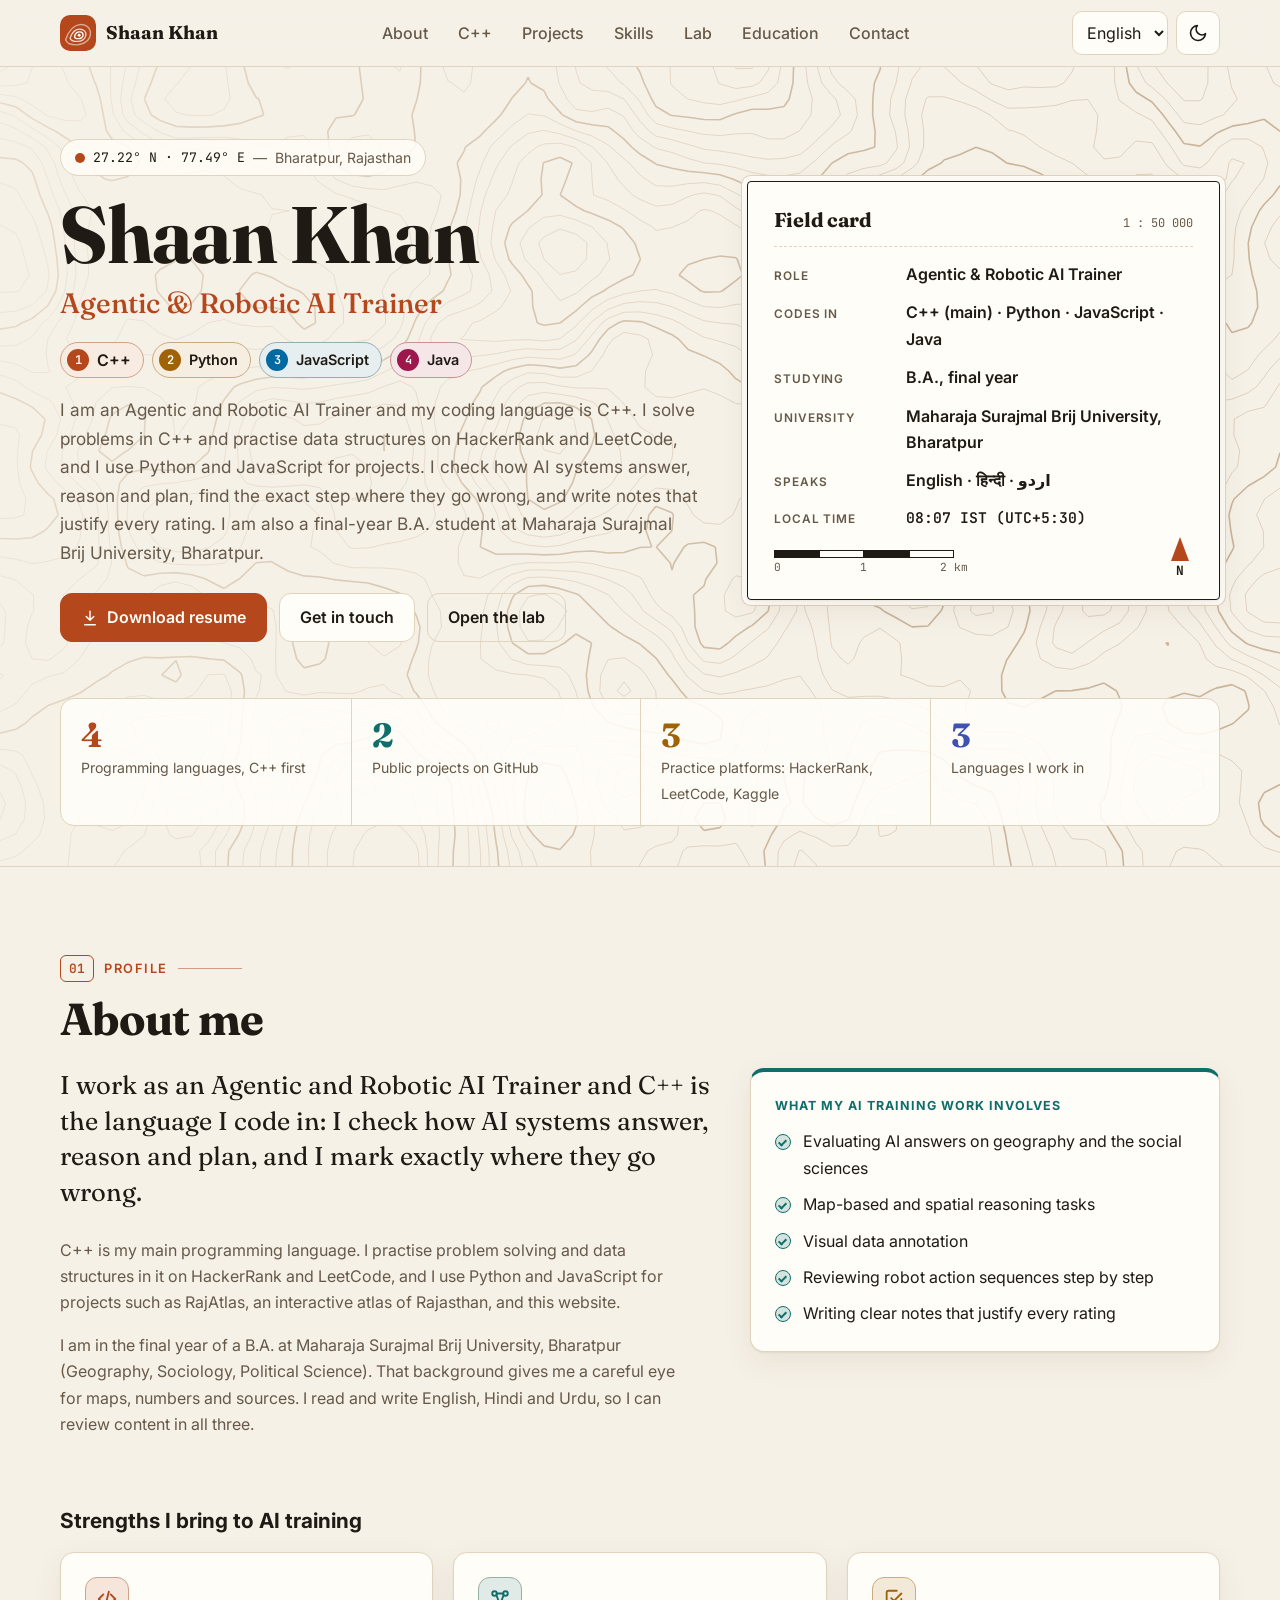
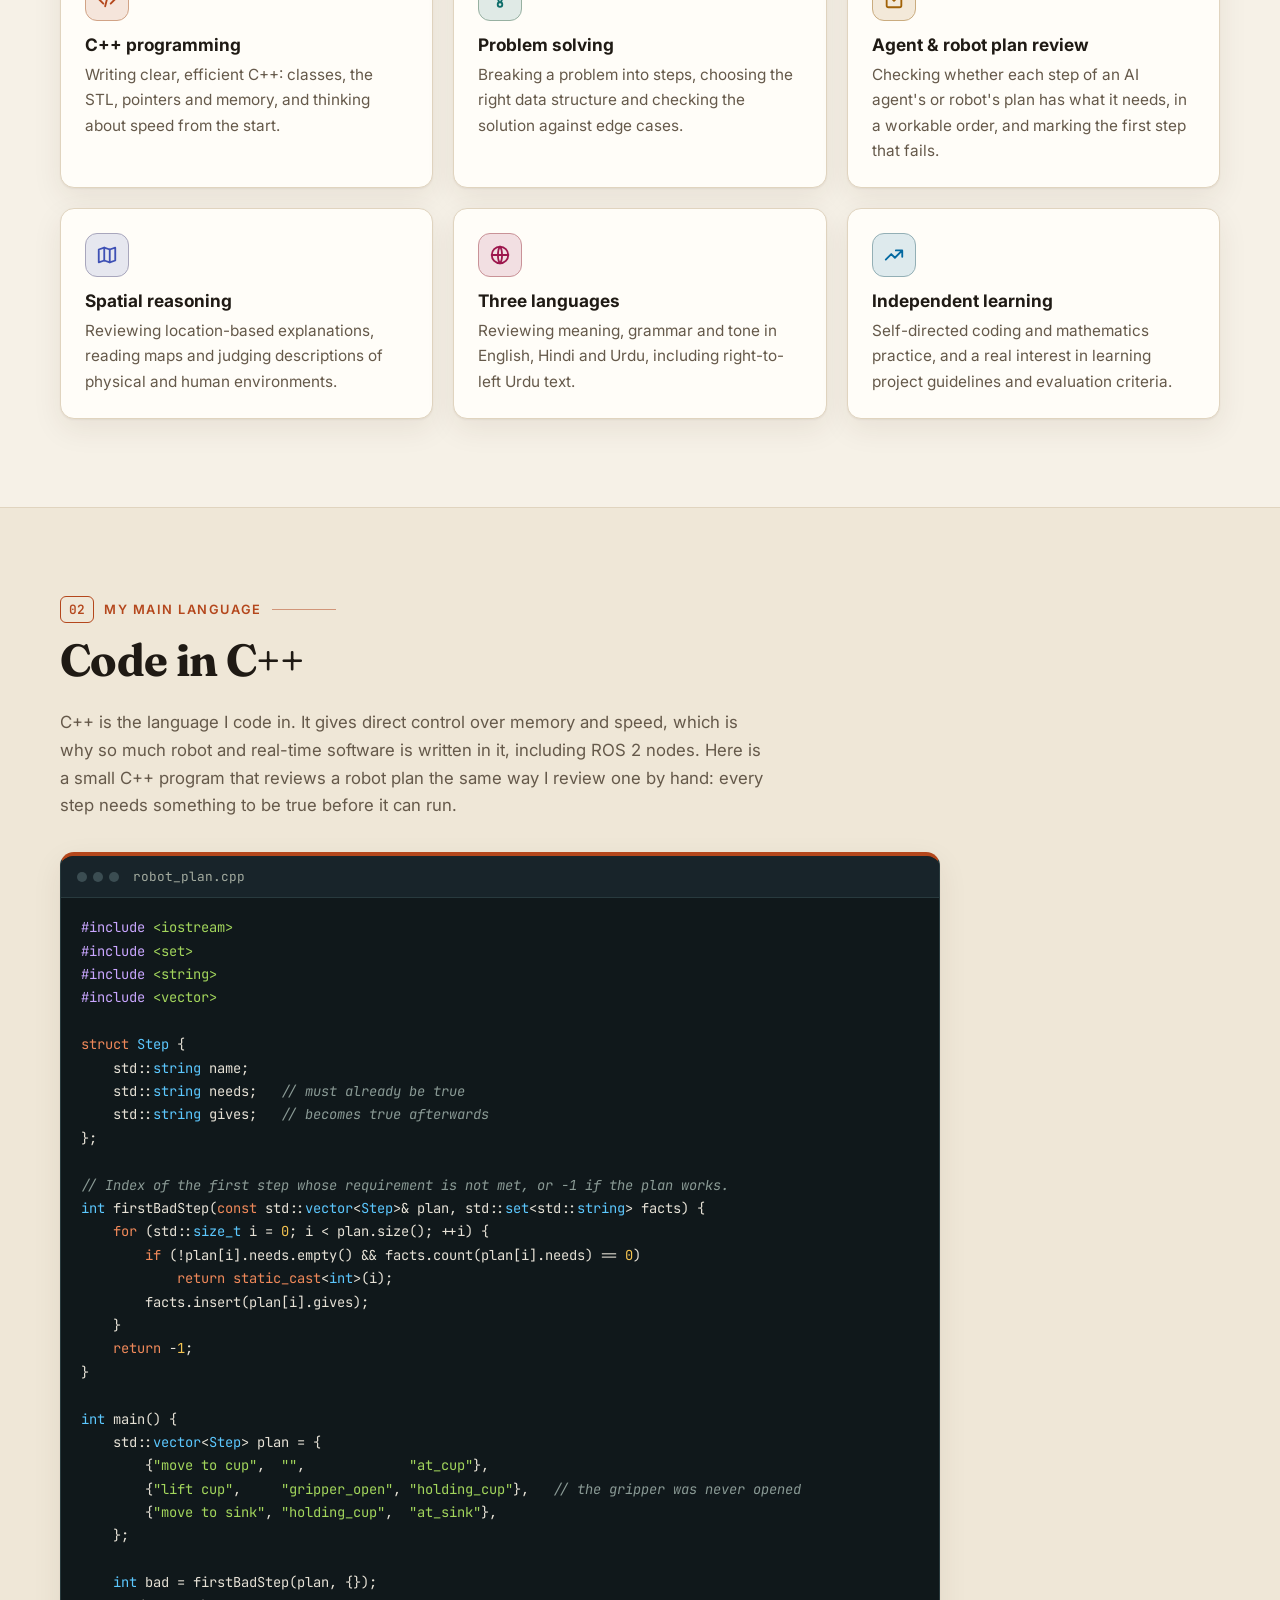
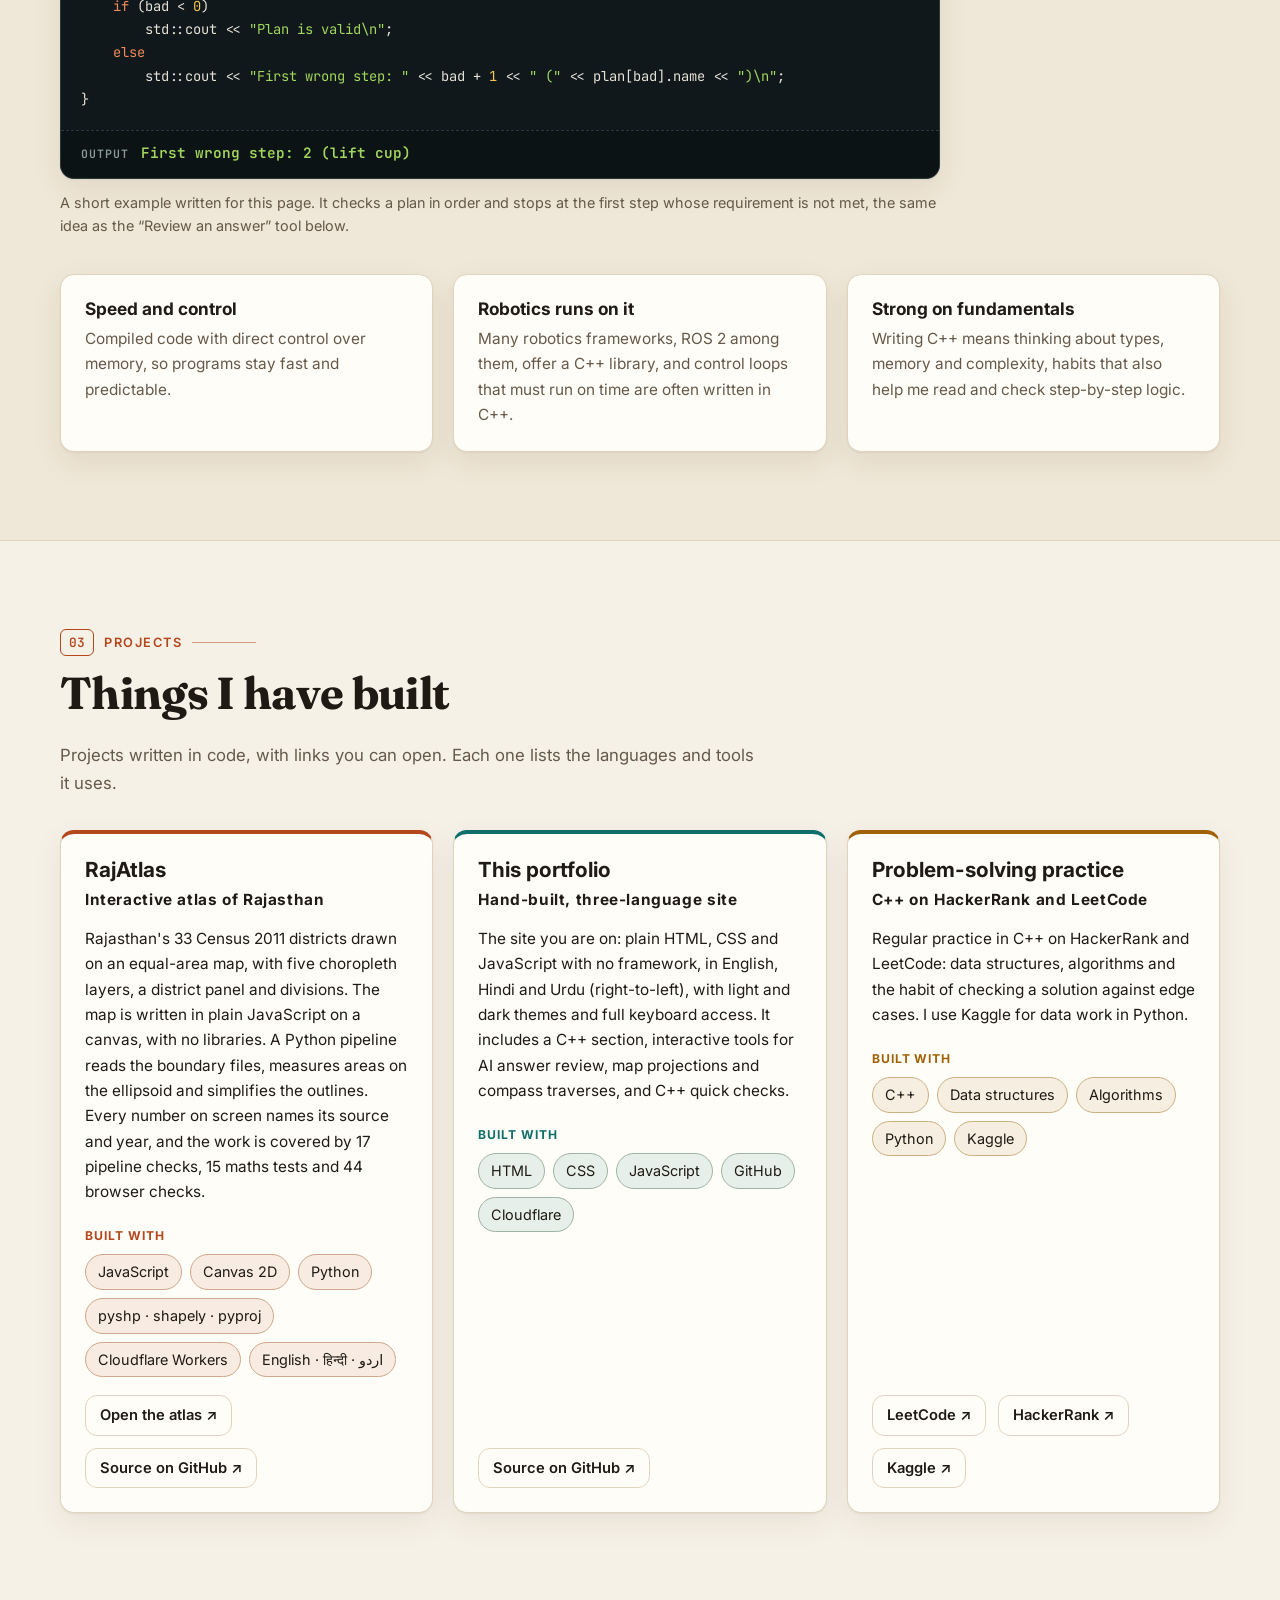
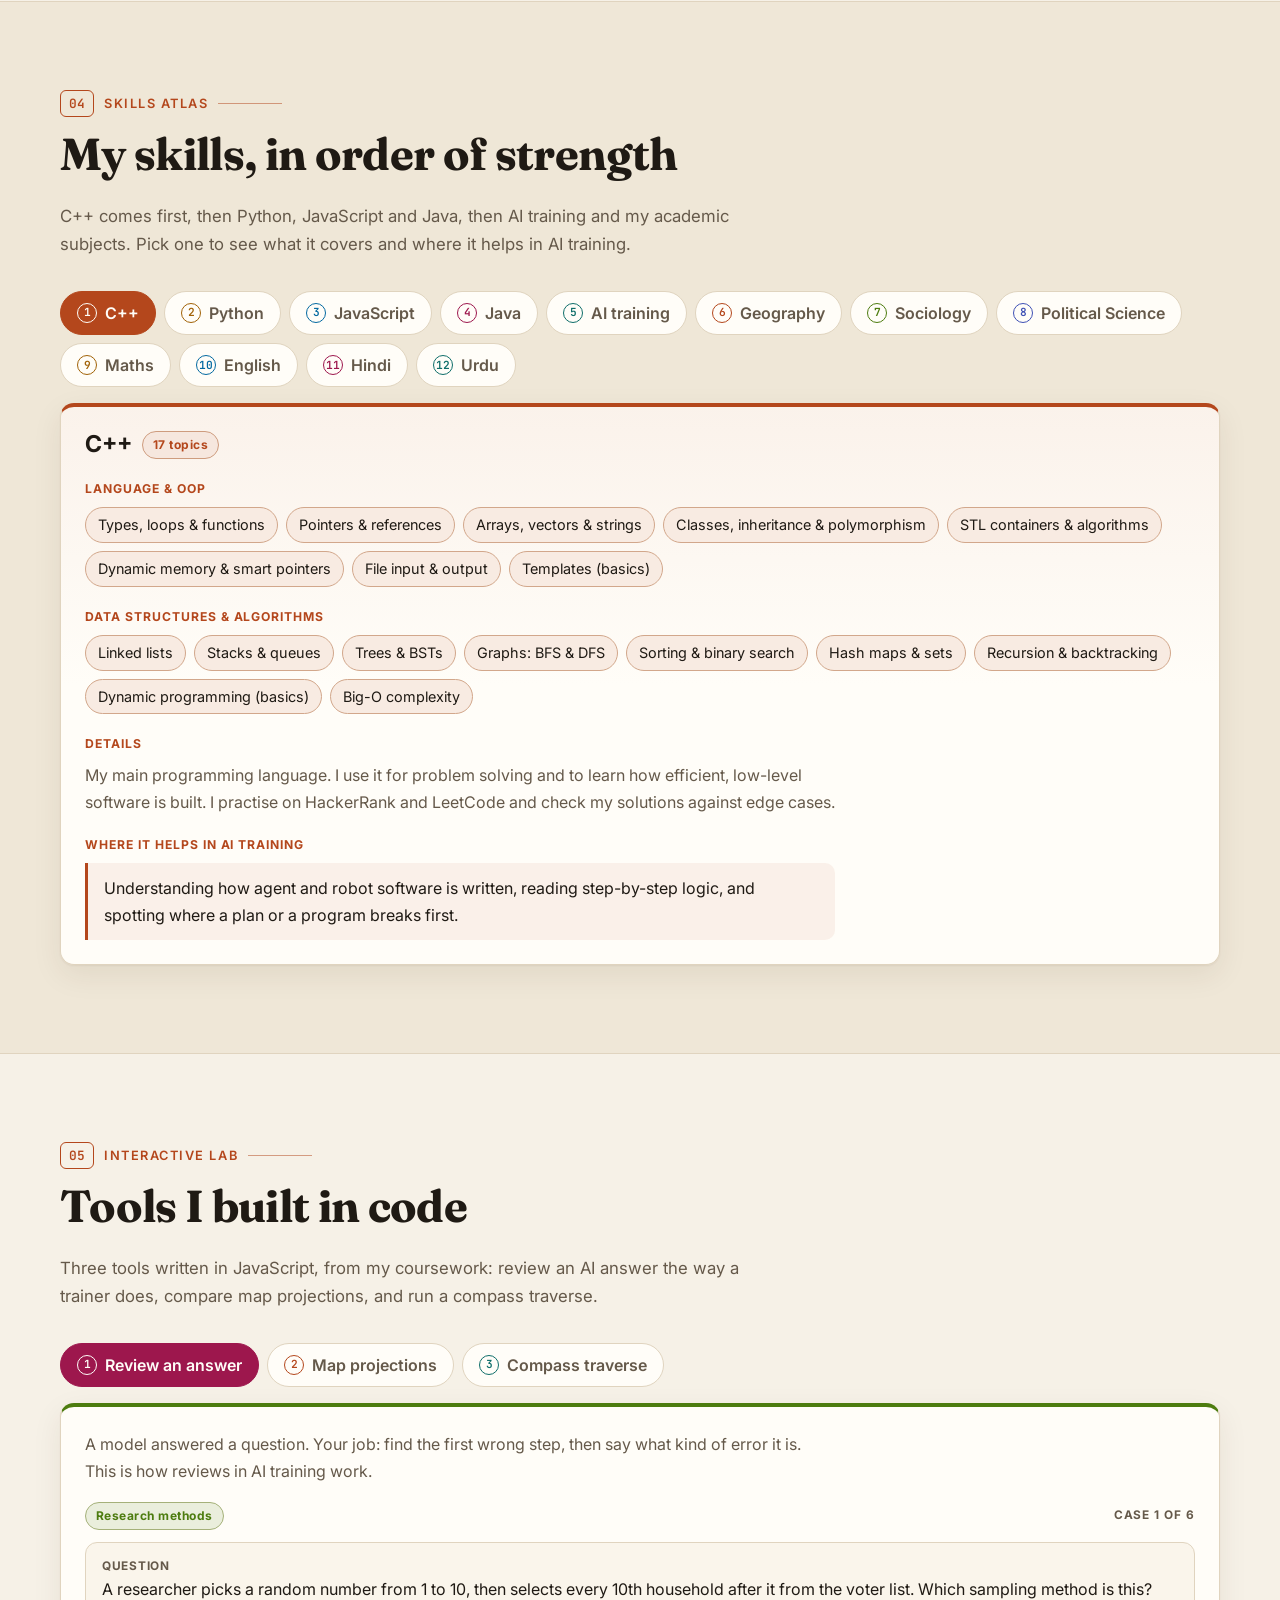
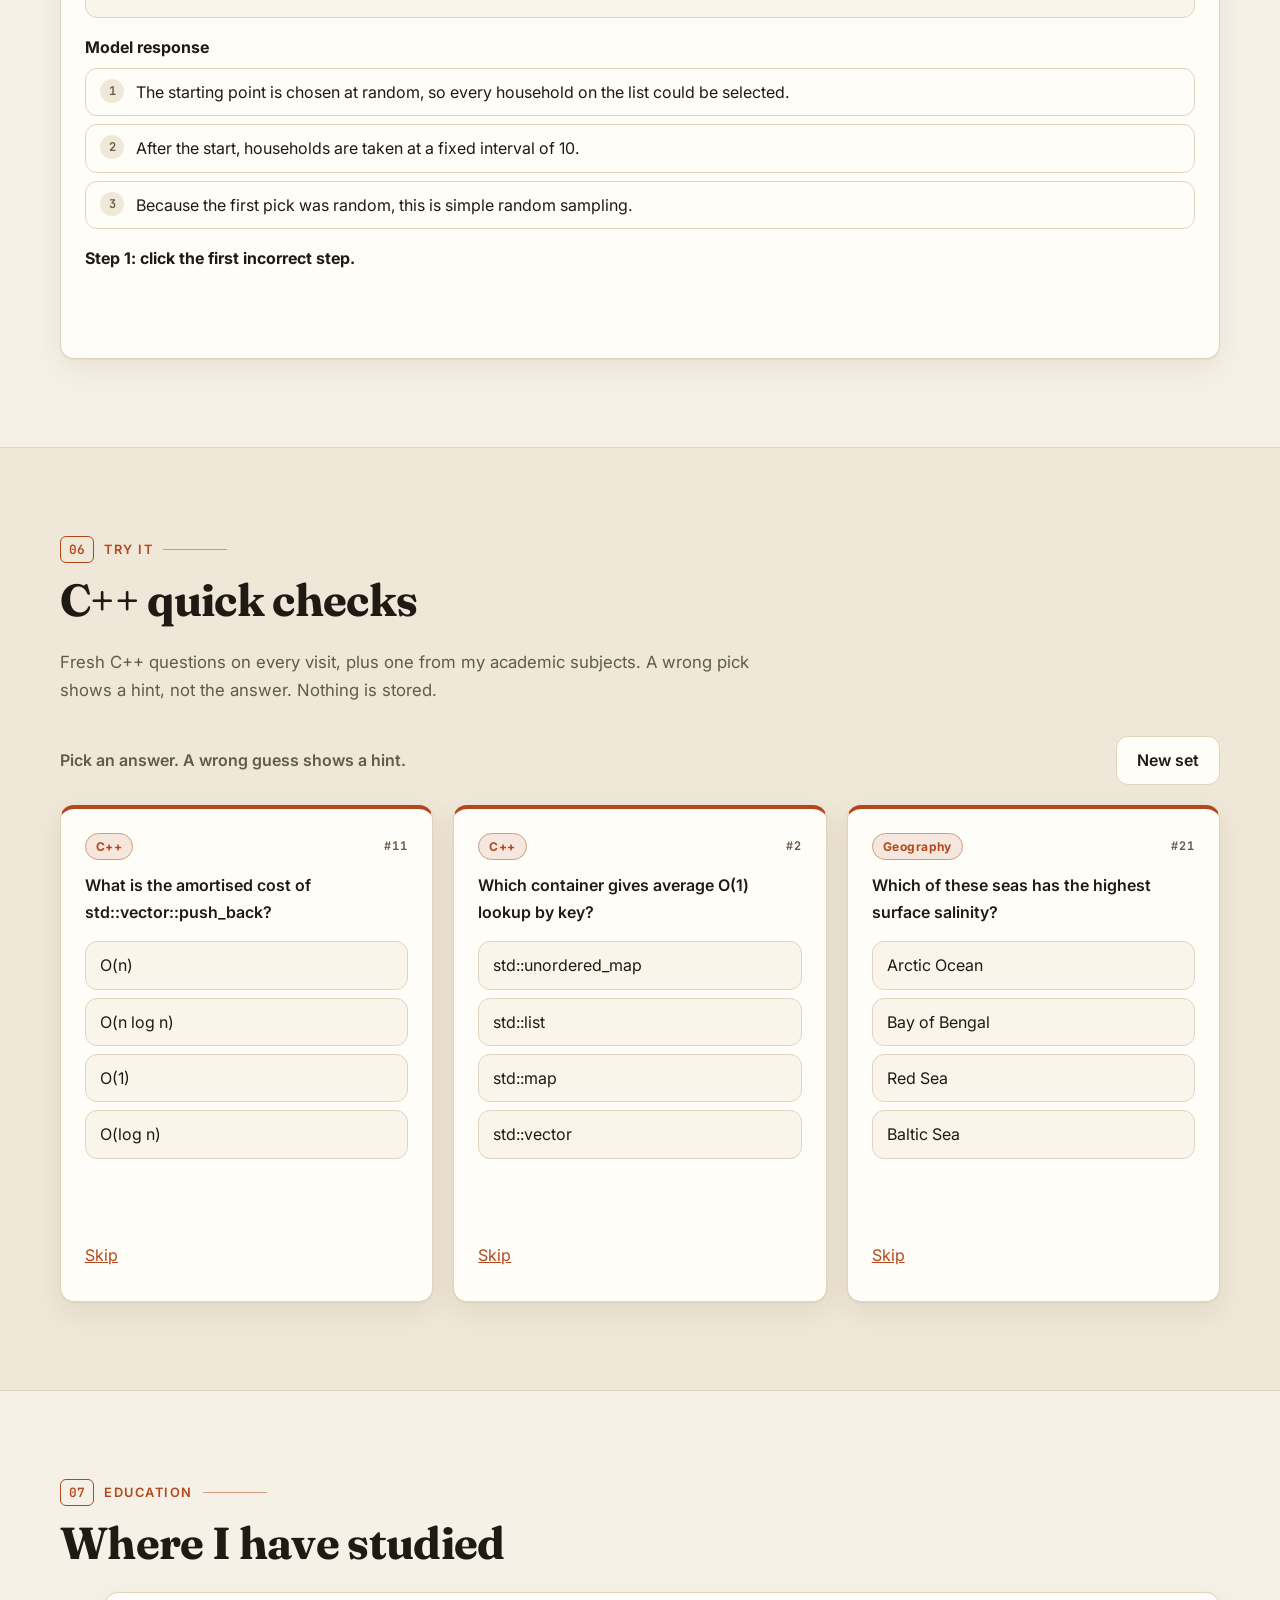
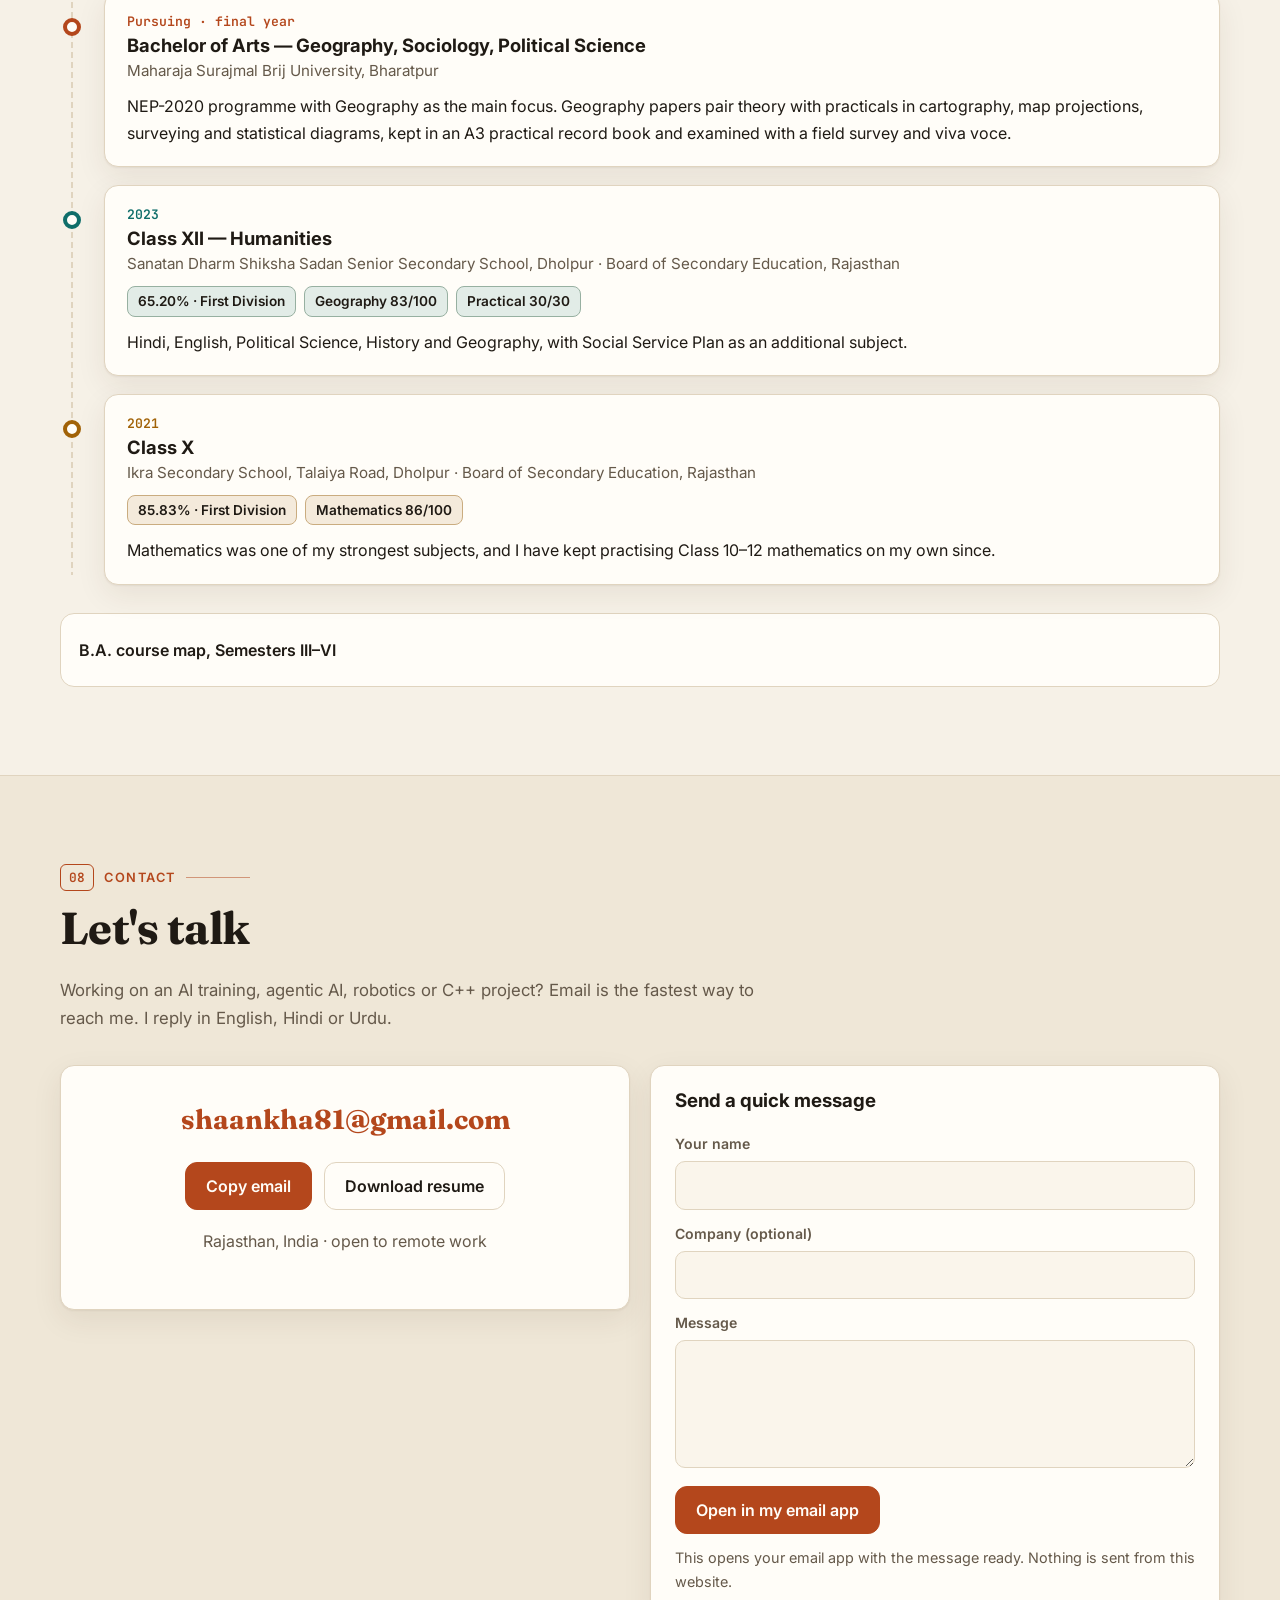
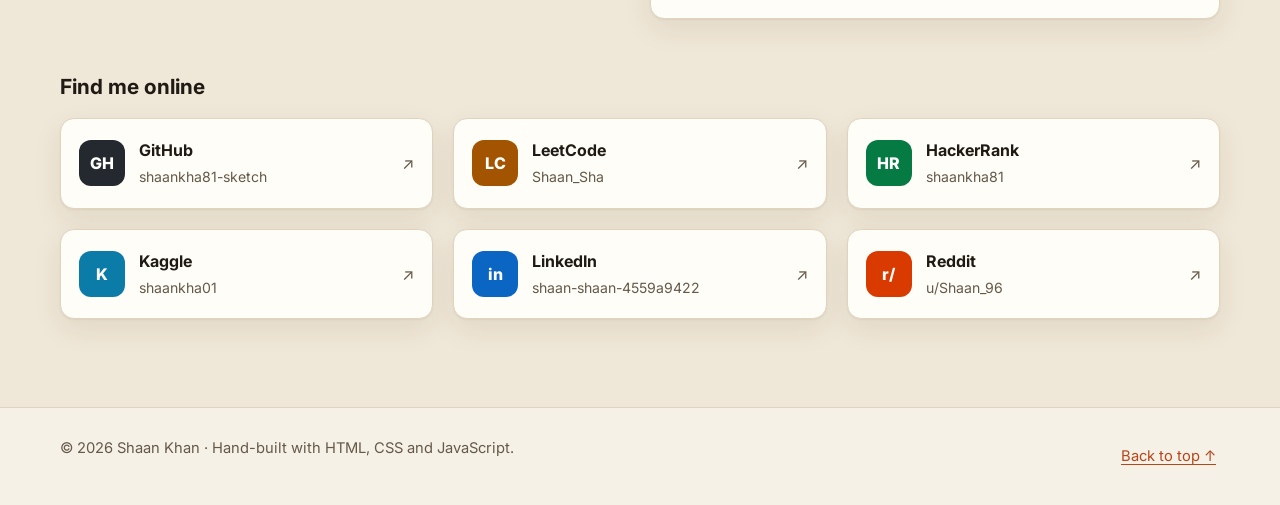
==== commit 80e493e7: "Add a C++-focused share preview image and fuller Open Graph tags New og-image-v2.png (244 KB, 1200x6" ====
--- a/index.html
+++ b/index.html
@@ -14,14 +14,16 @@
   <meta property="og:description" content="Agentic and Robotic AI Trainer who codes in C++. Python and JavaScript projects, including RajAtlas. English, Hindi and Urdu.">
   <meta property="og:url" content="https://shaan.shaankha81.workers.dev/">
   <meta property="og:locale" content="en_IN">
-  <meta property="og:image" content="https://shaan.shaankha81.workers.dev/assets/img/og-image.png">
+  <meta property="og:image" content="https://shaan.shaankha81.workers.dev/assets/img/og-image-v2.png">
+  <meta property="og:image:secure_url" content="https://shaan.shaankha81.workers.dev/assets/img/og-image-v2.png">
+  <meta property="og:image:type" content="image/png">
   <meta property="og:image:width" content="1200">
   <meta property="og:image:height" content="630">
-  <meta property="og:image:alt" content="Shaan Khan, Agentic and Robotic AI Trainer, on a topographic map background.">
+  <meta property="og:image:alt" content="Shaan Khan, Agentic and Robotic AI Trainer. C++, Python, JavaScript and Java, with a C++ code sample on a topographic map background.">
   <meta name="twitter:card" content="summary_large_image">
   <meta name="twitter:title" content="Shaan Khan | Agentic &amp; Robotic AI Trainer · C++ Programmer">
   <meta name="twitter:description" content="Agentic and Robotic AI Trainer who codes in C++. English, Hindi and Urdu.">
-  <meta name="twitter:image" content="https://shaan.shaankha81.workers.dev/assets/img/og-image.png">
+  <meta name="twitter:image" content="https://shaan.shaankha81.workers.dev/assets/img/og-image-v2.png">
   <link rel="icon" href="assets/img/favicon.svg" type="image/svg+xml">
   <link rel="manifest" href="site.webmanifest">
   <link rel="preconnect" href="https://fonts.googleapis.com">
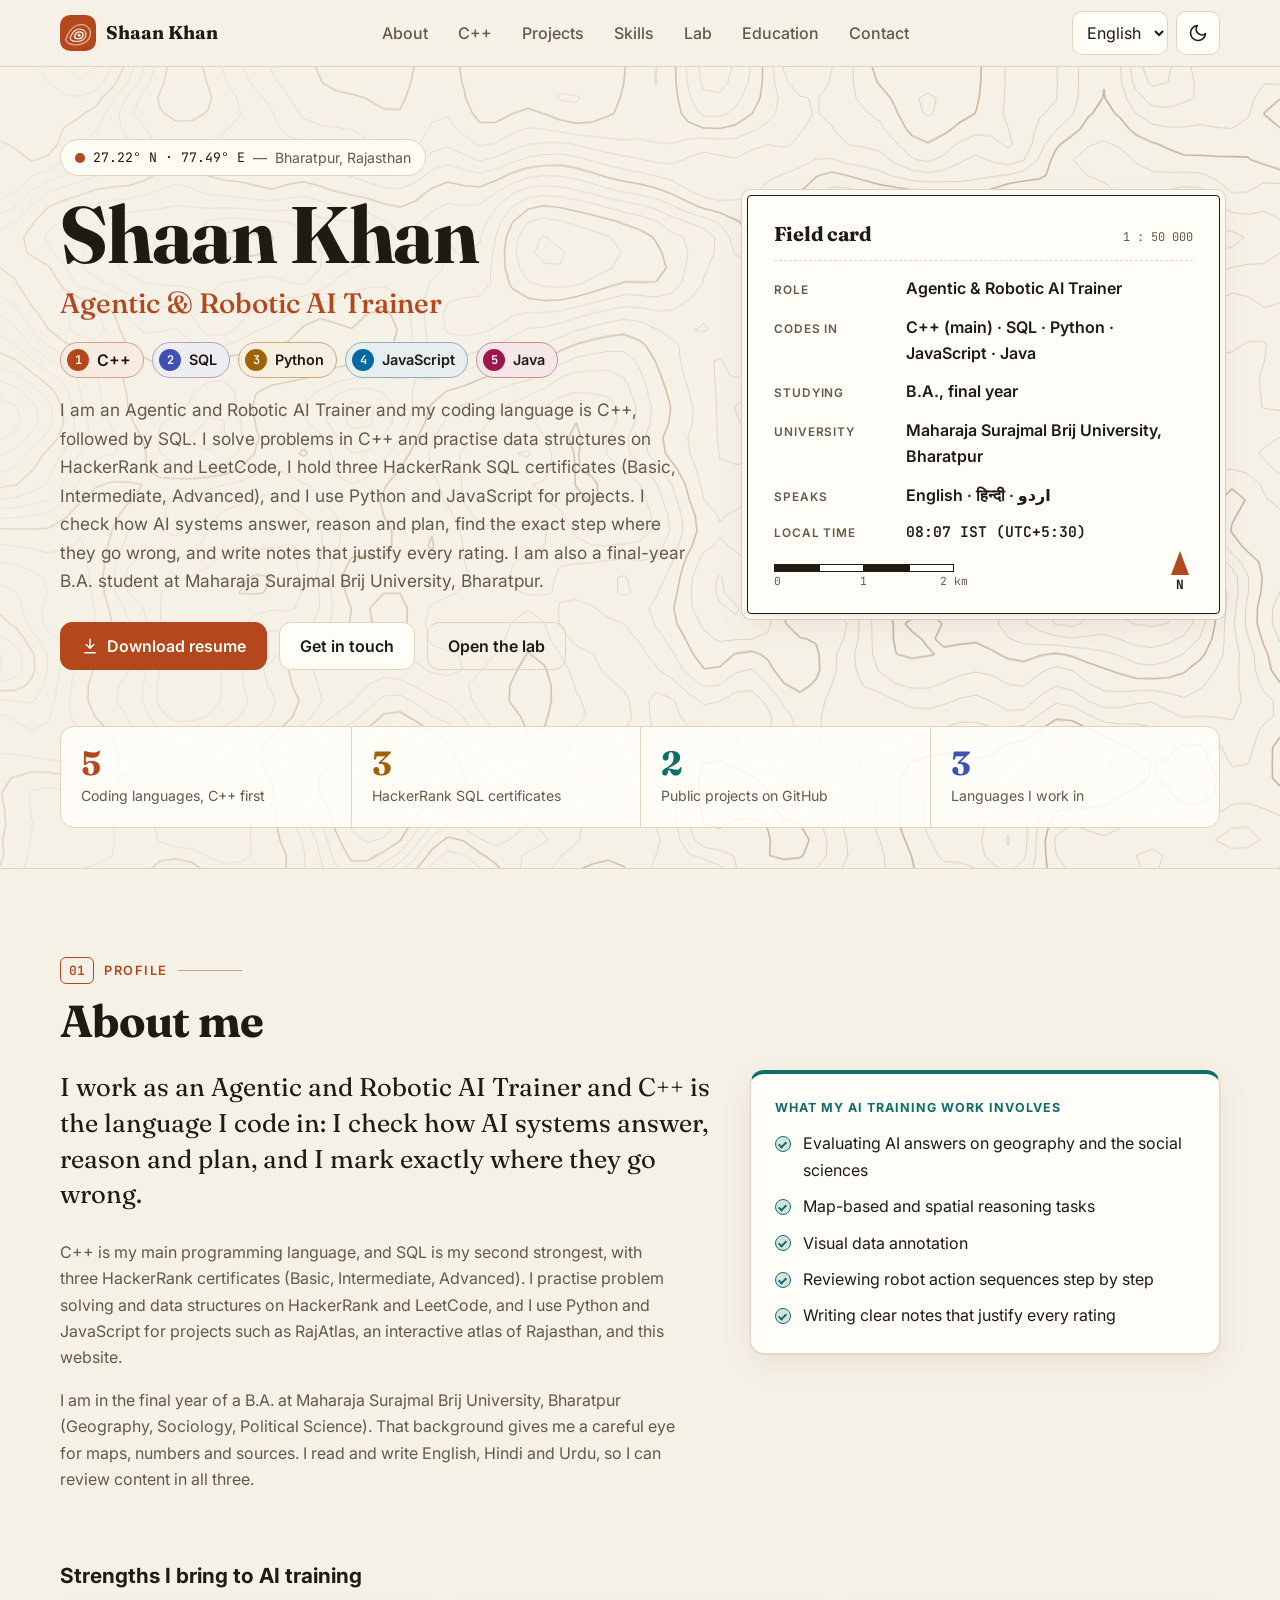
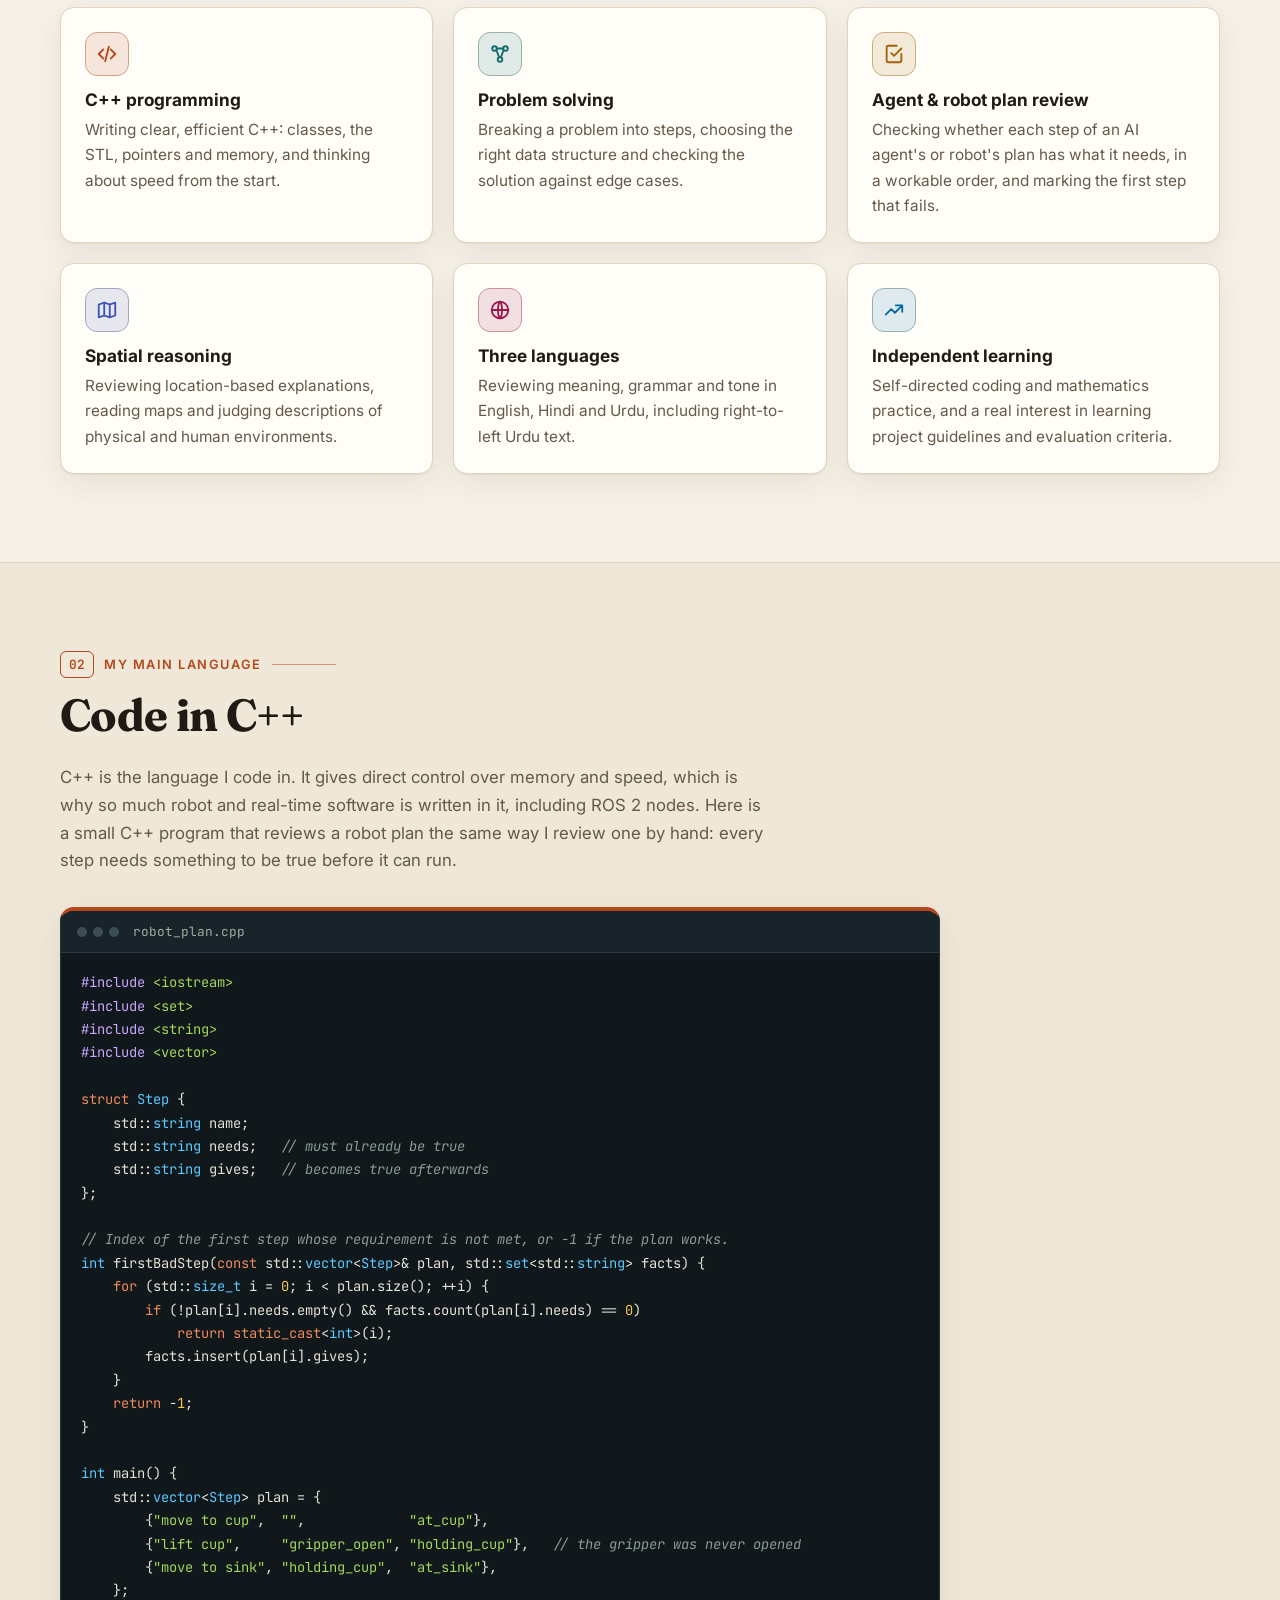
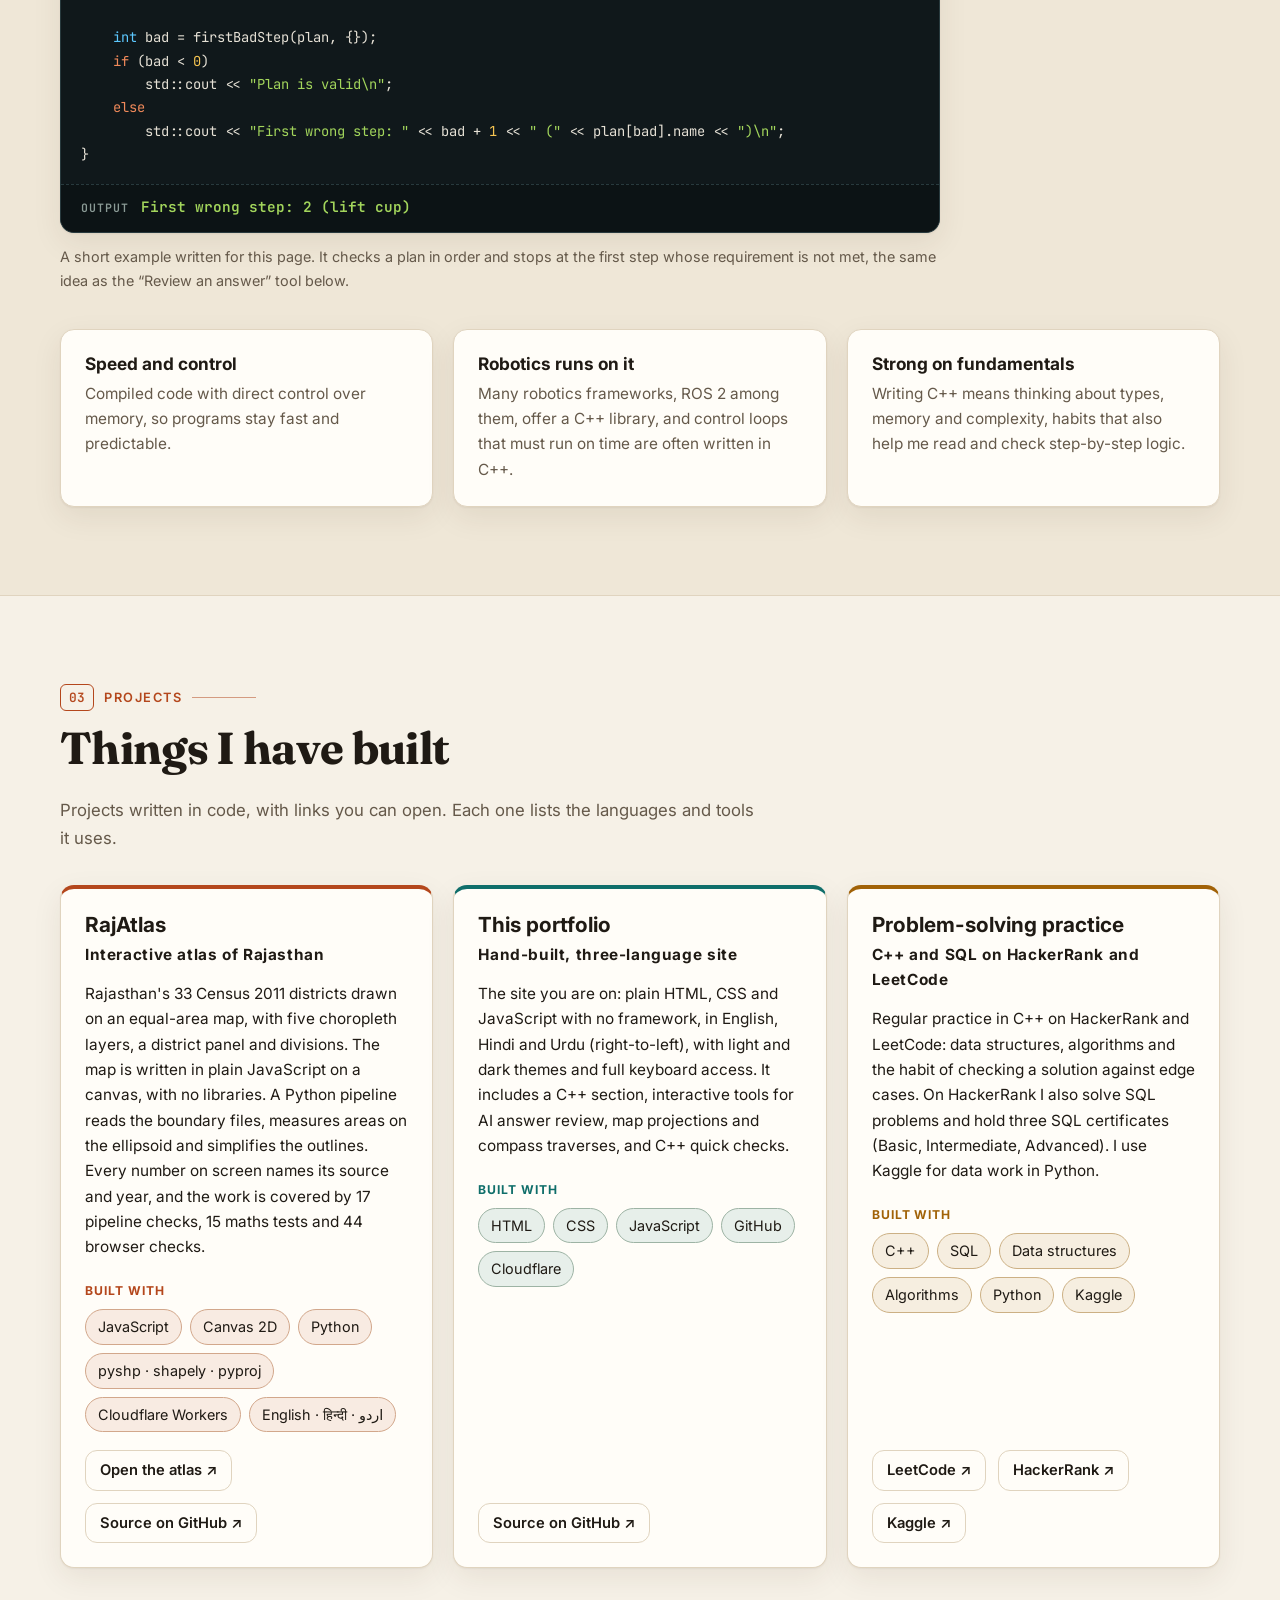
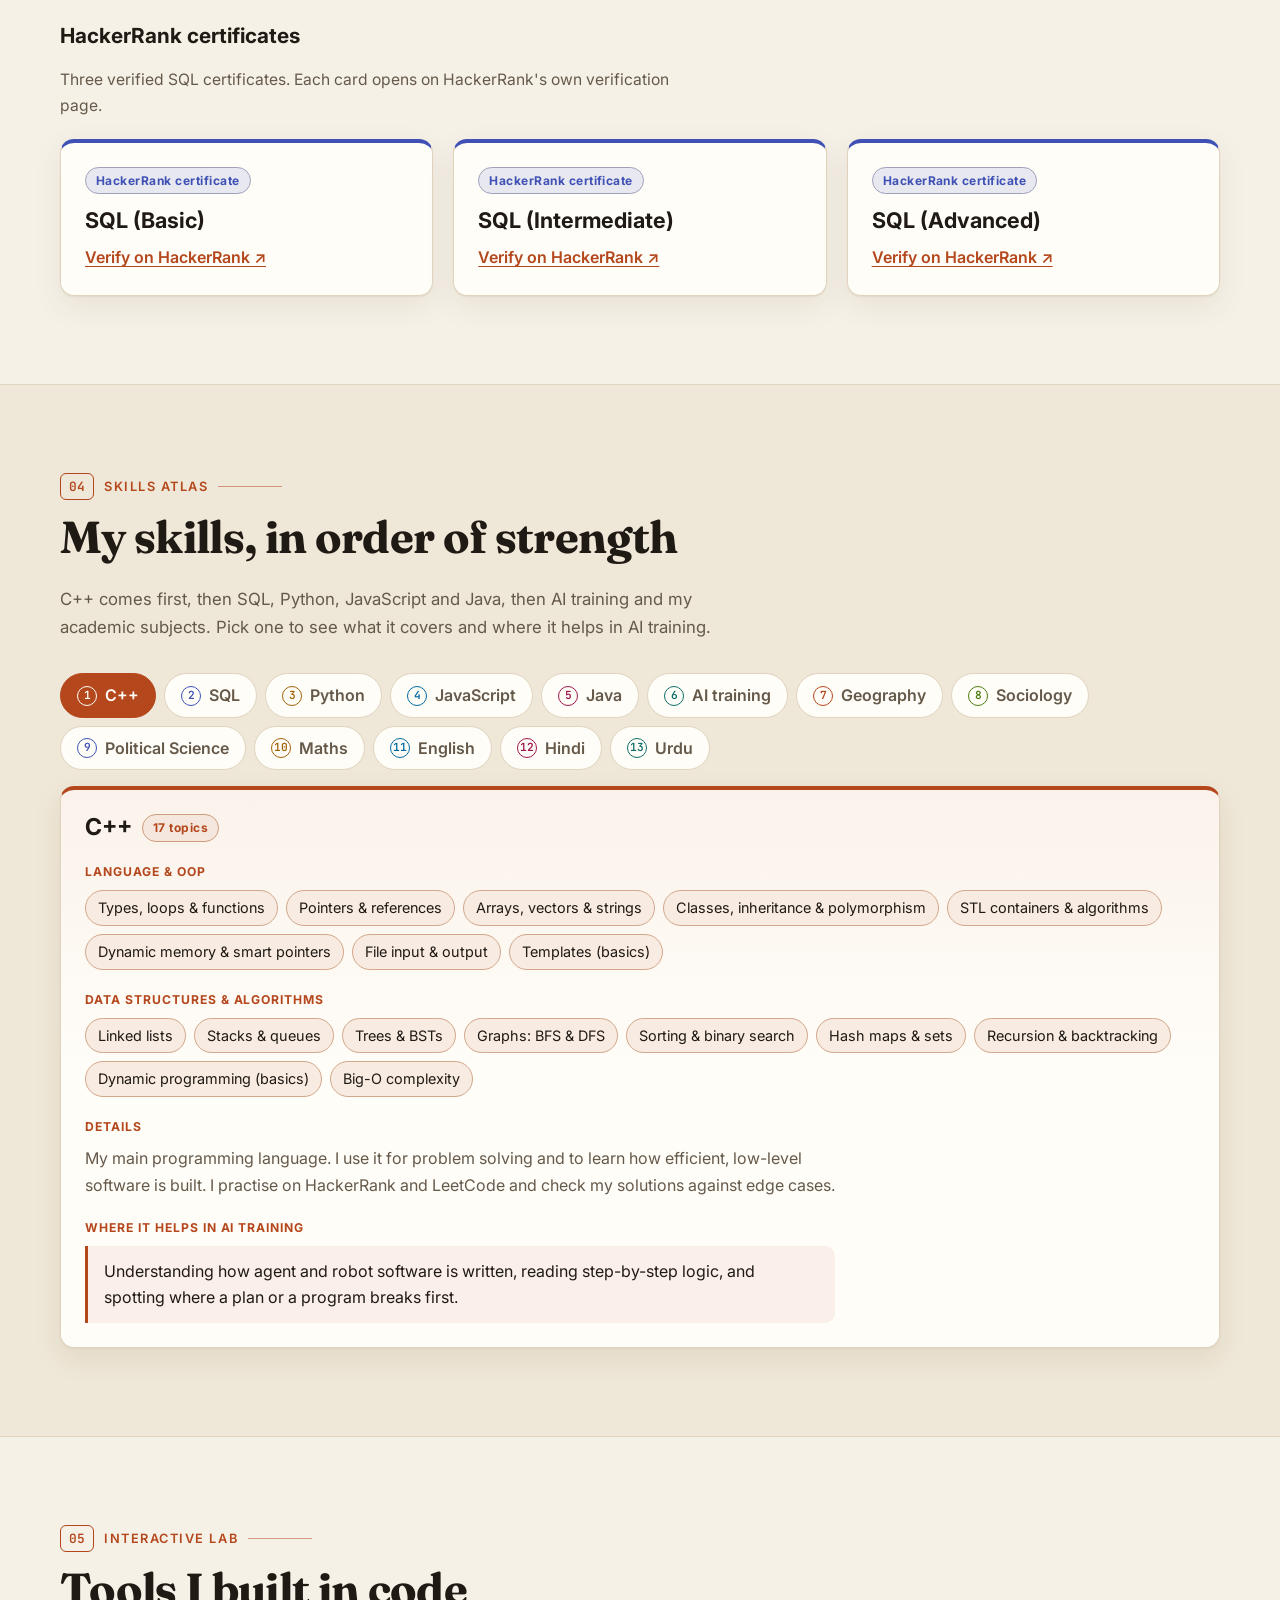
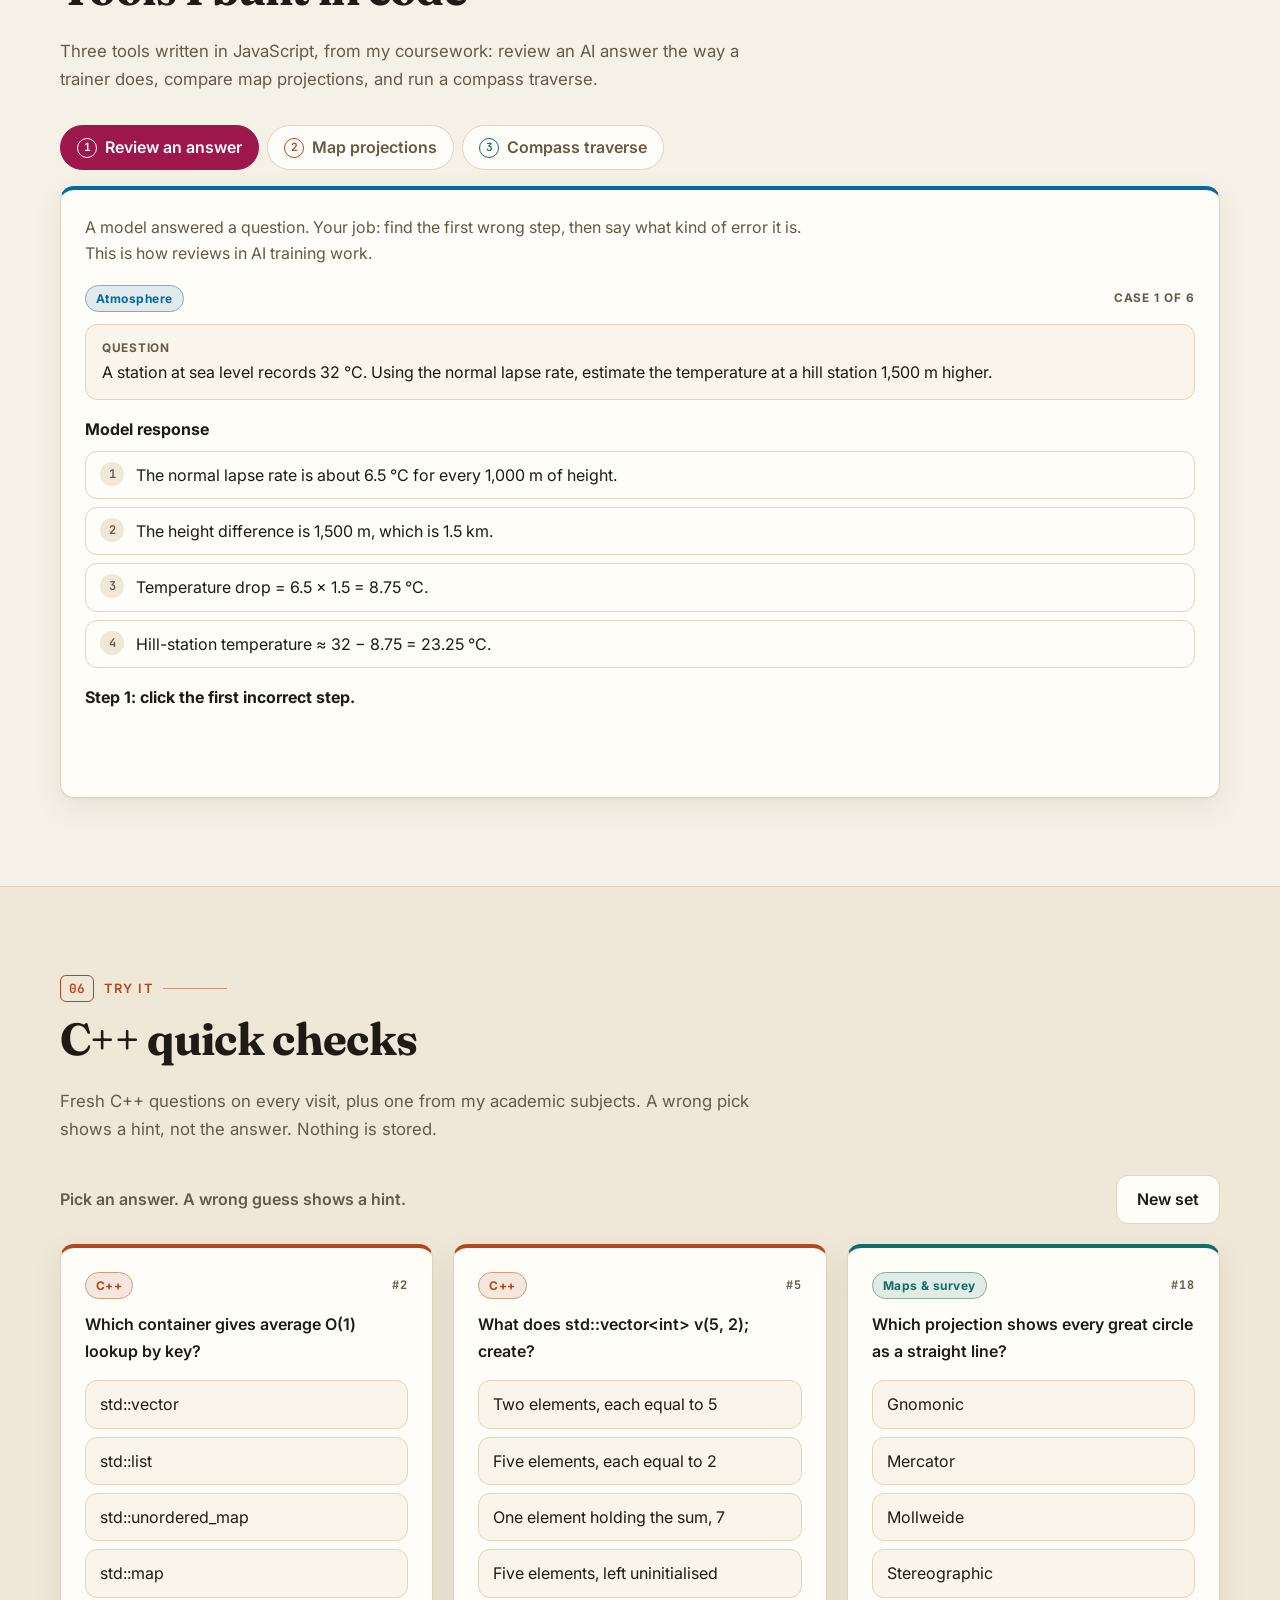
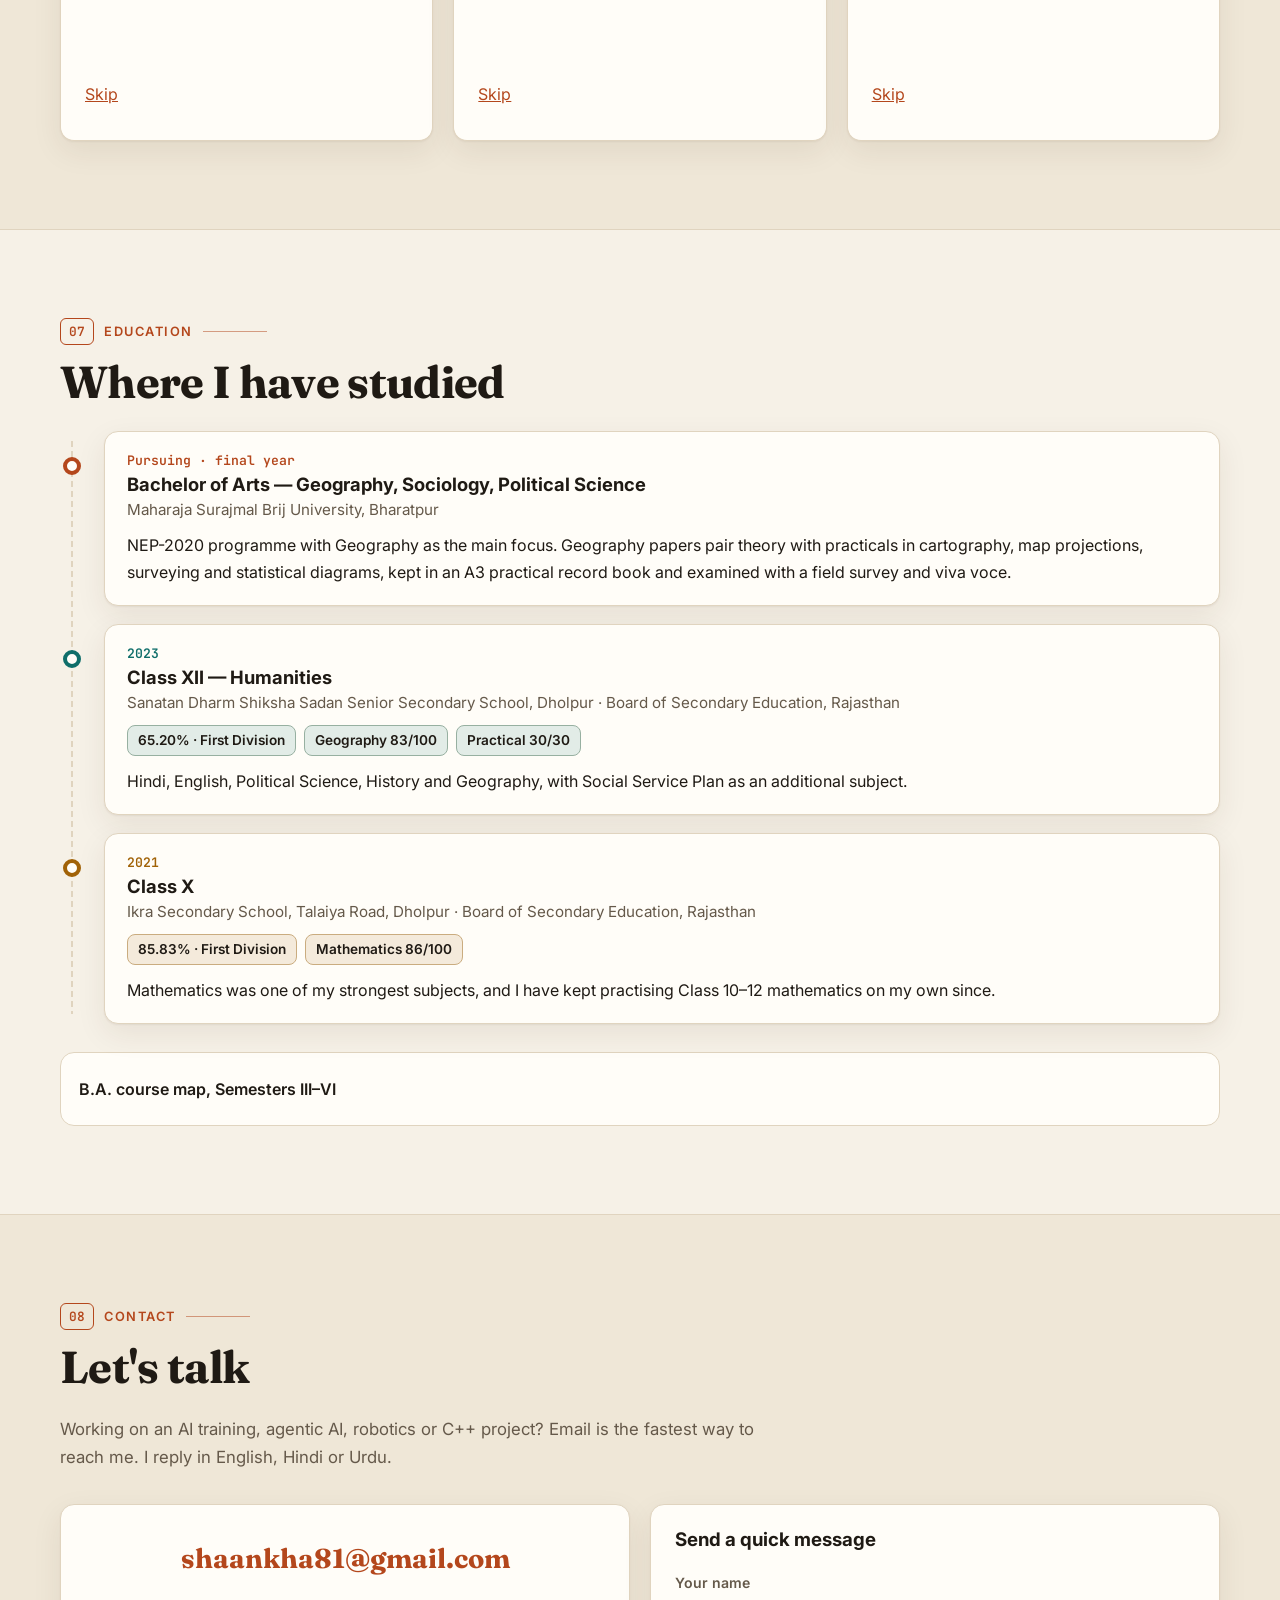
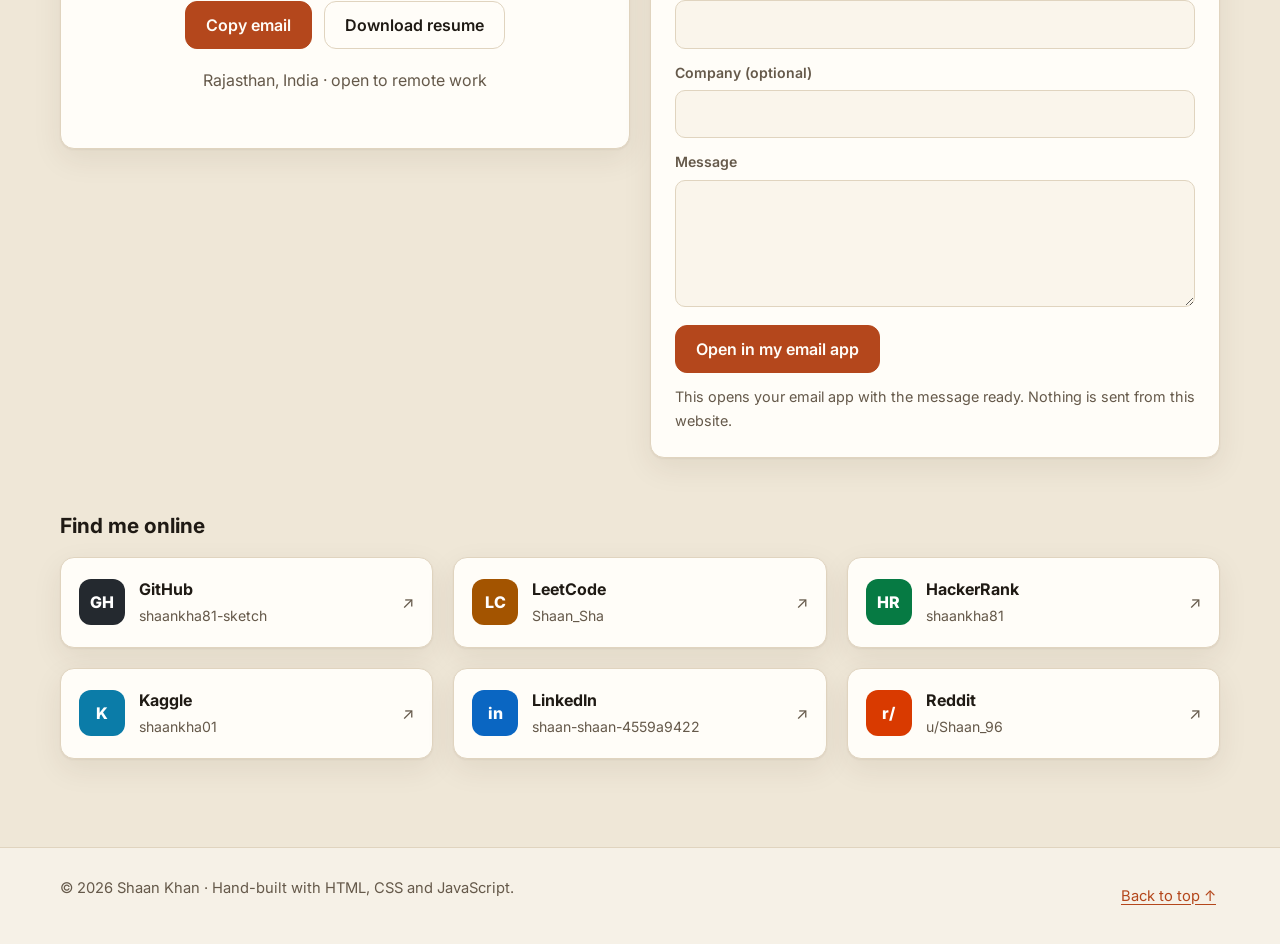
==== commit 1caffb8a: "Add SQL as the second skill with three HackerRank certificates SQL sits after C++ in the hero, skill" ====
--- a/index.html
+++ b/index.html
@@ -4,26 +4,26 @@
   <meta charset="utf-8">
   <meta name="viewport" content="width=device-width, initial-scale=1">
   <title>Shaan Khan | Agentic &amp; Robotic AI Trainer · C++ Programmer</title>
-  <meta name="description" content="Shaan Khan is an Agentic and Robotic AI Trainer who codes in C++. Projects in C++, Python and JavaScript, including RajAtlas, an interactive atlas of Rajasthan. Final-year B.A. student at Maharaja Surajmal Brij University, Bharatpur. Works in English, Hindi and Urdu.">
+  <meta name="description" content="Shaan Khan is an Agentic and Robotic AI Trainer who codes in C++ and holds three HackerRank SQL certificates. Projects in C++, SQL, Python and JavaScript, including RajAtlas, an interactive atlas of Rajasthan. Final-year B.A. student at Maharaja Surajmal Brij University, Bharatpur. Works in English, Hindi and Urdu.">
   <meta name="author" content="Shaan Khan">
   <meta name="theme-color" content="#f6f1e7">
   <link rel="canonical" href="https://shaan.shaankha81.workers.dev/">
   <meta property="og:type" content="website">
   <meta property="og:site_name" content="Shaan Khan">
   <meta property="og:title" content="Shaan Khan | Agentic &amp; Robotic AI Trainer · C++ Programmer">
-  <meta property="og:description" content="Agentic and Robotic AI Trainer who codes in C++. Python and JavaScript projects, including RajAtlas. English, Hindi and Urdu.">
+  <meta property="og:description" content="Agentic and Robotic AI Trainer. C++, SQL (3 HackerRank certificates), Python and JavaScript, including the RajAtlas project. English, Hindi and Urdu.">
   <meta property="og:url" content="https://shaan.shaankha81.workers.dev/">
   <meta property="og:locale" content="en_IN">
-  <meta property="og:image" content="https://shaan.shaankha81.workers.dev/assets/img/og-image-v2.png">
-  <meta property="og:image:secure_url" content="https://shaan.shaankha81.workers.dev/assets/img/og-image-v2.png">
+  <meta property="og:image" content="https://shaan.shaankha81.workers.dev/assets/img/og-image-v3.png">
+  <meta property="og:image:secure_url" content="https://shaan.shaankha81.workers.dev/assets/img/og-image-v3.png">
   <meta property="og:image:type" content="image/png">
   <meta property="og:image:width" content="1200">
   <meta property="og:image:height" content="630">
-  <meta property="og:image:alt" content="Shaan Khan, Agentic and Robotic AI Trainer. C++, Python, JavaScript and Java, with a C++ code sample on a topographic map background.">
+  <meta property="og:image:alt" content="Shaan Khan, Agentic and Robotic AI Trainer. C++, SQL, Python and JavaScript, with a C++ code sample on a topographic map background.">
   <meta name="twitter:card" content="summary_large_image">
   <meta name="twitter:title" content="Shaan Khan | Agentic &amp; Robotic AI Trainer · C++ Programmer">
   <meta name="twitter:description" content="Agentic and Robotic AI Trainer who codes in C++. English, Hindi and Urdu.">
-  <meta name="twitter:image" content="https://shaan.shaankha81.workers.dev/assets/img/og-image-v2.png">
+  <meta name="twitter:image" content="https://shaan.shaankha81.workers.dev/assets/img/og-image-v3.png">
   <link rel="icon" href="assets/img/favicon.svg" type="image/svg+xml">
   <link rel="manifest" href="site.webmanifest">
   <link rel="preconnect" href="https://fonts.googleapis.com">
@@ -40,7 +40,7 @@
     "email": "mailto:shaankha81@gmail.com",
     "address": { "@type": "PostalAddress", "addressRegion": "Rajasthan", "addressCountry": "IN" },
     "alumniOf": { "@type": "CollegeOrUniversity", "name": "Maharaja Surajmal Brij University, Bharatpur" },
-    "knowsAbout": ["C++", "Data structures and algorithms", "Python", "JavaScript", "Java", "Agentic AI", "Robotics", "AI training data evaluation", "Geography", "Cartography"],
+    "knowsAbout": ["C++", "SQL", "Data structures and algorithms", "Python", "JavaScript", "Java", "Agentic AI", "Robotics", "AI training data evaluation", "Geography", "Cartography"],
     "knowsLanguage": ["en", "hi", "ur"],
     "sameAs": [
       "https://www.linkedin.com/in/shaan-shaan-4559a9422/",
@@ -104,11 +104,12 @@
           <p class="role" data-i18n="hero.role">Agentic &amp; Robotic AI Trainer</p>
           <ul class="priority" aria-label="Programming languages">
             <li data-k="1">C++</li>
+            <li data-k="4">SQL</li>
             <li data-k="3">Python</li>
             <li data-k="7">JavaScript</li>
             <li data-k="6">Java</li>
           </ul>
-          <p class="lede" data-i18n="hero.summary">I am an Agentic and Robotic AI Trainer and my coding language is C++. I solve problems in C++ and practise data structures on HackerRank and LeetCode, and I use Python and JavaScript for projects. I check how AI systems answer, reason and plan, find the exact step where they go wrong, and write notes that justify every rating. I am also a final-year B.A. student at Maharaja Surajmal Brij University, Bharatpur.</p>
+          <p class="lede" data-i18n="hero.summary">I am an Agentic and Robotic AI Trainer and my coding language is C++, followed by SQL. I solve problems in C++ and practise data structures on HackerRank and LeetCode, I hold three HackerRank SQL certificates (Basic, Intermediate, Advanced), and I use Python and JavaScript for projects. I check how AI systems answer, reason and plan, find the exact step where they go wrong, and write notes that justify every rating. I am also a final-year B.A. student at Maharaja Surajmal Brij University, Bharatpur.</p>
           <div class="cta">
             <a class="btn primary" href="assets/Shaan_Khan_Resume.pdf" download>
               <svg viewBox="0 0 24 24" width="18" height="18" fill="none" stroke="currentColor" stroke-width="2" stroke-linecap="round" stroke-linejoin="round" aria-hidden="true"><path d="M12 3v12M7 10l5 5 5-5M5 21h14"/></svg>
@@ -126,7 +127,7 @@
           </div>
           <dl class="fc-facts">
             <div><dt data-i18n="card.role">Role</dt><dd data-i18n="card.roleV">Agentic &amp; Robotic AI Trainer</dd></div>
-            <div><dt data-i18n="card.code">Codes in</dt><dd class="ltr" data-i18n="card.codeV">C++ (main) · Python · JavaScript · Java</dd></div>
+            <div><dt data-i18n="card.code">Codes in</dt><dd class="ltr" data-i18n="card.codeV">C++ (main) · SQL · Python · JavaScript · Java</dd></div>
             <div><dt data-i18n="card.study">Studying</dt><dd data-i18n="card.studyV">B.A., final year</dd></div>
             <div><dt data-i18n="card.uni">University</dt><dd data-i18n="card.uniV">Maharaja Surajmal Brij University, Bharatpur</dd></div>
             <div><dt data-i18n="card.lang">Speaks</dt><dd>English · हिन्दी · اردو</dd></div>
@@ -142,9 +143,9 @@
 
       <div class="wrap">
         <ul class="stats" aria-label="At a glance">
-          <li data-k="1"><b data-count="4">4</b><span data-i18n="stat.langs">Programming languages, C++ first</span></li>
+          <li data-k="1"><b data-count="5">5</b><span data-i18n="stat.langs">Coding languages, C++ first</span></li>
+          <li data-k="3"><b data-count="3">3</b><span data-i18n="stat.certs">HackerRank SQL certificates</span></li>
           <li data-k="2"><b data-count="2">2</b><span data-i18n="stat.projects">Public projects on GitHub</span></li>
-          <li data-k="3"><b data-count="3">3</b><span data-i18n="stat.platforms">Practice platforms: HackerRank, LeetCode, Kaggle</span></li>
           <li data-k="4"><b data-count="3">3</b><span data-i18n="stat.human">Languages I work in</span></li>
         </ul>
       </div>
@@ -158,7 +159,7 @@
         <div class="about-grid">
           <div class="about-text">
             <p class="big" data-i18n="about.lead">I work as an Agentic and Robotic AI Trainer and C++ is the language I code in: I check how AI systems answer, reason and plan, and I mark exactly where they go wrong.</p>
-            <p data-i18n="about.p1">C++ is my main programming language. I practise problem solving and data structures in it on HackerRank and LeetCode, and I use Python and JavaScript for projects such as RajAtlas, an interactive atlas of Rajasthan, and this website.</p>
+            <p data-i18n="about.p1">C++ is my main programming language, and SQL is my second strongest, with three HackerRank certificates (Basic, Intermediate, Advanced). I practise problem solving and data structures on HackerRank and LeetCode, and I use Python and JavaScript for projects such as RajAtlas, an interactive atlas of Rajasthan, and this website.</p>
             <p data-i18n="about.p2">I am in the final year of a B.A. at Maharaja Surajmal Brij University, Bharatpur (Geography, Sociology, Political Science). That background gives me a careful eye for maps, numbers and sources. I read and write English, Hindi and Urdu, so I can review content in all three.</p>
           </div>
           <article class="card work" data-k="2">
@@ -280,6 +281,10 @@
         <h2 data-i18n="projects.title">Things I have built</h2>
         <p class="section-lead" data-i18n="projects.lead">Projects written in code, with links you can open. Each one lists the languages and tools it uses.</p>
         <div class="grid three" id="project-grid"></div>
+
+        <h3 class="sub" data-i18n="certs.title">HackerRank certificates</h3>
+        <p class="section-lead small" data-i18n="certs.lead">Three verified SQL certificates. Each card opens on HackerRank's own verification page.</p>
+        <div class="grid three" id="cert-grid"></div>
       </div>
     </section>
 
@@ -288,7 +293,7 @@
       <div class="wrap">
         <p class="kicker"><span class="mono">04</span><span data-i18n="skills.kicker">Skills atlas</span></p>
         <h2 data-i18n="skills.title">My skills, in order of strength</h2>
-        <p class="section-lead" data-i18n="skills.lead">C++ comes first, then Python, JavaScript and Java, then AI training and my academic subjects. Pick one to see what it covers and where it helps in AI training.</p>
+        <p class="section-lead" data-i18n="skills.lead">C++ comes first, then SQL, Python, JavaScript and Java, then AI training and my academic subjects. Pick one to see what it covers and where it helps in AI training.</p>
         <div class="tabs" role="tablist" aria-label="Skills" id="atlas-tabs"></div>
         <div id="atlas-panel" class="card panel" role="tabpanel" tabindex="0"></div>
       </div>
--- a/assets/css/style.css
+++ b/assets/css/style.css
@@ -396,6 +396,12 @@
 .proj-links { margin-top: auto; padding-top: 18px; }
 :lang(ur) .proj-tag { letter-spacing: 0; }
 
+/* ---------- Certificates ---------- */
+.cert { display: flex; flex-direction: column; align-items: flex-start; gap: 6px; border-top: 4px solid var(--k); color: var(--text); text-decoration: none; transition: transform .15s, border-color .15s; }
+.cert:hover { transform: translateY(-3px); border-color: var(--k); }
+.cert h4 { margin: 8px 0 0; font-size: 1.35rem; }
+.cert-go { margin-top: 4px; color: var(--accent); font-weight: 600; text-decoration: underline; text-underline-offset: 3px; }
+
 /* ---------- B.A. course map, tucked away under Education ---------- */
 .coursemap { margin-top: 28px; padding: 14px 18px; border: 1px solid var(--border); border-radius: var(--radius); background: var(--surface); }
 .coursemap summary { min-height: 44px; display: flex; align-items: center; cursor: pointer; font-weight: 600; }
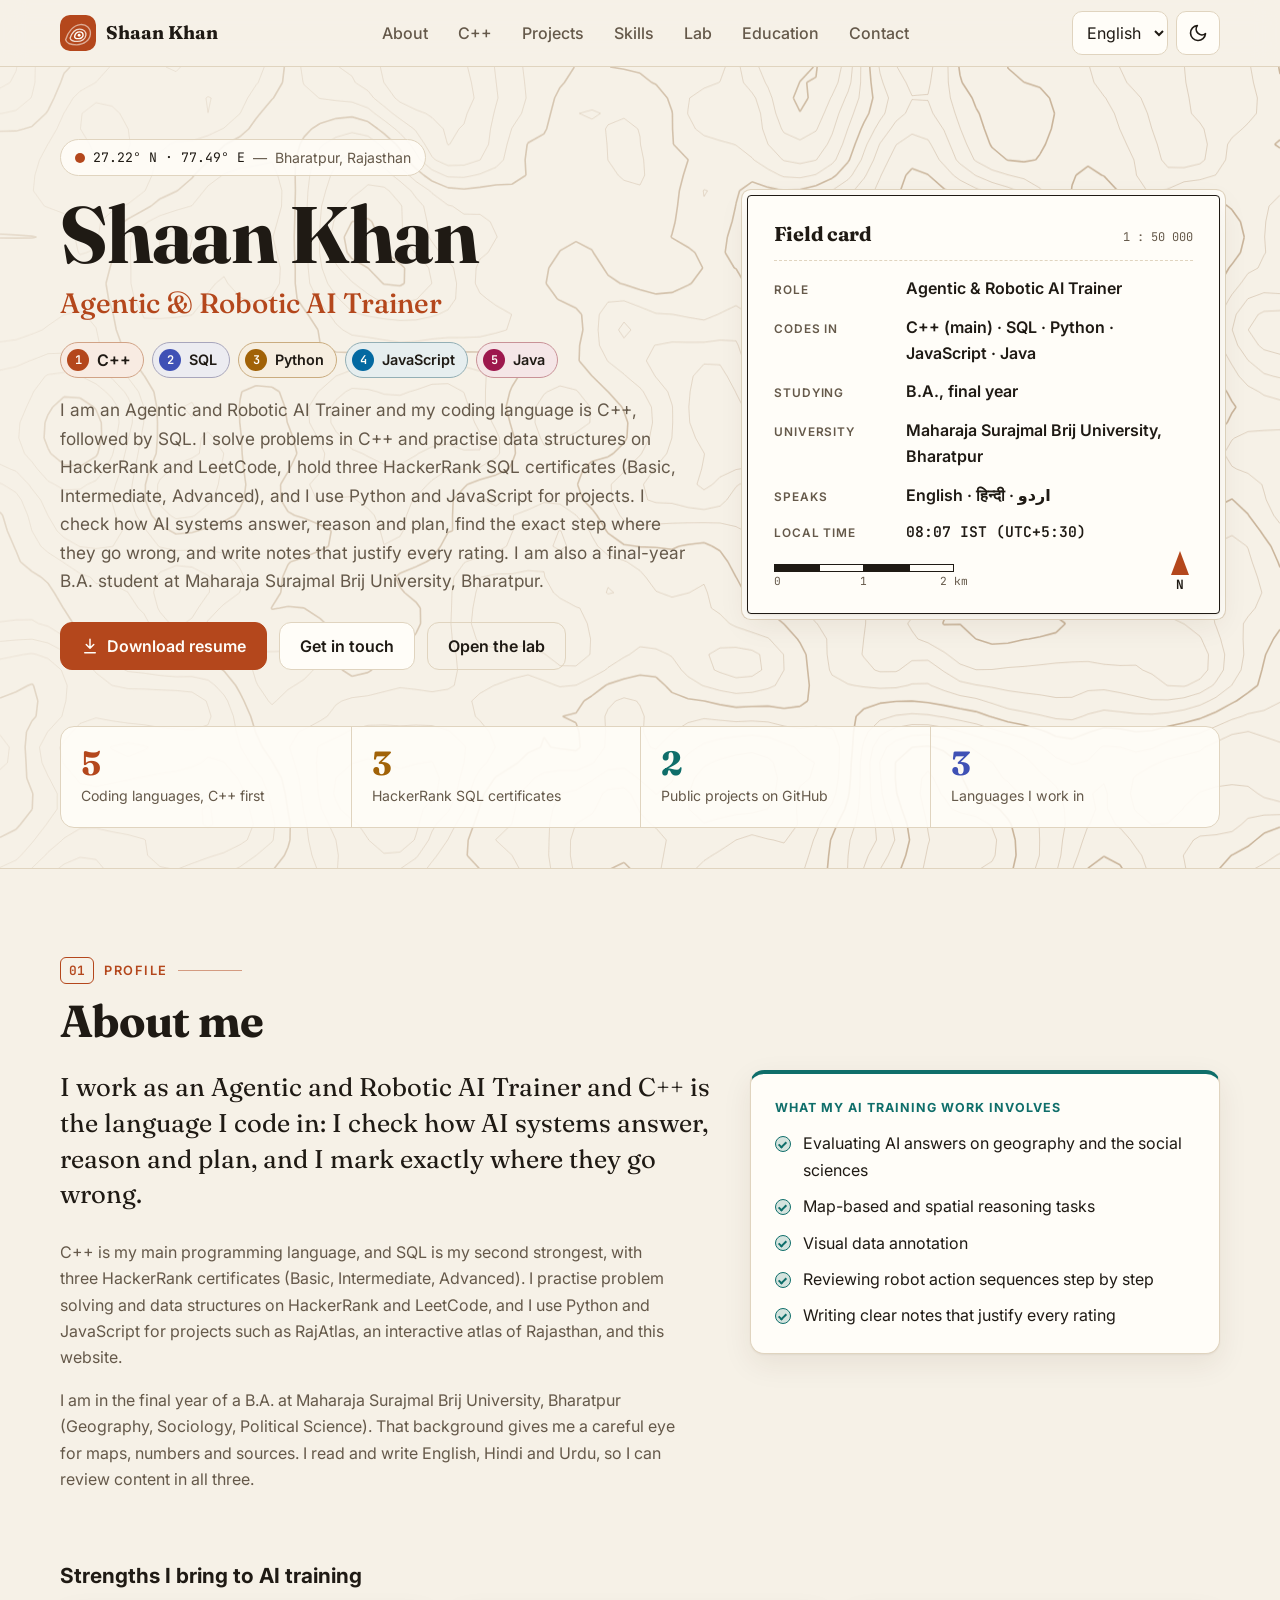
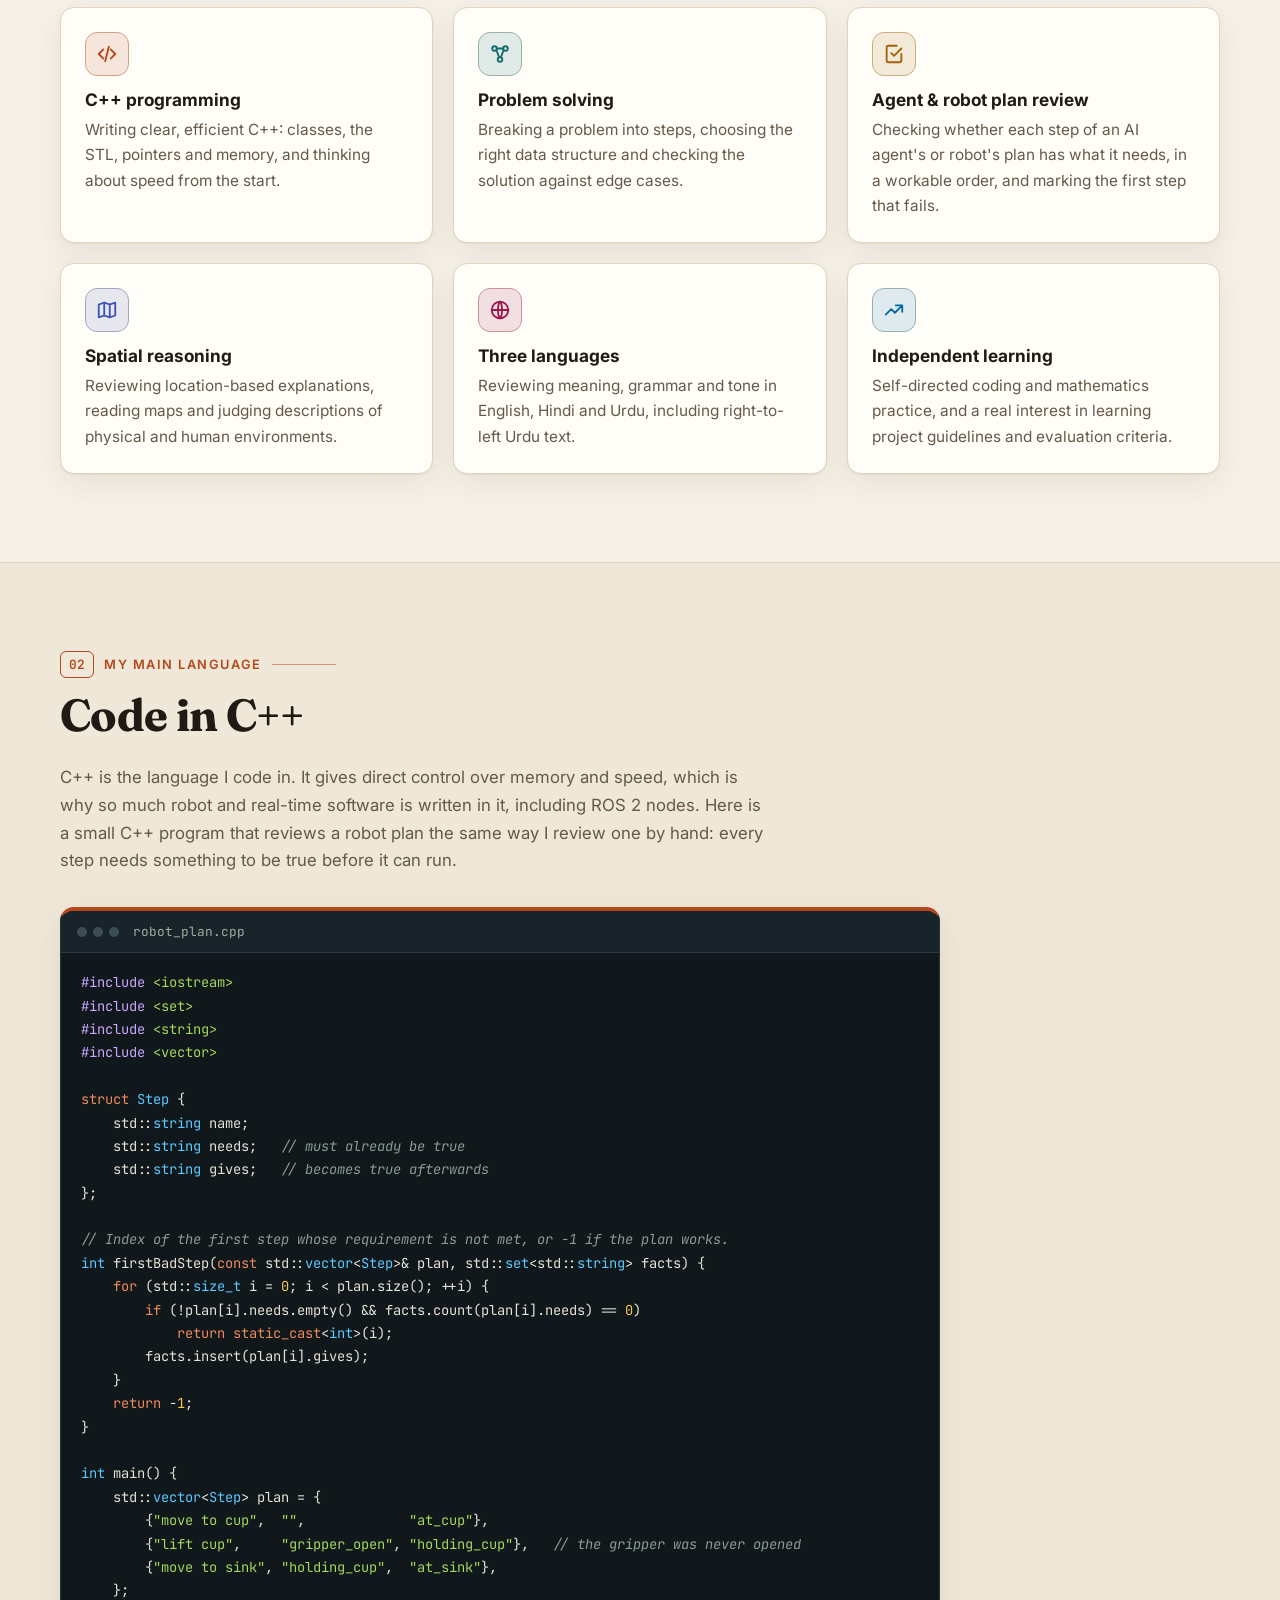
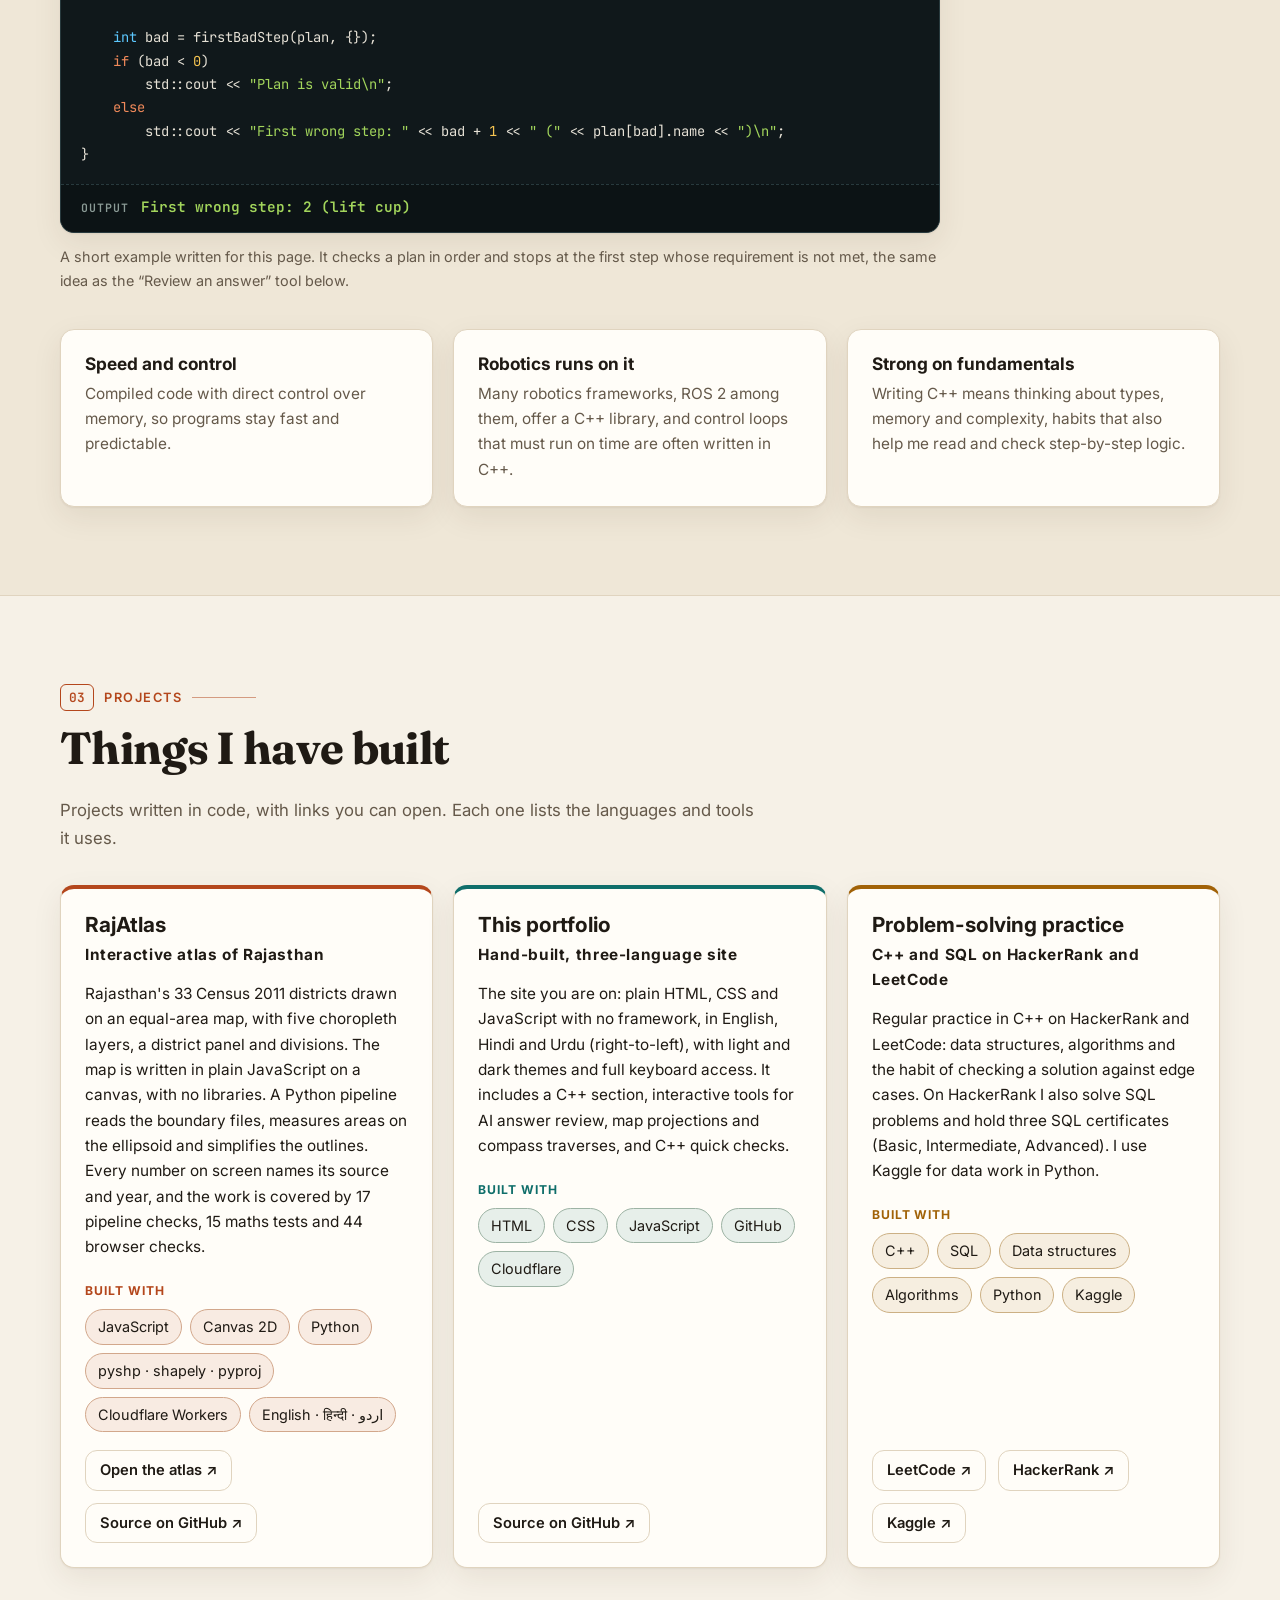
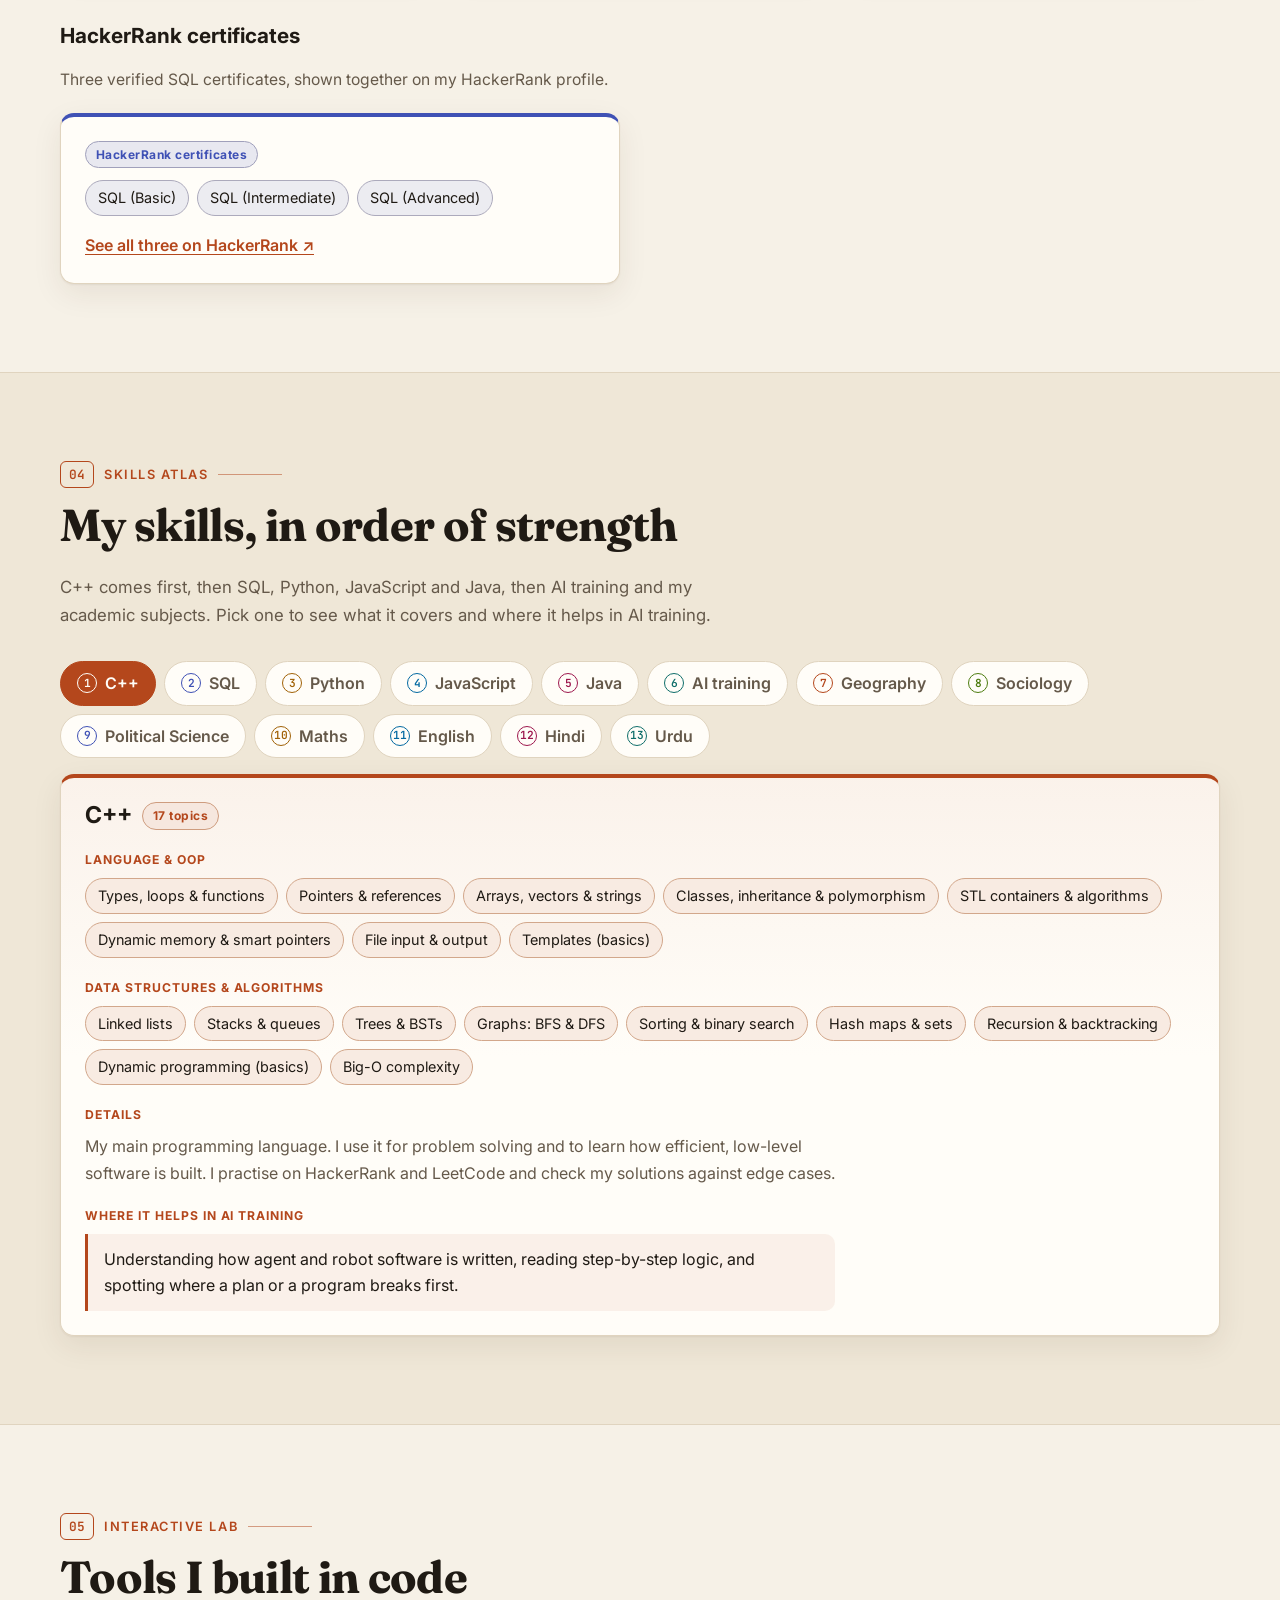
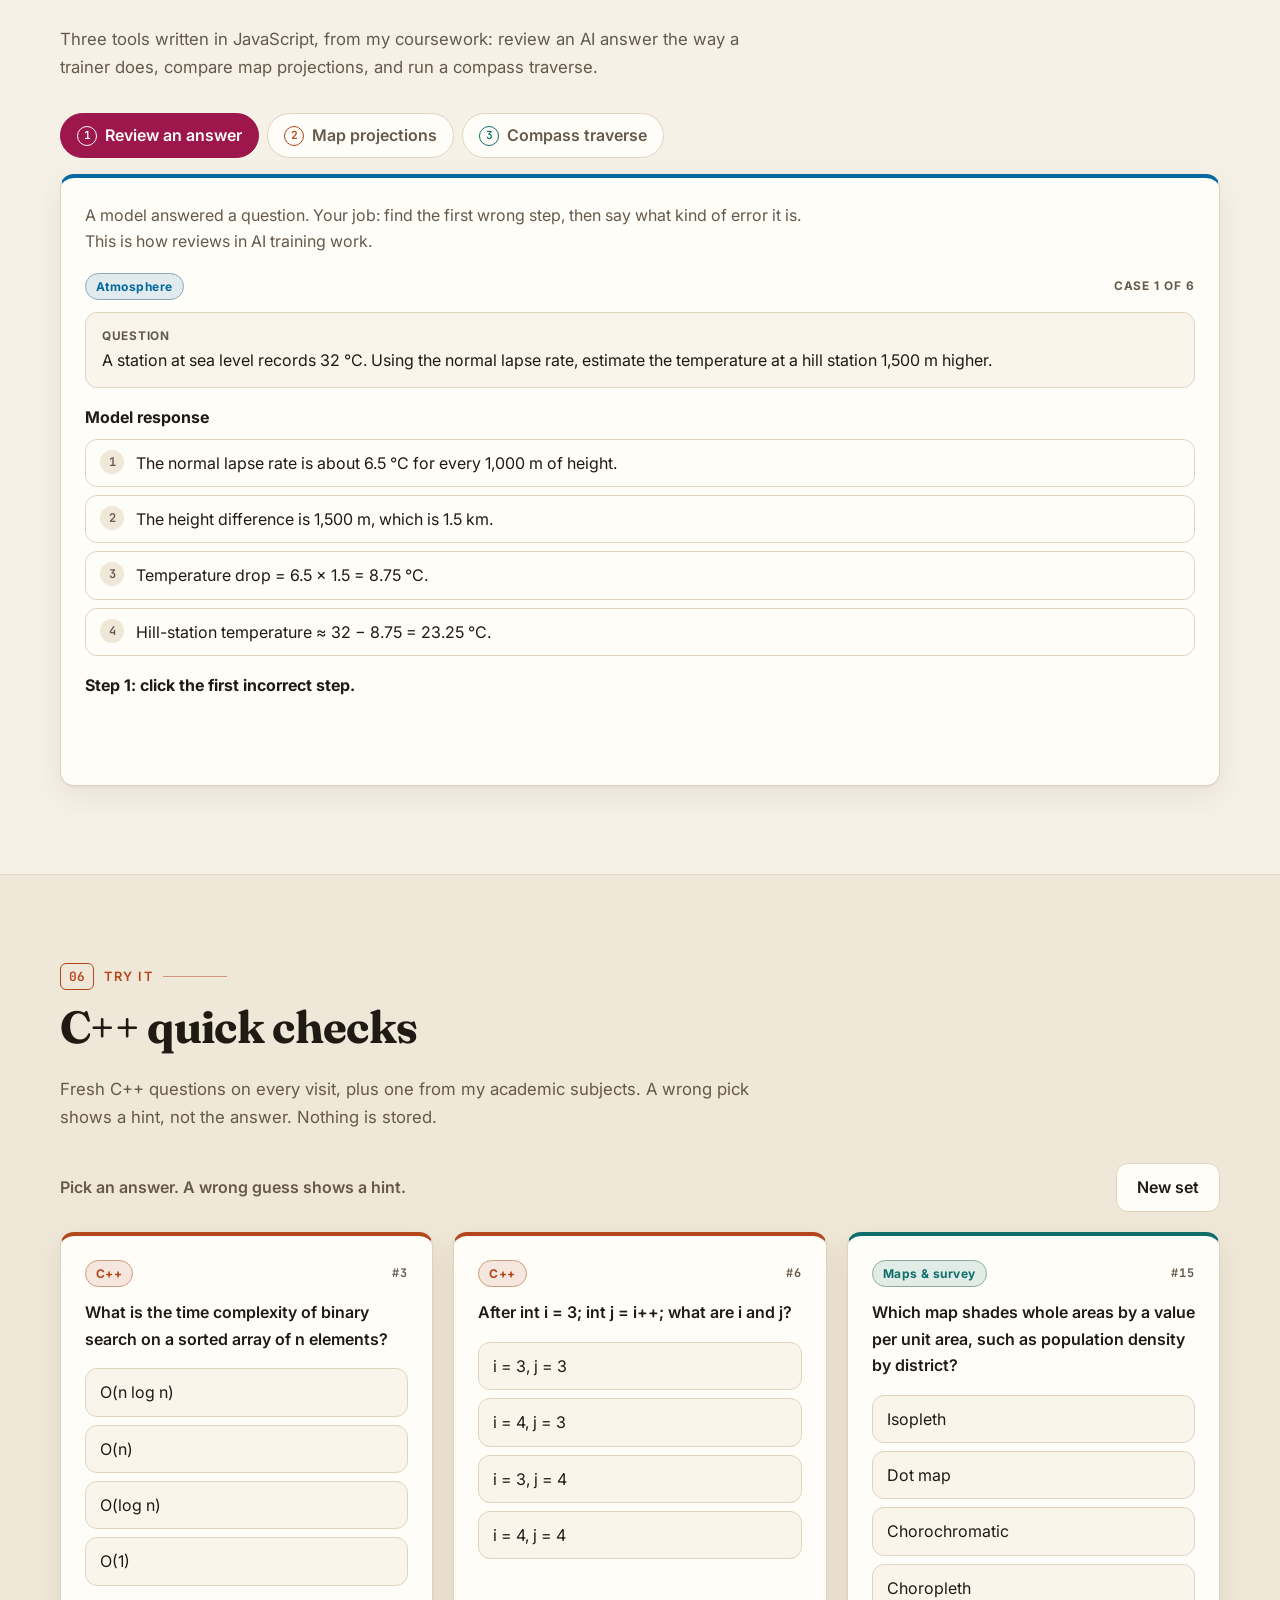
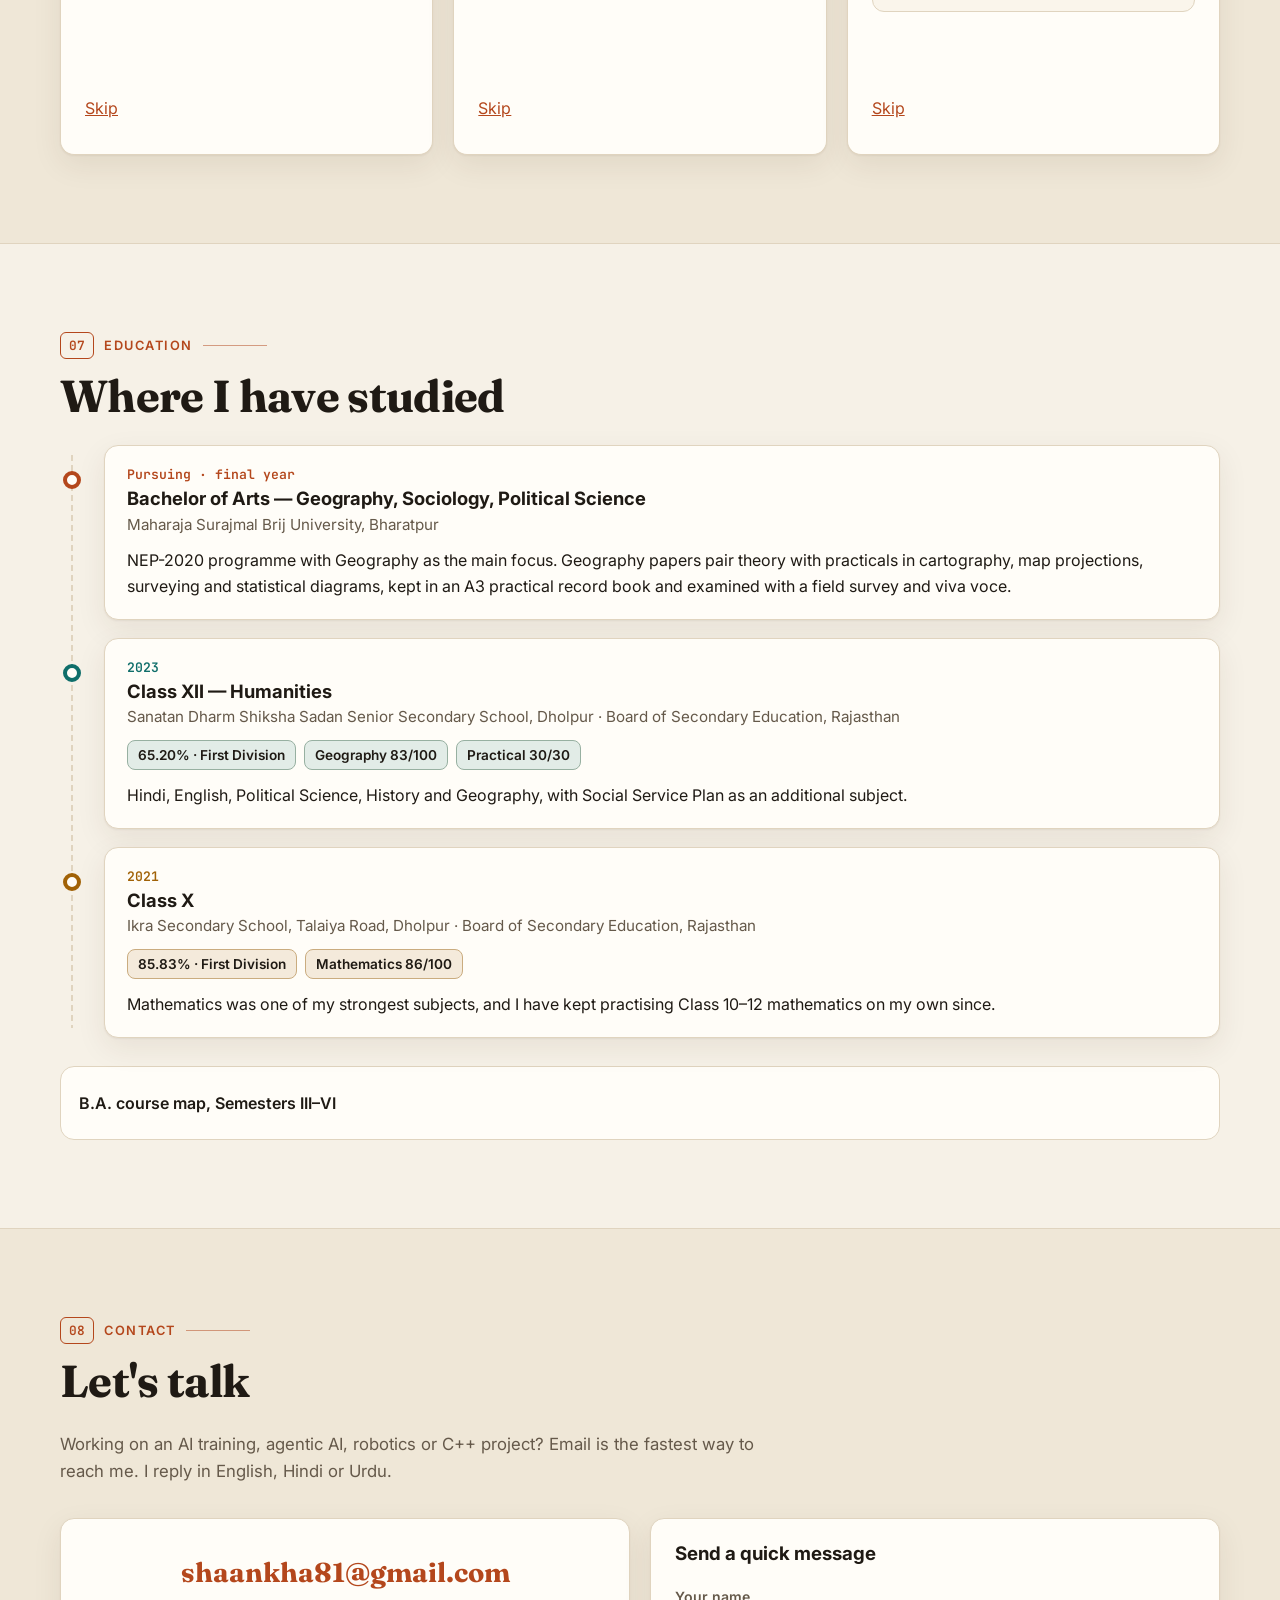
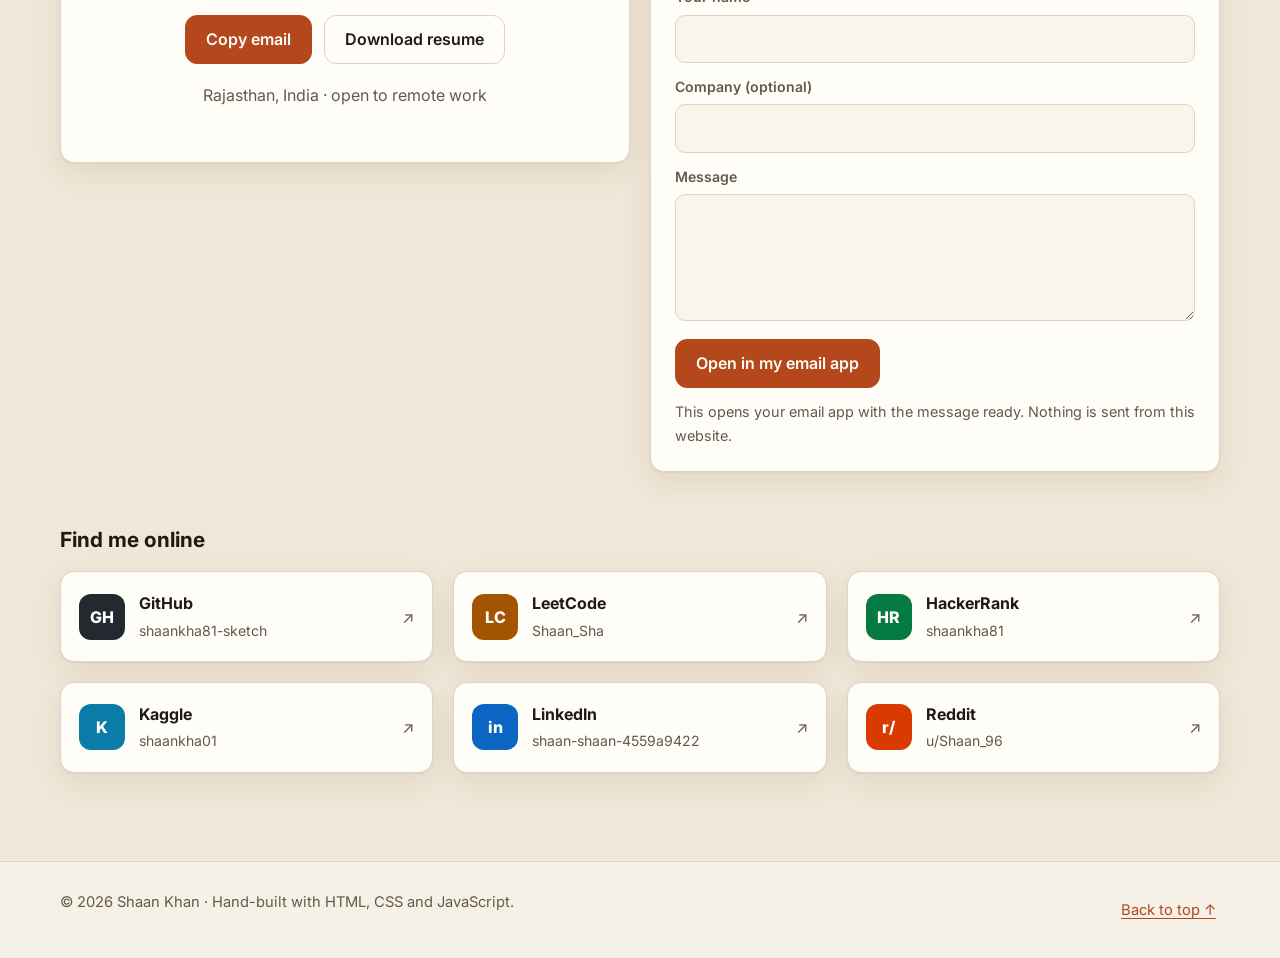
==== commit 0abf6c8d: "Resume: clickable icon links; certificates: one link to the HackerRank profile The resume now has ic" ====
--- a/index.html
+++ b/index.html
@@ -283,8 +283,8 @@
         <div class="grid three" id="project-grid"></div>
 
         <h3 class="sub" data-i18n="certs.title">HackerRank certificates</h3>
-        <p class="section-lead small" data-i18n="certs.lead">Three verified SQL certificates. Each card opens on HackerRank's own verification page.</p>
-        <div class="grid three" id="cert-grid"></div>
+        <p class="section-lead small" data-i18n="certs.lead">Three verified SQL certificates, shown together on my HackerRank profile.</p>
+        <div class="grid" id="cert-grid"></div>
       </div>
     </section>
 
--- a/assets/css/style.css
+++ b/assets/css/style.css
@@ -397,7 +397,8 @@
 :lang(ur) .proj-tag { letter-spacing: 0; }
 
 /* ---------- Certificates ---------- */
-.cert { display: flex; flex-direction: column; align-items: flex-start; gap: 6px; border-top: 4px solid var(--k); color: var(--text); text-decoration: none; transition: transform .15s, border-color .15s; }
+#cert-grid { grid-template-columns: minmax(0, 560px); }
+.cert { display: flex; flex-direction: column; align-items: flex-start; gap: 12px; border-top: 4px solid var(--k); color: var(--text); text-decoration: none; transition: transform .15s, border-color .15s; }
 .cert:hover { transform: translateY(-3px); border-color: var(--k); }
 .cert h4 { margin: 8px 0 0; font-size: 1.35rem; }
 .cert-go { margin-top: 4px; color: var(--accent); font-weight: 600; text-decoration: underline; text-underline-offset: 3px; }
